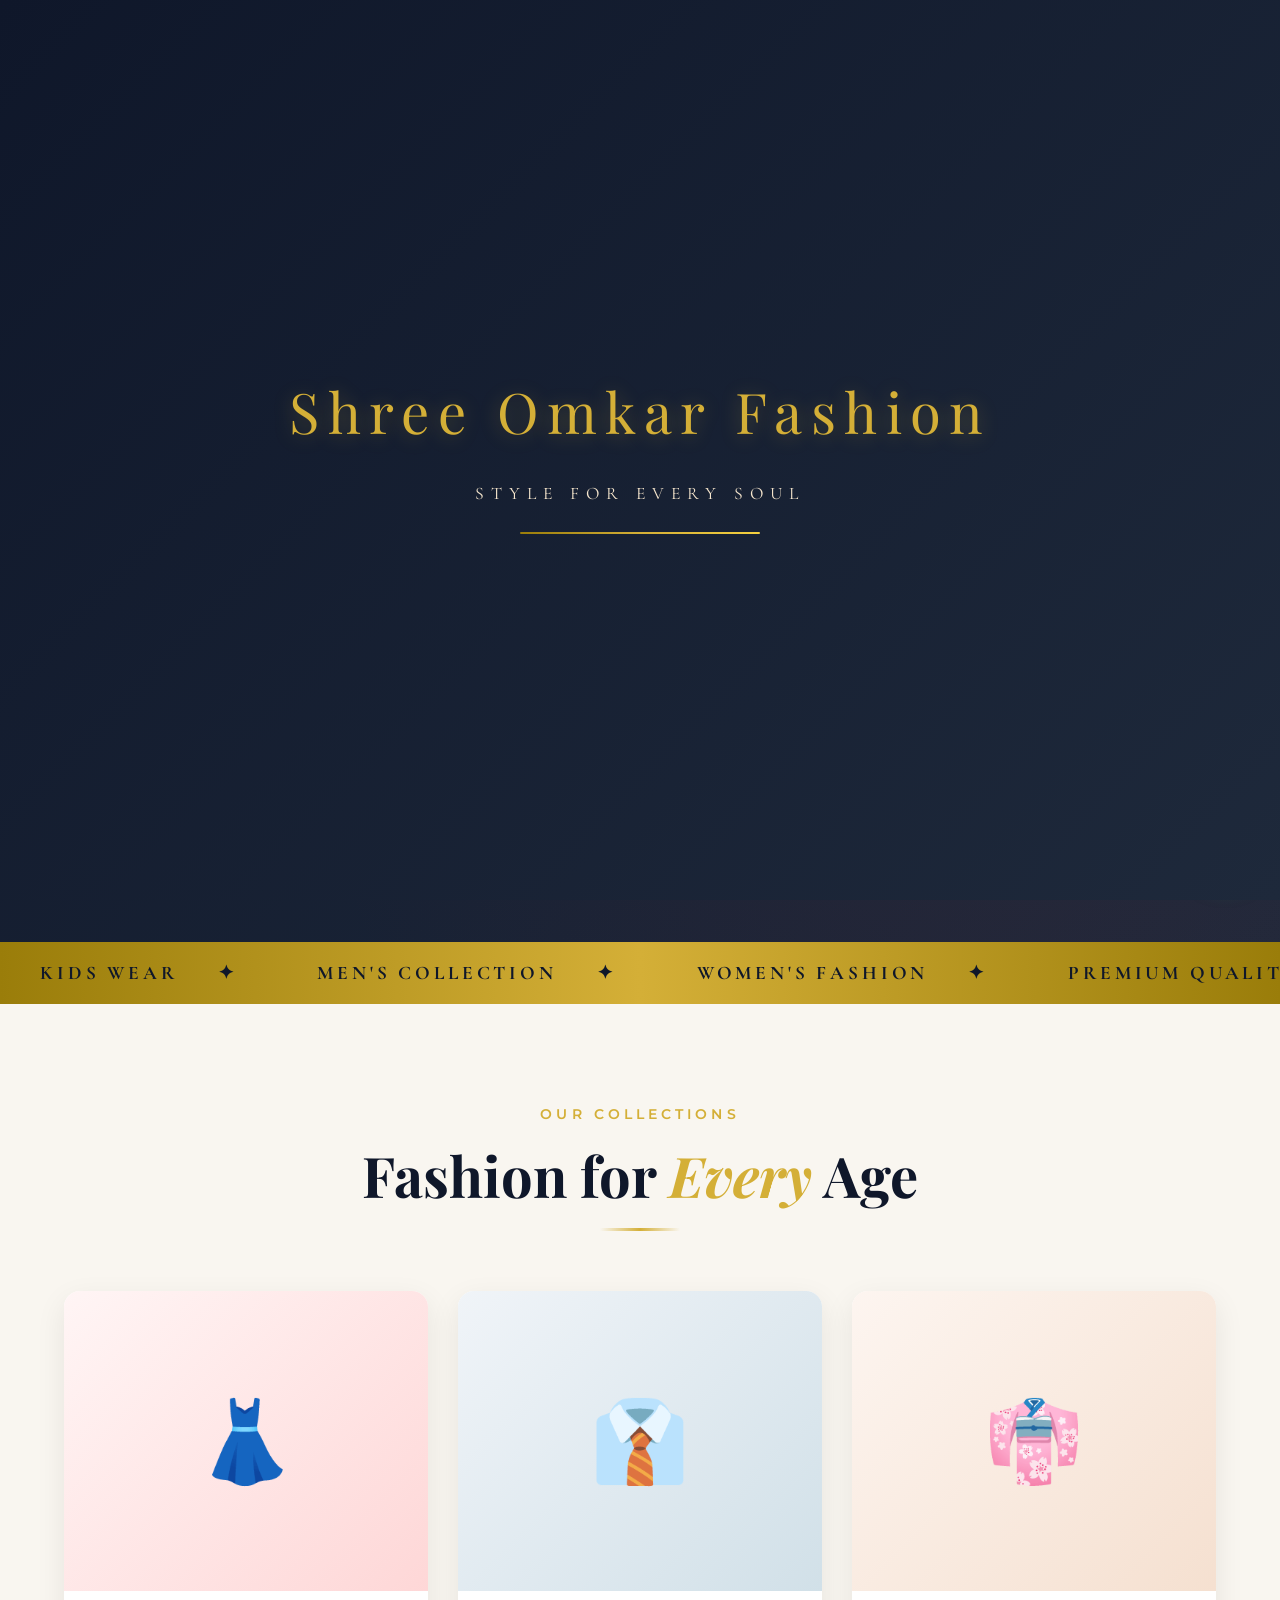
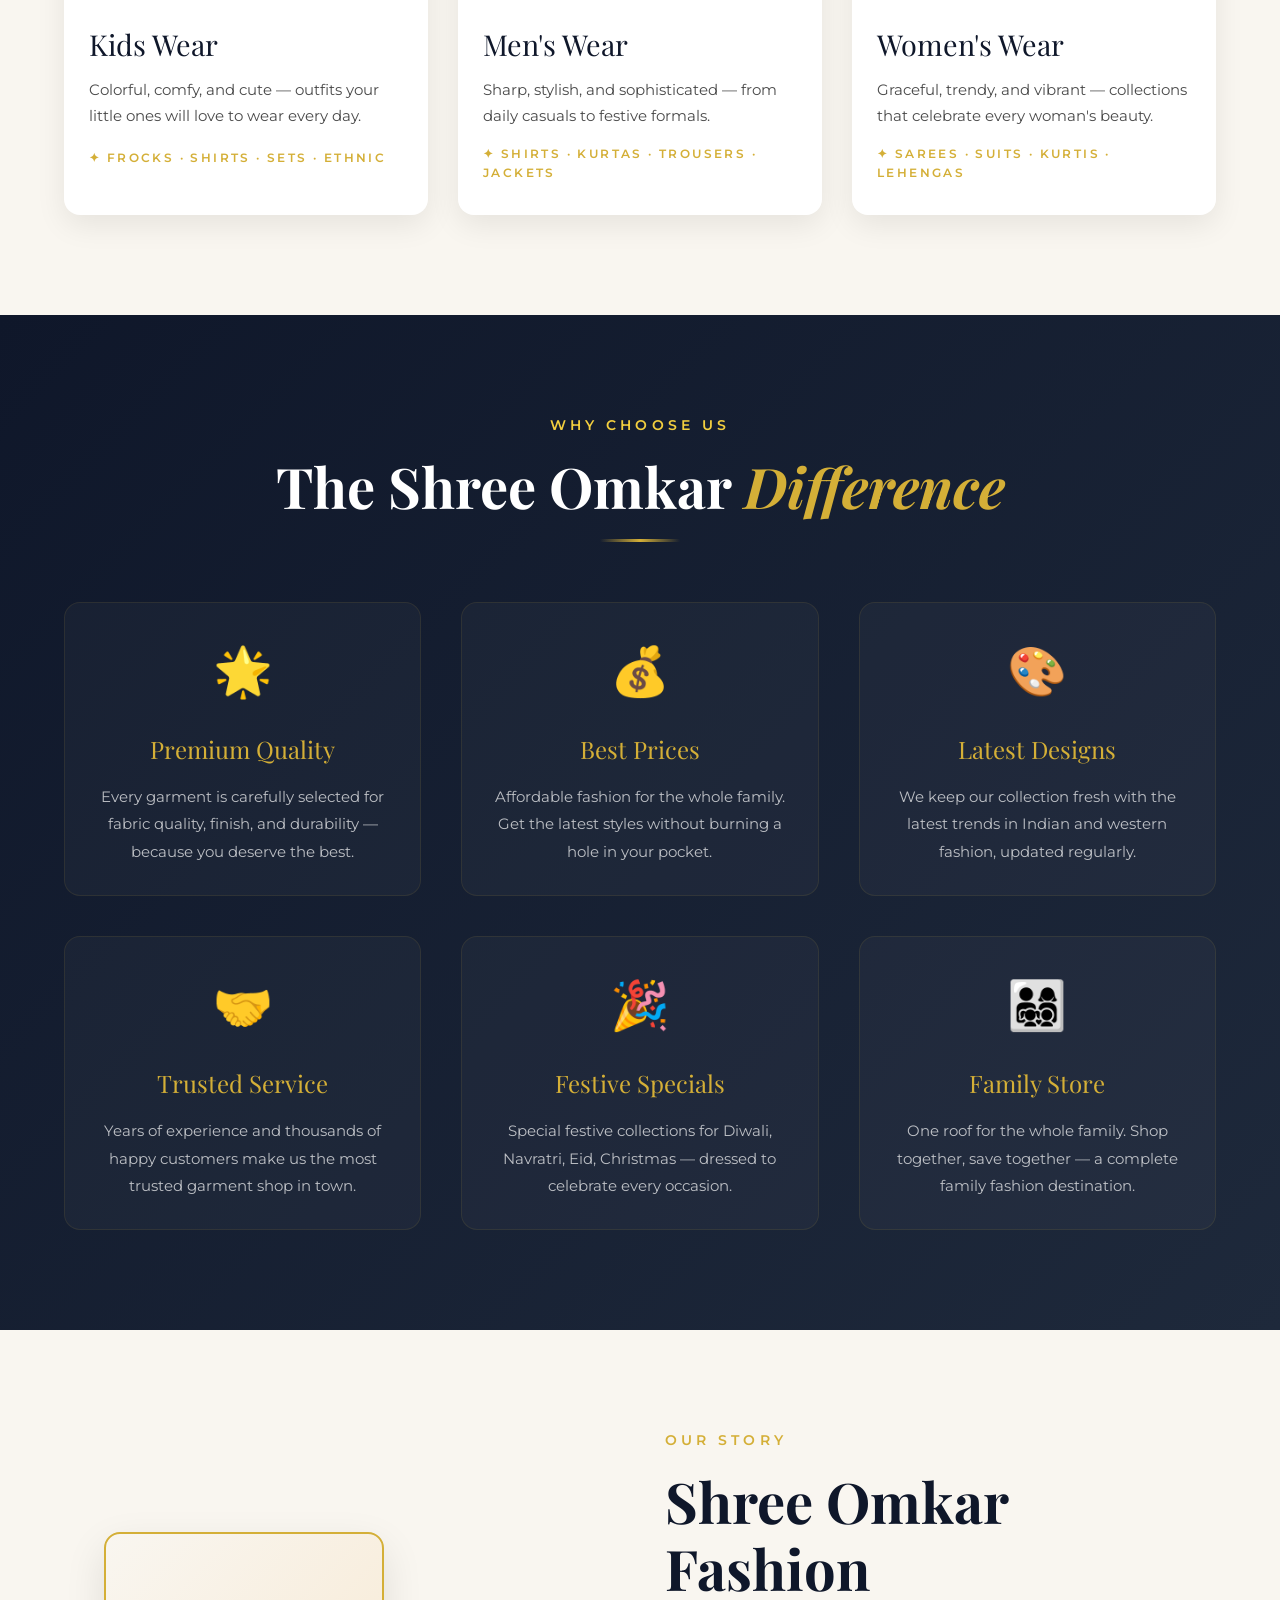
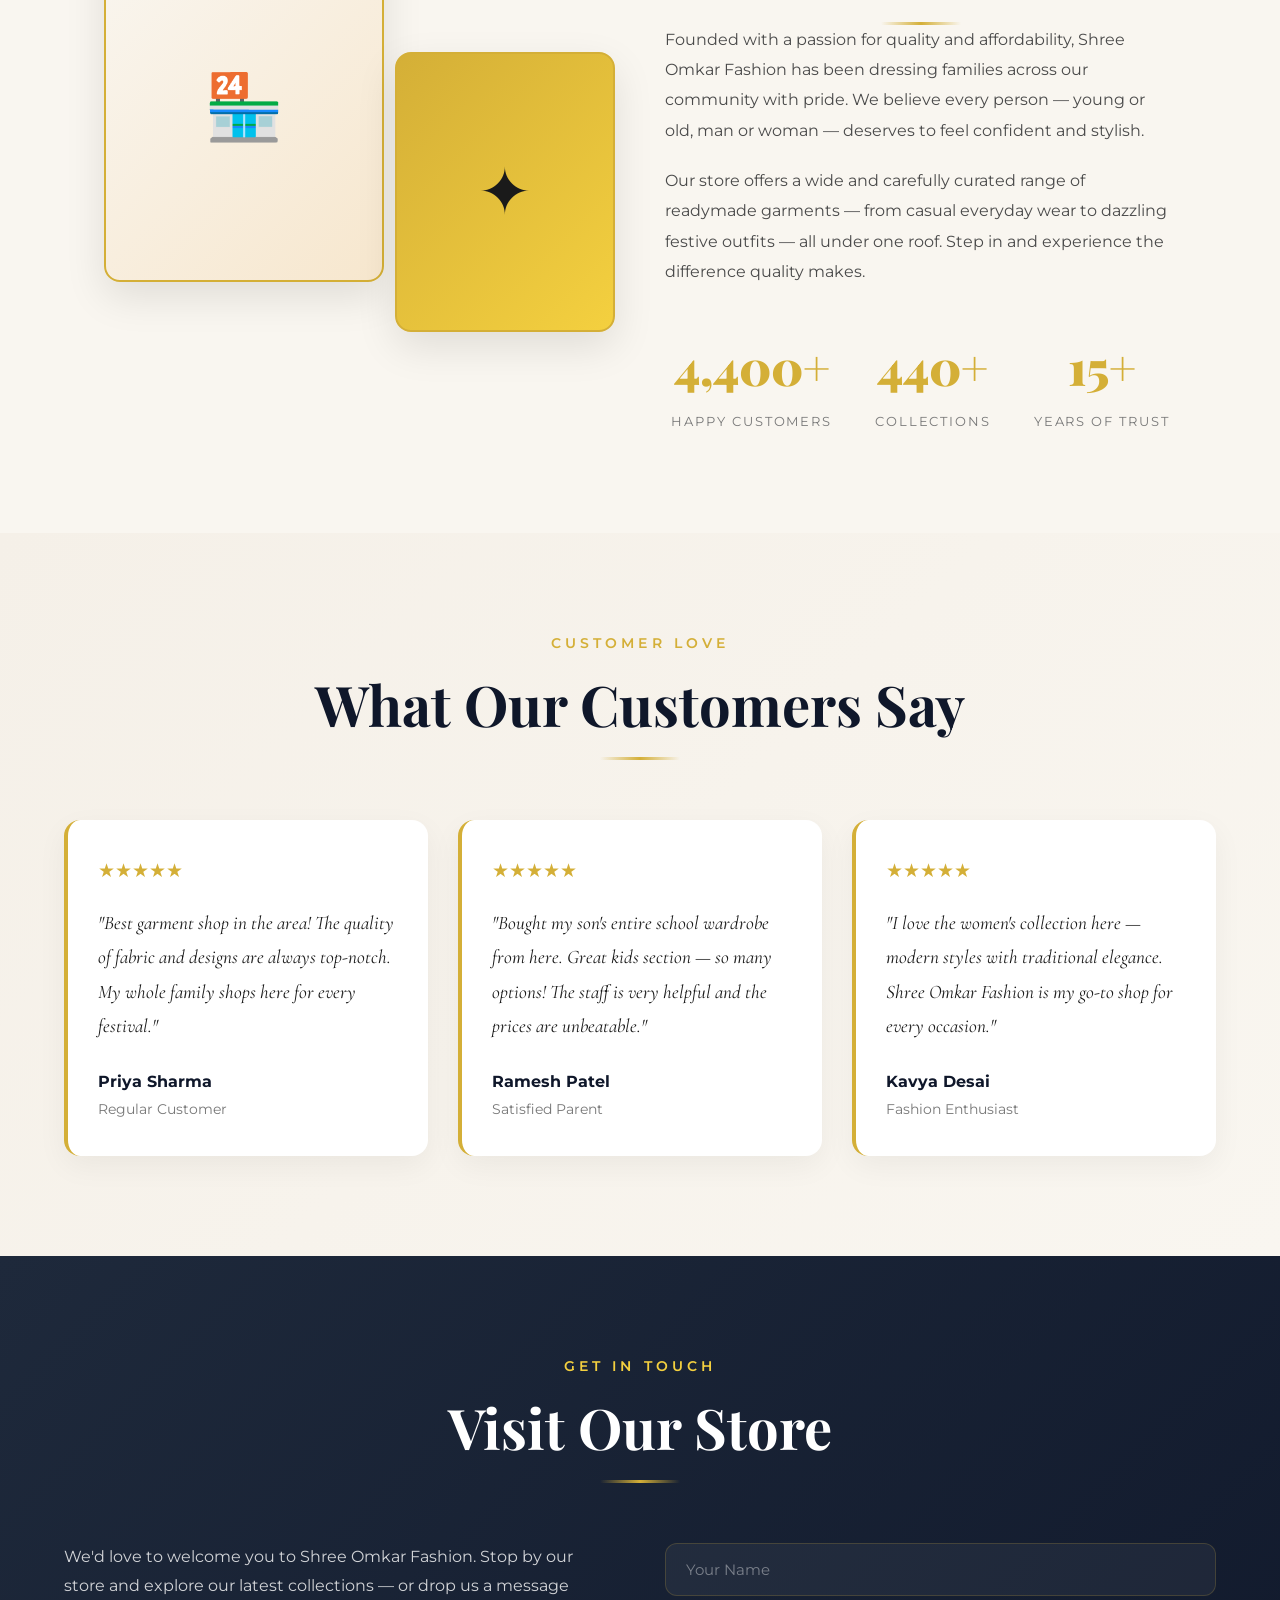
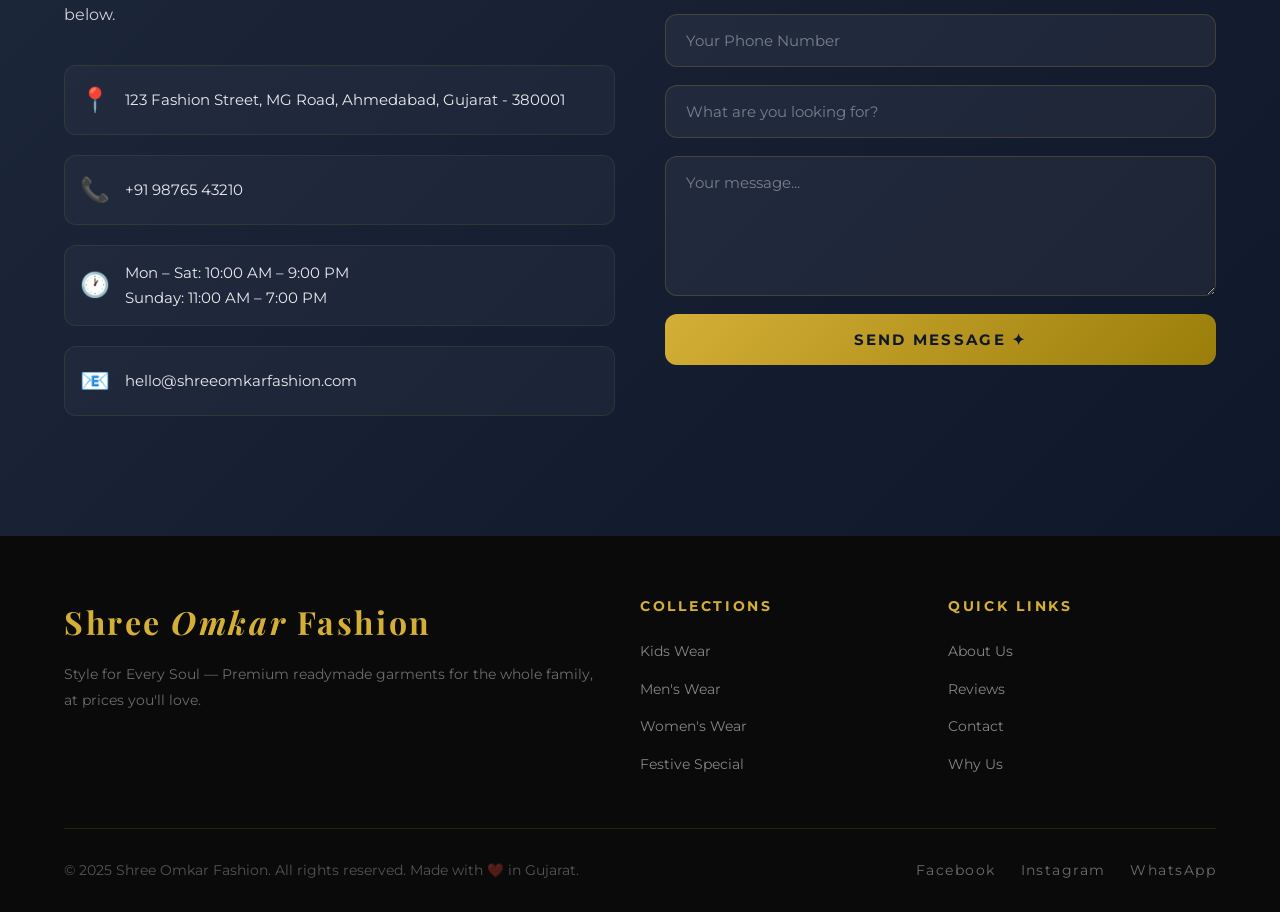
==== index.html @ 7f4b71c7 "update design and mobile friendly" ====
<!DOCTYPE html>
<html lang="en">

<head>
    <meta charset="UTF-8">
    <meta name="viewport" content="width=device-width, initial-scale=1.0, maximum-scale=1.0, user-scalable=yes">
    <title>Shree Omkar Fashion – Style for Every Soul</title>
    <link rel="preconnect" href="https://fonts.googleapis.com">
    <link rel="preconnect" href="https://fonts.gstatic.com" crossorigin>
    <link
        href="https://fonts.googleapis.com/css2?family=Cormorant+Garamond:wght@300;400;500;600;700&family=Montserrat:wght@300;400;500;600;700&family=Playfair+Display:ital,wght@0,400;0,700;0,900;1,400&display=swap"
        rel="stylesheet">
    <style>
        /* ── PREMIUM COLOR PALETTE ── */
        :root {
            /* Primary: Deep Indigo & Rich Gold */
            --primary-dark: #0F172A;
            /* Deep slate - sophisticated base */
            --primary-navy: #1E293B;
            /* Navy blue - secondary dark */
            --gold-primary: #D4AF37;
            /* Luxurious metallic gold */
            --gold-light: #F4D03F;
            /* Bright gold accent */
            --gold-dark: #9A7D0A;
            /* Aged gold */

            /* Neutrals */
            --cream-warm: #F9F6F0;
            /* Warm cream background */
            --cream-soft: #F5F0E8;
            /* Soft cream */
            --gray-elegant: #2C3E50;
            /* Elegant gray-blue */
            --white-pure: #FFFFFF;
            --black-rich: #0A0A0A;

            /* Accent Colors */
            --burgundy: #8B2635;
            /* Rich burgundy - sophistication */
            --champagne: #F7E7CE;
            /* Champagne accent */
            --emerald: #0F4C3A;
            /* Deep emerald for contrast */

            /* Text Colors */
            --text-dark: #1A1A1A;
            --text-gray: #4A4A4A;
            --text-light: #787878;

            /* Animation */
            --ease-premium: cubic-bezier(0.4, 0, 0.2, 1);
            --ease-bounce: cubic-bezier(0.34, 1.56, 0.64, 1);
        }

        *,
        *::before,
        *::after {
            margin: 0;
            padding: 0;
            box-sizing: border-box;
        }

        html {
            scroll-behavior: smooth;
            font-size: 16px;
        }

        @media (max-width: 768px) {
            html {
                font-size: 14px;
            }
        }

        body {
            background: var(--cream-warm);
            color: var(--text-dark);
            font-family: 'Montserrat', sans-serif;
            overflow-x: hidden;
            line-height: 1.6;
        }

        /* ── ACCESSIBILITY ── */
        @media (prefers-reduced-motion: reduce) {

            *,
            *::before,
            *::after {
                animation-duration: 0.01ms !important;
                animation-iteration-count: 1 !important;
                transition-duration: 0.01ms !important;
            }
        }

        :focus-visible {
            outline: 3px solid var(--gold-primary);
            outline-offset: 4px;
            border-radius: 8px;
        }

        /* ── MOBILE-FIRST CONTAINER ── */
        .container {
            width: 100%;
            max-width: 1440px;
            margin: 0 auto;
            padding: 0 clamp(1rem, 5vw, 4rem);
        }

        /* ── PREMIUM CURSOR (Desktop Only) ── */
        @media (min-width: 1024px) {
            .cursor {
                position: fixed;
                width: 8px;
                height: 8px;
                background: var(--gold-primary);
                border-radius: 50%;
                pointer-events: none;
                z-index: 9999;
                transform: translate(-50%, -50%);
                transition: width 0.2s, height 0.2s;
                mix-blend-mode: difference;
            }

            .cursor-ring {
                position: fixed;
                width: 40px;
                height: 40px;
                border: 1.5px solid var(--gold-primary);
                border-radius: 50%;
                pointer-events: none;
                z-index: 9998;
                transform: translate(-50%, -50%);
                transition: all 0.3s var(--ease-premium);
            }
        }

        /* ── LOADER ── */
        #loader {
            position: fixed;
            inset: 0;
            background: linear-gradient(135deg, var(--primary-dark) 0%, var(--primary-navy) 100%);
            z-index: 10000;
            display: flex;
            flex-direction: column;
            align-items: center;
            justify-content: center;
            gap: 24px;
        }

        .loader-logo {
            font-family: 'Playfair Display', serif;
            font-size: clamp(2rem, 8vw, 3.5rem);
            color: var(--gold-primary);
            letter-spacing: 0.15em;
            opacity: 0;
            animation: fadeUp 0.8s 0.3s forwards;
            text-shadow: 0 2px 20px rgba(212, 175, 55, 0.3);
        }

        .loader-sub {
            font-family: 'Cormorant Garamond', serif;
            color: var(--champagne);
            font-size: clamp(0.9rem, 3vw, 1.1rem);
            letter-spacing: 0.4em;
            text-transform: uppercase;
            opacity: 0;
            animation: fadeUp 0.8s 0.7s forwards;
        }

        .loader-bar {
            width: min(240px, 60vw);
            height: 2px;
            background: rgba(255, 255, 255, 0.1);
            border-radius: 2px;
            overflow: hidden;
            opacity: 0;
            animation: fadeUp 0.6s 1s forwards;
        }

        .loader-fill {
            height: 100%;
            background: linear-gradient(90deg, var(--gold-dark), var(--gold-primary), var(--gold-light));
            width: 0;
            animation: fill 2s 1.2s var(--ease-premium) forwards;
        }

        @keyframes fill {
            to {
                width: 100%;
            }
        }

        @keyframes fadeUp {
            from {
                opacity: 0;
                transform: translateY(30px);
            }

            to {
                opacity: 1;
                transform: translateY(0);
            }
        }

        /* ── TOP BANNER ── */
        .top-banner {
            background: linear-gradient(90deg, var(--burgundy) 0%, #A0522D 50%, var(--burgundy) 100%);
            color: var(--white-pure);
            text-align: center;
            padding: 10px;
            font-size: clamp(0.7rem, 3vw, 0.85rem);
            letter-spacing: 0.15em;
            text-transform: uppercase;
            font-weight: 500;
            position: relative;
            z-index: 100;
        }

        /* ── MOBILE-FIRST NAVIGATION ── */
        nav {
            position: fixed;
            top: 0;
            width: 100%;
            z-index: 1000;
            background: rgba(255, 255, 255, 0.95);
            backdrop-filter: blur(20px);
            border-bottom: 1px solid rgba(212, 175, 55, 0.15);
            transform: translateY(-100%);
            transition: transform 0.6s var(--ease-premium);
            padding: 12px 0;
        }

        nav.visible {
            transform: translateY(0);
        }

        .nav-container {
            display: flex;
            align-items: center;
            justify-content: space-between;
            padding: 0 5%;
        }

        .nav-logo {
            font-family: 'Playfair Display', serif;
            font-size: clamp(1.2rem, 4vw, 1.8rem);
            color: var(--primary-dark);
            letter-spacing: 0.08em;
            font-weight: 700;
        }

        .nav-logo span {
            color: var(--gold-primary);
            font-style: italic;
        }

        /* Mobile Menu Button */
        .mobile-menu-btn {
            display: block;
            width: 30px;
            height: 24px;
            position: relative;
            cursor: pointer;
            z-index: 1001;
        }

        .mobile-menu-btn span {
            display: block;
            width: 100%;
            height: 2px;
            background: var(--primary-dark);
            position: absolute;
            transition: all 0.3s var(--ease-premium);
        }

        .mobile-menu-btn span:nth-child(1) {
            top: 0;
        }

        .mobile-menu-btn span:nth-child(2) {
            top: 50%;
            transform: translateY(-50%);
        }

        .mobile-menu-btn span:nth-child(3) {
            bottom: 0;
        }

        .mobile-menu-btn.active span:nth-child(1) {
            transform: rotate(45deg) translate(6px, 6px);
        }

        .mobile-menu-btn.active span:nth-child(2) {
            opacity: 0;
        }

        .mobile-menu-btn.active span:nth-child(3) {
            transform: rotate(-45deg) translate(6px, -6px);
        }

        .nav-links {
            position: fixed;
            top: 0;
            right: -100%;
            width: min(300px, 80%);
            height: 100vh;
            background: var(--white-pure);
            padding: 80px 30px 30px;
            list-style: none;
            transition: right 0.4s var(--ease-premium);
            box-shadow: -5px 0 30px rgba(0, 0, 0, 0.1);
            z-index: 999;
        }

        .nav-links.active {
            right: 0;
        }

        .nav-links li {
            margin-bottom: 30px;
        }

        .nav-links a {
            font-size: 1rem;
            letter-spacing: 0.1em;
            text-transform: uppercase;
            color: var(--text-dark);
            text-decoration: none;
            font-weight: 500;
            transition: color 0.3s;
            display: block;
            padding: 8px 0;
        }

        .nav-links a:hover {
            color: var(--gold-primary);
        }

        .nav-overlay {
            position: fixed;
            inset: 0;
            background: rgba(0, 0, 0, 0.5);
            z-index: 998;
            opacity: 0;
            visibility: hidden;
            transition: all 0.3s;
        }

        .nav-overlay.active {
            opacity: 1;
            visibility: visible;
        }

        .nav-cta {
            display: none;
        }

        @media (min-width: 1024px) {
            .mobile-menu-btn {
                display: none;
            }

            .nav-overlay {
                display: none;
            }

            .nav-links {
                position: static;
                width: auto;
                height: auto;
                background: transparent;
                padding: 0;
                display: flex;
                gap: 40px;
                box-shadow: none;
                transition: none;
            }

            .nav-links li {
                margin-bottom: 0;
            }

            .nav-cta {
                display: block;
                background: var(--gold-primary);
                color: var(--primary-dark);
                padding: 12px 28px;
                border: none;
                font-family: 'Montserrat', sans-serif;
                font-size: 0.85rem;
                letter-spacing: 0.12em;
                text-transform: uppercase;
                font-weight: 600;
                cursor: pointer;
                transition: all 0.3s var(--ease-premium);
                border-radius: 4px;
            }

            .nav-cta:hover {
                background: var(--primary-dark);
                color: var(--gold-primary);
                transform: translateY(-2px);
                box-shadow: 0 10px 30px rgba(212, 175, 55, 0.2);
            }
        }

        /* ── HERO SECTION ── */
        #hero {
            min-height: 100vh;
            display: flex;
            align-items: center;
            background: linear-gradient(135deg, var(--primary-dark) 0%, var(--primary-navy) 100%);
            position: relative;
            overflow: hidden;
            padding: 80px 0;
        }

        .hero-bg {
            position: absolute;
            inset: 0;
            background:
                radial-gradient(circle at 20% 30%, rgba(212, 175, 55, 0.08) 0%, transparent 50%),
                radial-gradient(circle at 80% 70%, rgba(139, 38, 53, 0.1) 0%, transparent 60%);
        }

        .hero-content {
            position: relative;
            z-index: 2;
            text-align: center;
            max-width: 900px;
            margin: 0 auto;
            padding: 0 20px;
        }

        .hero-badge {
            display: inline-block;
            border: 1.5px solid var(--gold-primary);
            color: var(--gold-primary);
            font-size: clamp(0.7rem, 3vw, 0.85rem);
            letter-spacing: 0.3em;
            text-transform: uppercase;
            padding: 10px 25px;
            margin-bottom: 30px;
            backdrop-filter: blur(10px);
            background: rgba(15, 23, 42, 0.3);
            border-radius: 50px;
        }

        .hero-title {
            font-family: 'Playfair Display', serif;
            font-size: clamp(2.5rem, 10vw, 6rem);
            line-height: 1.1;
            color: var(--white-pure);
            font-weight: 900;
            margin-bottom: 20px;
        }

        .hero-title .gold {
            color: var(--gold-primary);
            font-style: italic;
        }

        .hero-title .outline {
            -webkit-text-stroke: 1.5px var(--gold-light);
            color: transparent;
        }

        @media (max-width: 768px) {
            .hero-title .outline {
                -webkit-text-stroke: 1px var(--gold-light);
            }
        }

        .hero-tagline {
            font-family: 'Cormorant Garamond', serif;
            font-size: clamp(1.1rem, 4vw, 1.8rem);
            color: var(--champagne);
            margin-bottom: 20px;
            letter-spacing: 0.05em;
            font-weight: 400;
        }

        .hero-desc {
            color: rgba(255, 255, 255, 0.7);
            font-size: clamp(0.9rem, 3.5vw, 1.1rem);
            max-width: 600px;
            margin: 0 auto 40px;
            line-height: 1.8;
        }

        .hero-btns {
            display: flex;
            gap: 16px;
            justify-content: center;
            flex-wrap: wrap;
        }

        .btn-primary {
            background: linear-gradient(135deg, var(--gold-primary), var(--gold-dark));
            color: var(--primary-dark);
            padding: clamp(12px, 3vw, 16px) clamp(24px, 5vw, 40px);
            font-size: clamp(0.8rem, 3vw, 0.95rem);
            letter-spacing: 0.15em;
            text-transform: uppercase;
            border: none;
            cursor: pointer;
            font-weight: 600;
            transition: all 0.3s var(--ease-premium);
            text-decoration: none;
            display: inline-block;
            border-radius: 6px;
        }

        .btn-primary:hover {
            transform: translateY(-3px);
            box-shadow: 0 15px 40px rgba(212, 175, 55, 0.3);
        }

        .btn-outline {
            background: transparent;
            border: 1.5px solid var(--gold-primary);
            color: var(--gold-primary);
            padding: clamp(12px, 3vw, 16px) clamp(24px, 5vw, 40px);
            font-size: clamp(0.8rem, 3vw, 0.95rem);
            letter-spacing: 0.15em;
            text-transform: uppercase;
            cursor: pointer;
            font-weight: 500;
            transition: all 0.3s var(--ease-premium);
            text-decoration: none;
            display: inline-block;
            border-radius: 6px;
        }

        .btn-outline:hover {
            background: var(--gold-primary);
            color: var(--primary-dark);
        }

        /* ── FLOATING ELEMENTS ── */
        .floating-shape {
            position: absolute;
            border-radius: 50%;
            background: rgba(212, 175, 55, 0.03);
            border: 1px solid rgba(212, 175, 55, 0.1);
            animation: float 12s ease-in-out infinite;
            pointer-events: none;
        }

        .floating-shape:nth-child(1) {
            width: 400px;
            height: 400px;
            top: -100px;
            right: -100px;
        }

        .floating-shape:nth-child(2) {
            width: 250px;
            height: 250px;
            bottom: 10%;
            left: -50px;
            animation-delay: 3s;
        }

        .floating-shape:nth-child(3) {
            width: 150px;
            height: 150px;
            top: 30%;
            left: 15%;
            animation-delay: 6s;
        }

        @keyframes float {

            0%,
            100% {
                transform: translate(0, 0) rotate(0deg);
            }

            33% {
                transform: translate(30px, -30px) rotate(120deg);
            }

            66% {
                transform: translate(-20px, 20px) rotate(240deg);
            }
        }

        /* ── MARQUEE ── */
        .marquee-wrap {
            background: linear-gradient(90deg, var(--gold-dark), var(--gold-primary), var(--gold-dark));
            overflow: hidden;
            padding: 16px 0;
        }

        .marquee-track {
            display: flex;
            gap: 0;
            white-space: nowrap;
            animation: marquee 20s linear infinite;
        }

        .marquee-track:hover {
            animation-play-state: paused;
        }

        .marquee-track span {
            font-family: 'Cormorant Garamond', serif;
            font-size: clamp(1rem, 3vw, 1.2rem);
            letter-spacing: 0.2em;
            color: var(--primary-dark);
            padding: 0 40px;
            font-weight: 700;
            text-transform: uppercase;
        }

        .marquee-track span::after {
            content: '✦';
            margin-left: 40px;
            color: var(--primary-dark);
        }

        @keyframes marquee {
            from {
                transform: translateX(0);
            }

            to {
                transform: translateX(-50%);
            }
        }

        /* ── SECTION STYLES ── */
        section {
            padding: clamp(60px, 10vw, 100px) 5%;
        }

        .section-header {
            text-align: center;
            margin-bottom: 60px;
        }

        .section-tag {
            font-size: clamp(0.7rem, 2.5vw, 0.85rem);
            letter-spacing: 0.3em;
            text-transform: uppercase;
            color: var(--gold-primary);
            margin-bottom: 15px;
            font-weight: 600;
        }

        .section-title {
            font-family: 'Playfair Display', serif;
            font-size: clamp(2rem, 6vw, 3.5rem);
            color: var(--primary-dark);
            line-height: 1.2;
            margin-bottom: 20px;
        }

        .divider {
            width: 80px;
            height: 3px;
            background: linear-gradient(90deg, transparent, var(--gold-primary), transparent);
            margin: 0 auto;
        }

        /* ── CATEGORIES GRID ── */
        .cat-grid {
            display: grid;
            grid-template-columns: 1fr;
            gap: 30px;
            max-width: 1200px;
            margin: 0 auto;
        }

        @media (min-width: 768px) {
            .cat-grid {
                grid-template-columns: repeat(2, 1fr);
            }
        }

        @media (min-width: 1024px) {
            .cat-grid {
                grid-template-columns: repeat(3, 1fr);
            }
        }

        .cat-card {
            position: relative;
            overflow: hidden;
            cursor: pointer;
            background: var(--white-pure);
            border-radius: 16px;
            box-shadow: 0 10px 30px rgba(0, 0, 0, 0.08);
            transition: all 0.4s var(--ease-premium);
        }

        .cat-card:hover {
            transform: translateY(-10px);
            box-shadow: 0 20px 50px rgba(212, 175, 55, 0.15);
        }

        .cat-img-wrap {
            height: 300px;
            overflow: hidden;
            position: relative;
        }

        .cat-emoji {
            width: 100%;
            height: 100%;
            display: flex;
            align-items: center;
            justify-content: center;
            font-size: 5rem;
            transition: transform 0.6s var(--ease-premium);
        }

        .cat-card:hover .cat-emoji {
            transform: scale(1.1);
        }

        .cat-bg-kids {
            background: linear-gradient(135deg, #FFF5F5 0%, #FED7D7 100%);
        }

        .cat-bg-men {
            background: linear-gradient(135deg, #F0F4F8 0%, #D1E0E8 100%);
        }

        .cat-bg-women {
            background: linear-gradient(135deg, #FDF5F0 0%, #F5E0D0 100%);
        }

        .cat-overlay {
            position: absolute;
            inset: 0;
            background: rgba(15, 23, 42, 0.85);
            display: flex;
            align-items: center;
            justify-content: center;
            opacity: 0;
            transition: opacity 0.4s;
            backdrop-filter: blur(4px);
        }

        .cat-card:hover .cat-overlay {
            opacity: 1;
        }

        .cat-btn {
            border: 1.5px solid var(--gold-primary);
            color: var(--gold-primary);
            padding: 12px 30px;
            font-size: 0.85rem;
            letter-spacing: 0.2em;
            text-transform: uppercase;
            background: transparent;
            cursor: pointer;
            transition: all 0.3s;
            border-radius: 50px;
        }

        .cat-btn:hover {
            background: var(--gold-primary);
            color: var(--primary-dark);
        }

        .cat-info {
            padding: 30px 25px;
        }

        .cat-name {
            font-family: 'Playfair Display', serif;
            font-size: 1.8rem;
            color: var(--primary-dark);
            margin-bottom: 10px;
        }

        .cat-desc {
            font-size: 0.95rem;
            color: var(--text-gray);
            margin-bottom: 15px;
            line-height: 1.7;
        }

        .cat-count {
            display: inline-block;
            font-size: 0.75rem;
            letter-spacing: 0.2em;
            color: var(--gold-primary);
            text-transform: uppercase;
            font-weight: 600;
        }

        /* ── FEATURES GRID ── */
        #features {
            background: linear-gradient(135deg, var(--primary-dark) 0%, var(--primary-navy) 100%);
        }

        #features .section-title {
            color: var(--white-pure);
        }

        #features .section-tag {
            color: var(--gold-light);
        }

        .features-grid {
            display: grid;
            grid-template-columns: 1fr;
            gap: 40px;
            max-width: 1200px;
            margin: 0 auto;
        }

        @media (min-width: 768px) {
            .features-grid {
                grid-template-columns: repeat(2, 1fr);
            }
        }

        @media (min-width: 1024px) {
            .features-grid {
                grid-template-columns: repeat(3, 1fr);
            }
        }

        .feature-item {
            text-align: center;
            padding: 30px 20px;
            background: rgba(255, 255, 255, 0.03);
            border-radius: 16px;
            border: 1px solid rgba(212, 175, 55, 0.1);
            transition: all 0.3s;
        }

        .feature-item:hover {
            transform: translateY(-5px);
            border-color: var(--gold-primary);
            background: rgba(255, 255, 255, 0.05);
        }

        .feature-icon {
            font-size: 3rem;
            margin-bottom: 20px;
            display: block;
        }

        .feature-title {
            font-family: 'Playfair Display', serif;
            font-size: 1.5rem;
            color: var(--gold-primary);
            margin-bottom: 15px;
        }

        .feature-text {
            font-size: 0.95rem;
            color: rgba(255, 255, 255, 0.7);
            line-height: 1.8;
        }

        /* ── ABOUT SECTION ── */
        #about {
            display: flex;
            flex-direction: column;
            gap: 50px;
            max-width: 1200px;
            margin: 0 auto;
        }

        @media (min-width: 1024px) {
            #about {
                flex-direction: row;
                align-items: center;
            }
        }

        .about-visual {
            flex: 1;
            position: relative;
            min-height: 400px;
        }

        .about-card {
            position: absolute;
            background: var(--white-pure);
            border: 2px solid var(--gold-primary);
            display: flex;
            align-items: center;
            justify-content: center;
            font-size: 4rem;
            box-shadow: 0 15px 40px rgba(0, 0, 0, 0.1);
            transition: transform 0.4s var(--ease-premium);
            border-radius: 16px;
        }

        .about-card-1 {
            width: 280px;
            height: 350px;
            top: 0;
            left: 0;
            background: linear-gradient(135deg, var(--cream-warm), var(--champagne));
        }

        .about-card-2 {
            width: 220px;
            height: 280px;
            bottom: 0;
            right: 0;
            background: linear-gradient(135deg, var(--gold-primary), var(--gold-light));
        }

        @media (max-width: 768px) {
            .about-card-1 {
                width: 200px;
                height: 250px;
            }

            .about-card-2 {
                width: 160px;
                height: 200px;
            }
        }

        .about-content {
            flex: 1;
        }

        .about-stats {
            display: flex;
            gap: 30px;
            margin-top: 40px;
            flex-wrap: wrap;
            justify-content: space-around;
        }

        .stat {
            text-align: center;
        }

        .stat-num {
            font-family: 'Playfair Display', serif;
            font-size: clamp(2rem, 5vw, 3rem);
            color: var(--gold-primary);
            font-weight: 900;
        }

        .stat-label {
            font-size: 0.8rem;
            letter-spacing: 0.15em;
            text-transform: uppercase;
            color: var(--text-light);
            margin-top: 8px;
        }

        /* ── TESTIMONIALS ── */
        #testimonials {
            background: linear-gradient(135deg, var(--cream-soft), var(--cream-warm));
        }

        .testimonials-grid {
            display: grid;
            grid-template-columns: 1fr;
            gap: 30px;
            max-width: 1200px;
            margin: 0 auto;
        }

        @media (min-width: 768px) {
            .testimonials-grid {
                grid-template-columns: repeat(2, 1fr);
            }
        }

        @media (min-width: 1024px) {
            .testimonials-grid {
                grid-template-columns: repeat(3, 1fr);
            }
        }

        .t-card {
            background: var(--white-pure);
            padding: 35px 30px;
            border-radius: 16px;
            box-shadow: 0 10px 30px rgba(0, 0, 0, 0.05);
            transition: all 0.3s;
            border-left: 4px solid var(--gold-primary);
        }

        .t-card:hover {
            transform: translateY(-5px);
            box-shadow: 0 20px 50px rgba(212, 175, 55, 0.15);
        }

        .t-stars {
            color: var(--gold-primary);
            font-size: 1.2rem;
            margin-bottom: 20px;
        }

        .t-quote {
            font-family: 'Cormorant Garamond', serif;
            font-size: 1.2rem;
            line-height: 1.8;
            color: var(--text-dark);
            margin-bottom: 25px;
            font-style: italic;
        }

        .t-name {
            font-weight: 700;
            font-size: 1rem;
            color: var(--primary-dark);
        }

        .t-role {
            font-size: 0.85rem;
            color: var(--text-light);
            margin-top: 5px;
        }

        /* ── CONTACT SECTION ── */
        #contact {
            background: linear-gradient(135deg, var(--primary-navy) 0%, var(--primary-dark) 100%);
        }

        #contact .section-title {
            color: var(--white-pure);
        }

        #contact .section-tag {
            color: var(--gold-light);
        }

        .contact-grid {
            display: grid;
            grid-template-columns: 1fr;
            gap: 50px;
            max-width: 1200px;
            margin: 0 auto;
        }

        @media (min-width: 768px) {
            .contact-grid {
                grid-template-columns: 1fr 1fr;
            }
        }

        .contact-info p {
            color: rgba(255, 255, 255, 0.8);
            line-height: 1.8;
            font-size: 1rem;
            margin-bottom: 35px;
        }

        .info-row {
            display: flex;
            align-items: center;
            gap: 15px;
            margin-bottom: 20px;
            padding: 15px;
            background: rgba(255, 255, 255, 0.03);
            border-radius: 12px;
            border: 1px solid rgba(212, 175, 55, 0.1);
        }

        .info-icon {
            font-size: 1.5rem;
        }

        .info-text {
            color: rgba(255, 255, 255, 0.9);
            font-size: 0.95rem;
        }

        .contact-form {
            display: flex;
            flex-direction: column;
            gap: 18px;
        }

        .contact-form input,
        .contact-form textarea {
            background: rgba(255, 255, 255, 0.05);
            border: 1.5px solid rgba(212, 175, 55, 0.2);
            color: var(--white-pure);
            padding: 16px 20px;
            font-family: 'Montserrat', sans-serif;
            font-size: 0.95rem;
            border-radius: 12px;
            outline: none;
            transition: all 0.3s;
        }

        .contact-form input:focus,
        .contact-form textarea:focus {
            border-color: var(--gold-primary);
            background: rgba(255, 255, 255, 0.08);
        }

        .contact-form input::placeholder,
        .contact-form textarea::placeholder {
            color: rgba(255, 255, 255, 0.4);
        }

        .contact-form textarea {
            height: 140px;
            resize: vertical;
        }

        .form-btn {
            background: linear-gradient(135deg, var(--gold-primary), var(--gold-dark));
            color: var(--primary-dark);
            border: none;
            padding: 16px;
            font-family: 'Montserrat', sans-serif;
            font-size: 0.95rem;
            letter-spacing: 0.15em;
            text-transform: uppercase;
            font-weight: 700;
            cursor: pointer;
            border-radius: 12px;
            transition: all 0.3s var(--ease-premium);
        }

        .form-btn:hover {
            transform: translateY(-3px);
            box-shadow: 0 15px 40px rgba(212, 175, 55, 0.3);
        }

        /* ── FOOTER ── */
        footer {
            background: var(--black-rich);
            padding: 60px 5% 30px;
        }

        .footer-top {
            display: grid;
            grid-template-columns: 1fr;
            gap: 40px;
            max-width: 1200px;
            margin: 0 auto 40px;
        }

        @media (min-width: 768px) {
            .footer-top {
                grid-template-columns: 2fr 1fr 1fr;
            }
        }

        .footer-brand .nav-logo {
            font-size: 2rem;
            color: var(--gold-primary);
            margin-bottom: 15px;
        }

        .footer-brand p {
            color: rgba(255, 255, 255, 0.4);
            font-size: 0.9rem;
            line-height: 1.8;
        }

        .footer-links h4 {
            color: var(--gold-primary);
            font-size: 0.85rem;
            letter-spacing: 0.2em;
            text-transform: uppercase;
            margin-bottom: 20px;
        }

        .footer-links ul {
            list-style: none;
        }

        .footer-links li {
            margin-bottom: 12px;
        }

        .footer-links a {
            color: rgba(255, 255, 255, 0.5);
            text-decoration: none;
            font-size: 0.9rem;
            transition: color 0.3s;
        }

        .footer-links a:hover {
            color: var(--gold-primary);
        }

        .footer-bottom {
            border-top: 1px solid rgba(212, 175, 55, 0.15);
            padding-top: 30px;
            display: flex;
            flex-direction: column;
            align-items: center;
            gap: 20px;
            max-width: 1200px;
            margin: 0 auto;
        }

        @media (min-width: 768px) {
            .footer-bottom {
                flex-direction: row;
                justify-content: space-between;
            }
        }

        .footer-bottom p {
            font-size: 0.85rem;
            color: rgba(255, 255, 255, 0.3);
        }

        .social-links {
            display: flex;
            gap: 25px;
        }

        .social-links a {
            color: rgba(255, 255, 255, 0.4);
            text-decoration: none;
            font-size: 0.9rem;
            letter-spacing: 0.1em;
            transition: color 0.3s;
        }

        .social-links a:hover {
            color: var(--gold-primary);
        }

        /* ── WHATSAPP FLOAT ── */
        .whatsapp-float {
            position: fixed;
            bottom: 25px;
            right: 25px;
            z-index: 500;
            background: #25D366;
            color: white;
            width: 60px;
            height: 60px;
            border-radius: 50%;
            display: flex;
            align-items: center;
            justify-content: center;
            font-size: 1.8rem;
            box-shadow: 0 8px 25px rgba(37, 211, 102, 0.4);
            animation: pulse 2s infinite;
            text-decoration: none;
            transition: transform 0.3s;
        }

        .whatsapp-float:hover {
            transform: scale(1.1);
        }

        @keyframes pulse {

            0%,
            100% {
                box-shadow: 0 8px 25px rgba(37, 211, 102, 0.4);
            }

            50% {
                box-shadow: 0 8px 40px rgba(37, 211, 102, 0.7);
            }
        }

        /* ── SCROLL REVEAL ── */
        .reveal {
            opacity: 0;
            transform: translateY(30px);
            transition: opacity 0.8s var(--ease-premium), transform 0.8s var(--ease-premium);
        }

        .reveal.visible {
            opacity: 1;
            transform: translateY(0);
        }

        /* ── BACK TO TOP BUTTON ── */
        .back-to-top {
            position: fixed;
            bottom: 100px;
            right: 25px;
            z-index: 400;
            background: var(--gold-primary);
            color: var(--primary-dark);
            width: 50px;
            height: 50px;
            border-radius: 50%;
            display: flex;
            align-items: center;
            justify-content: center;
            font-size: 1.5rem;
            cursor: pointer;
            opacity: 0;
            visibility: hidden;
            transition: all 0.3s;
            box-shadow: 0 5px 20px rgba(212, 175, 55, 0.3);
        }

        .back-to-top.visible {
            opacity: 1;
            visibility: visible;
        }

        .back-to-top:hover {
            transform: translateY(-5px);
            background: var(--gold-light);
        }
    </style>
</head>

<body>

    <!-- LOADER -->
    <div id="loader">
        <div class="loader-logo">Shree Omkar Fashion</div>
        <div class="loader-sub">Style for Every Soul</div>
        <div class="loader-bar">
            <div class="loader-fill"></div>
        </div>
    </div>

    <!-- CUSTOM CURSOR -->
    <div class="cursor" id="cursor"></div>
    <div class="cursor-ring" id="cursorRing"></div>

    <!-- TOP BANNER -->
    <div class="top-banner">✦ Grand Collection 2025 — Kids · Men · Women ✦ Visit Us Today ✦</div>

    <!-- MOBILE NAVIGATION OVERLAY -->
    <div class="nav-overlay" id="navOverlay"></div>

    <!-- NAVIGATION -->
    <nav id="navbar">
        <div class="nav-container">
            <div class="nav-logo">Shree <span>Omkar</span> Fashion</div>

            <!-- Mobile Menu Button -->
            <div class="mobile-menu-btn" id="mobileMenuBtn">
                <span></span>
                <span></span>
                <span></span>
            </div>

            <ul class="nav-links" id="navLinks">
                <li><a href="#categories">Collections</a></li>
                <li><a href="#features">Why Us</a></li>
                <li><a href="#about">About</a></li>
                <li><a href="#testimonials">Reviews</a></li>
                <li><a href="#contact">Contact</a></li>
            </ul>

            <button class="nav-cta"
                onclick="document.getElementById('contact').scrollIntoView({behavior:'smooth'})">Visit Store</button>
        </div>
    </nav>

    <!-- HERO SECTION -->
    <section id="hero">
        <div class="hero-bg"></div>
        <div class="floating-shape"></div>
        <div class="floating-shape"></div>
        <div class="floating-shape"></div>

        <div class="hero-content">
            <div class="hero-badge">✦ Premium Readymade Garments ✦</div>
            <h1 class="hero-title">
                Where Every<br>
                <span class="gold">Thread</span> Tells<br>
                <span class="outline">Your Story</span>
            </h1>
            <p class="hero-tagline">"Style for Every Soul, Fashion for Every Family"</p>
            <p class="hero-desc">Discover our handpicked collection of premium readymade garments — crafted with love
                for kids, men & women. Quality you can feel, style you'll love.</p>
            <div class="hero-btns">
                <a href="#categories" class="btn-primary">Explore Collections</a>
                <a href="#contact" class="btn-outline">Find Our Store</a>
            </div>
        </div>
    </section>

    <!-- MARQUEE -->
    <div class="marquee-wrap">
        <div class="marquee-track">
            <span>Kids Wear</span><span>Men's Collection</span><span>Women's Fashion</span>
            <span>Premium Quality</span><span>Latest Designs</span><span>Festive Special</span>
            <span>Shree Omkar Fashion</span><span>Party Wear</span><span>Casual Wear</span>
            <span>Kids Wear</span><span>Men's Collection</span><span>Women's Fashion</span>
            <span>Premium Quality</span><span>Latest Designs</span><span>Festive Special</span>
        </div>
    </div>

    <!-- CATEGORIES -->
    <section id="categories">
        <div class="section-header">
            <div class="section-tag reveal">Our Collections</div>
            <h2 class="section-title reveal">Fashion for <em style="color: var(--gold-primary);">Every</em> Age</h2>
            <div class="divider reveal"></div>
        </div>

        <div class="cat-grid">
            <div class="cat-card reveal">
                <div class="cat-img-wrap">
                    <div class="cat-emoji cat-bg-kids">👗</div>
                </div>
                <div class="cat-overlay">
                    <button class="cat-btn">Explore</button>
                </div>
                <div class="cat-info">
                    <div class="cat-name">Kids Wear</div>
                    <div class="cat-desc">Colorful, comfy, and cute — outfits your little ones will love to wear every
                        day.</div>
                    <div class="cat-count">✦ Frocks · Shirts · Sets · Ethnic</div>
                </div>
            </div>

            <div class="cat-card reveal">
                <div class="cat-img-wrap">
                    <div class="cat-emoji cat-bg-men">👔</div>
                </div>
                <div class="cat-overlay">
                    <button class="cat-btn">Explore</button>
                </div>
                <div class="cat-info">
                    <div class="cat-name">Men's Wear</div>
                    <div class="cat-desc">Sharp, stylish, and sophisticated — from daily casuals to festive formals.
                    </div>
                    <div class="cat-count">✦ Shirts · Kurtas · Trousers · Jackets</div>
                </div>
            </div>

            <div class="cat-card reveal">
                <div class="cat-img-wrap">
                    <div class="cat-emoji cat-bg-women">👘</div>
                </div>
                <div class="cat-overlay">
                    <button class="cat-btn">Explore</button>
                </div>
                <div class="cat-info">
                    <div class="cat-name">Women's Wear</div>
                    <div class="cat-desc">Graceful, trendy, and vibrant — collections that celebrate every woman's
                        beauty.</div>
                    <div class="cat-count">✦ Sarees · Suits · Kurtis · Lehengas</div>
                </div>
            </div>
        </div>
    </section>

    <!-- FEATURES -->
    <section id="features">
        <div class="section-header">
            <div class="section-tag reveal">Why Choose Us</div>
            <h2 class="section-title reveal">The Shree Omkar <em style="color: var(--gold-primary);">Difference</em>
            </h2>
            <div class="divider reveal"></div>
        </div>

        <div class="features-grid">
            <div class="feature-item reveal">
                <span class="feature-icon">🌟</span>
                <div class="feature-title">Premium Quality</div>
                <p class="feature-text">Every garment is carefully selected for fabric quality, finish, and durability —
                    because you deserve the best.</p>
            </div>
            <div class="feature-item reveal">
                <span class="feature-icon">💰</span>
                <div class="feature-title">Best Prices</div>
                <p class="feature-text">Affordable fashion for the whole family. Get the latest styles without burning a
                    hole in your pocket.</p>
            </div>
            <div class="feature-item reveal">
                <span class="feature-icon">🎨</span>
                <div class="feature-title">Latest Designs</div>
                <p class="feature-text">We keep our collection fresh with the latest trends in Indian and western
                    fashion, updated regularly.</p>
            </div>
            <div class="feature-item reveal">
                <span class="feature-icon">🤝</span>
                <div class="feature-title">Trusted Service</div>
                <p class="feature-text">Years of experience and thousands of happy customers make us the most trusted
                    garment shop in town.</p>
            </div>
            <div class="feature-item reveal">
                <span class="feature-icon">🎉</span>
                <div class="feature-title">Festive Specials</div>
                <p class="feature-text">Special festive collections for Diwali, Navratri, Eid, Christmas — dressed to
                    celebrate every occasion.</p>
            </div>
            <div class="feature-item reveal">
                <span class="feature-icon">👨‍👩‍👧‍👦</span>
                <div class="feature-title">Family Store</div>
                <p class="feature-text">One roof for the whole family. Shop together, save together — a complete family
                    fashion destination.</p>
            </div>
        </div>
    </section>

    <!-- ABOUT -->
    <section id="about">
        <div class="about-visual reveal">
            <div class="about-card about-card-1">🏪</div>
            <div class="about-card about-card-2">✦</div>
        </div>

        <div class="about-content">
            <div class="section-tag reveal">Our Story</div>
            <h2 class="section-title reveal">Shree Omkar Fashion</h2>
            <div class="divider reveal"></div>
            <p class="reveal" style="color: var(--text-gray); line-height: 1.9; margin-bottom: 20px;">Founded with a
                passion for quality and affordability, Shree Omkar Fashion has been dressing families across our
                community with pride. We believe every person — young or old, man or woman — deserves to feel confident
                and stylish.</p>
            <p class="reveal" style="color: var(--text-gray); line-height: 1.9;">Our store offers a wide and carefully
                curated range of readymade garments — from casual everyday wear to dazzling festive outfits — all under
                one roof. Step in and experience the difference quality makes.</p>

            <div class="about-stats reveal">
                <div class="stat">
                    <div class="stat-num" id="count1">0</div>
                    <div class="stat-label">Happy Customers</div>
                </div>
                <div class="stat">
                    <div class="stat-num" id="count2">0</div>
                    <div class="stat-label">Collections</div>
                </div>
                <div class="stat">
                    <div class="stat-num" id="count3">0</div>
                    <div class="stat-label">Years of Trust</div>
                </div>
            </div>
        </div>
    </section>

    <!-- TESTIMONIALS -->
    <section id="testimonials">
        <div class="section-header">
            <div class="section-tag reveal">Customer Love</div>
            <h2 class="section-title reveal">What Our Customers Say</h2>
            <div class="divider reveal"></div>
        </div>

        <div class="testimonials-grid">
            <div class="t-card reveal">
                <div class="t-stars">★★★★★</div>
                <p class="t-quote">"Best garment shop in the area! The quality of fabric and designs are always
                    top-notch. My whole family shops here for every festival."</p>
                <div class="t-name">Priya Sharma</div>
                <div class="t-role">Regular Customer</div>
            </div>
            <div class="t-card reveal">
                <div class="t-stars">★★★★★</div>
                <p class="t-quote">"Bought my son's entire school wardrobe from here. Great kids section — so many
                    options! The staff is very helpful and the prices are unbeatable."</p>
                <div class="t-name">Ramesh Patel</div>
                <div class="t-role">Satisfied Parent</div>
            </div>
            <div class="t-card reveal">
                <div class="t-stars">★★★★★</div>
                <p class="t-quote">"I love the women's collection here — modern styles with traditional elegance. Shree
                    Omkar Fashion is my go-to shop for every occasion."</p>
                <div class="t-name">Kavya Desai</div>
                <div class="t-role">Fashion Enthusiast</div>
            </div>
        </div>
    </section>

    <!-- CONTACT -->
    <section id="contact">
        <div class="section-header">
            <div class="section-tag reveal">Get In Touch</div>
            <h2 class="section-title reveal">Visit Our Store</h2>
            <div class="divider reveal"></div>
        </div>

        <div class="contact-grid">
            <div class="contact-info reveal">
                <p>We'd love to welcome you to Shree Omkar Fashion. Stop by our store and explore our latest collections
                    — or drop us a message below.</p>
                <div class="info-row">
                    <span class="info-icon">📍</span>
                    <span class="info-text">123 Fashion Street, MG Road, Ahmedabad, Gujarat - 380001</span>
                </div>
                <div class="info-row">
                    <span class="info-icon">📞</span>
                    <span class="info-text">+91 98765 43210</span>
                </div>
                <div class="info-row">
                    <span class="info-icon">🕐</span>
                    <span class="info-text">Mon – Sat: 10:00 AM – 9:00 PM<br>Sunday: 11:00 AM – 7:00 PM</span>
                </div>
                <div class="info-row">
                    <span class="info-icon">📧</span>
                    <span class="info-text">hello@shreeomkarfashion.com</span>
                </div>
            </div>

            <div class="reveal">
                <form class="contact-form" onsubmit="handleForm(event)">
                    <input type="text" placeholder="Your Name" required>
                    <input type="tel" placeholder="Your Phone Number" required>
                    <input type="text" placeholder="What are you looking for?">
                    <textarea placeholder="Your message..."></textarea>
                    <button type="submit" class="form-btn">Send Message ✦</button>
                </form>
            </div>
        </div>
    </section>

    <!-- FOOTER -->
    <footer>
        <div class="footer-top">
            <div class="footer-brand">
                <div class="nav-logo">Shree <span>Omkar</span> Fashion</div>
                <p>Style for Every Soul — Premium readymade garments for the whole family, at prices you'll love.</p>
            </div>

            <div class="footer-links">
                <h4>Collections</h4>
                <ul>
                    <li><a href="#categories">Kids Wear</a></li>
                    <li><a href="#categories">Men's Wear</a></li>
                    <li><a href="#categories">Women's Wear</a></li>
                    <li><a href="#categories">Festive Special</a></li>
                </ul>
            </div>

            <div class="footer-links">
                <h4>Quick Links</h4>
                <ul>
                    <li><a href="#about">About Us</a></li>
                    <li><a href="#testimonials">Reviews</a></li>
                    <li><a href="#contact">Contact</a></li>
                    <li><a href="#features">Why Us</a></li>
                </ul>
            </div>
        </div>

        <div class="footer-bottom">
            <p>© 2025 Shree Omkar Fashion. All rights reserved. Made with ❤️ in Gujarat.</p>
            <div class="social-links">
                <a href="#">Facebook</a>
                <a href="#">Instagram</a>
                <a href="#">WhatsApp</a>
            </div>
        </div>
    </footer>

    <!-- WHATSAPP FLOAT -->
    <a class="whatsapp-float" href="https://wa.me/919876543210" target="_blank" title="Chat on WhatsApp"
        aria-label="Chat on WhatsApp">💬</a>

    <!-- BACK TO TOP -->
    <div class="back-to-top" id="backToTop" onclick="window.scrollTo({top:0, behavior:'smooth'})">↑</div>

    <script>
        document.addEventListener('DOMContentLoaded', function () {
            // ── LOADER ──
            window.addEventListener('load', () => {
                setTimeout(() => {
                    const loader = document.getElementById('loader');
                    loader.style.transition = 'opacity 0.8s';
                    loader.style.opacity = '0';
                    setTimeout(() => {
                        loader.style.display = 'none';
                        document.getElementById('navbar').classList.add('visible');
                    }, 800);
                }, 2800);
            });

            // ── MOBILE MENU ──
            const menuBtn = document.getElementById('mobileMenuBtn');
            const navLinks = document.getElementById('navLinks');
            const navOverlay = document.getElementById('navOverlay');

            function toggleMenu() {
                menuBtn.classList.toggle('active');
                navLinks.classList.toggle('active');
                navOverlay.classList.toggle('active');
                document.body.style.overflow = navLinks.classList.contains('active') ? 'hidden' : '';
            }

            menuBtn.addEventListener('click', toggleMenu);
            navOverlay.addEventListener('click', toggleMenu);

            // Close menu when clicking a link
            document.querySelectorAll('.nav-links a').forEach(link => {
                link.addEventListener('click', () => {
                    if (navLinks.classList.contains('active')) {
                        toggleMenu();
                    }
                });
            });

            // ── CUSTOM CURSOR (Desktop Only) ──
            if (window.innerWidth >= 1024) {
                const cursor = document.getElementById('cursor');
                const ring = document.getElementById('cursorRing');

                document.addEventListener('mousemove', e => {
                    requestAnimationFrame(() => {
                        if (cursor && ring) {
                            cursor.style.left = e.clientX + 'px';
                            cursor.style.top = e.clientY + 'px';
                            setTimeout(() => {
                                ring.style.left = e.clientX + 'px';
                                ring.style.top = e.clientY + 'px';
                            }, 60);
                        }
                    });
                }, { passive: true });

                document.querySelectorAll('a, button, .cat-card').forEach(el => {
                    el.addEventListener('mouseenter', () => {
                        if (cursor) cursor.style.transform = 'translate(-50%, -50%) scale(1.5)';
                        if (ring) ring.style.transform = 'translate(-50%, -50%) scale(1.3)';
                    });
                    el.addEventListener('mouseleave', () => {
                        if (cursor) cursor.style.transform = 'translate(-50%, -50%) scale(1)';
                        if (ring) ring.style.transform = 'translate(-50%, -50%) scale(1)';
                    });
                });
            }

            // ── BACK TO TOP ──
            const backToTop = document.getElementById('backToTop');
            window.addEventListener('scroll', () => {
                requestAnimationFrame(() => {
                    const nav = document.getElementById('navbar');
                    nav.classList.toggle('scrolled', window.scrollY > 50);

                    if (backToTop) {
                        backToTop.classList.toggle('visible', window.scrollY > 300);
                    }
                });
            });

            // ── SCROLL REVEAL ──
            const observer = new IntersectionObserver((entries) => {
                entries.forEach((entry, index) => {
                    if (entry.isIntersecting) {
                        setTimeout(() => entry.target.classList.add('visible'), index * 50);
                    }
                });
            }, { threshold: 0.15 });

            document.querySelectorAll('.reveal').forEach(el => observer.observe(el));

            // ── COUNT UP ANIMATION ──
            const countTargets = [
                { el: document.getElementById('count1'), target: 5000, suffix: '+', current: 0 },
                { el: document.getElementById('count2'), target: 500, suffix: '+', current: 0 },
                { el: document.getElementById('count3'), target: 15, suffix: '+', current: 0 }
            ];

            let counted = false;
            const aboutSection = document.getElementById('about');

            const countObserver = new IntersectionObserver(entries => {
                if (entries[0].isIntersecting && !counted) {
                    counted = true;

                    const animateCount = () => {
                        let allComplete = true;
                        countTargets.forEach(item => {
                            if (item.current < item.target) {
                                allComplete = false;
                                const step = Math.ceil(item.target / 50);
                                item.current = Math.min(item.current + step, item.target);
                                if (item.el) item.el.textContent = item.current.toLocaleString() + item.suffix;
                            }
                        });

                        if (!allComplete) {
                            requestAnimationFrame(animateCount);
                        }
                    };

                    requestAnimationFrame(animateCount);
                }
            }, { threshold: 0.3 });

            if (aboutSection) countObserver.observe(aboutSection);

            // ── FORM HANDLER ──
            window.handleForm = function (e) {
                e.preventDefault();
                const btn = e.target.querySelector('.form-btn');
                const originalText = btn.textContent;
                btn.textContent = '✓ Message Sent!';
                btn.style.background = '#10B981';
                btn.disabled = true;

                setTimeout(() => {
                    btn.textContent = originalText;
                    btn.style.background = '';
                    btn.disabled = false;
                    e.target.reset();
                }, 3000);
            };

            // ── SMOOTH SCROLL FOR ANCHOR LINKS ──
            document.querySelectorAll('a[href^="#"]').forEach(anchor => {
                anchor.addEventListener('click', function (e) {
                    const href = this.getAttribute('href');
                    if (href !== '#' && href !== '') {
                        e.preventDefault();
                        const target = document.querySelector(href);
                        if (target) {
                            target.scrollIntoView({ behavior: 'smooth', block: 'start' });
                        }
                    }
                });
            });
        });
    </script>

</body>

</html>
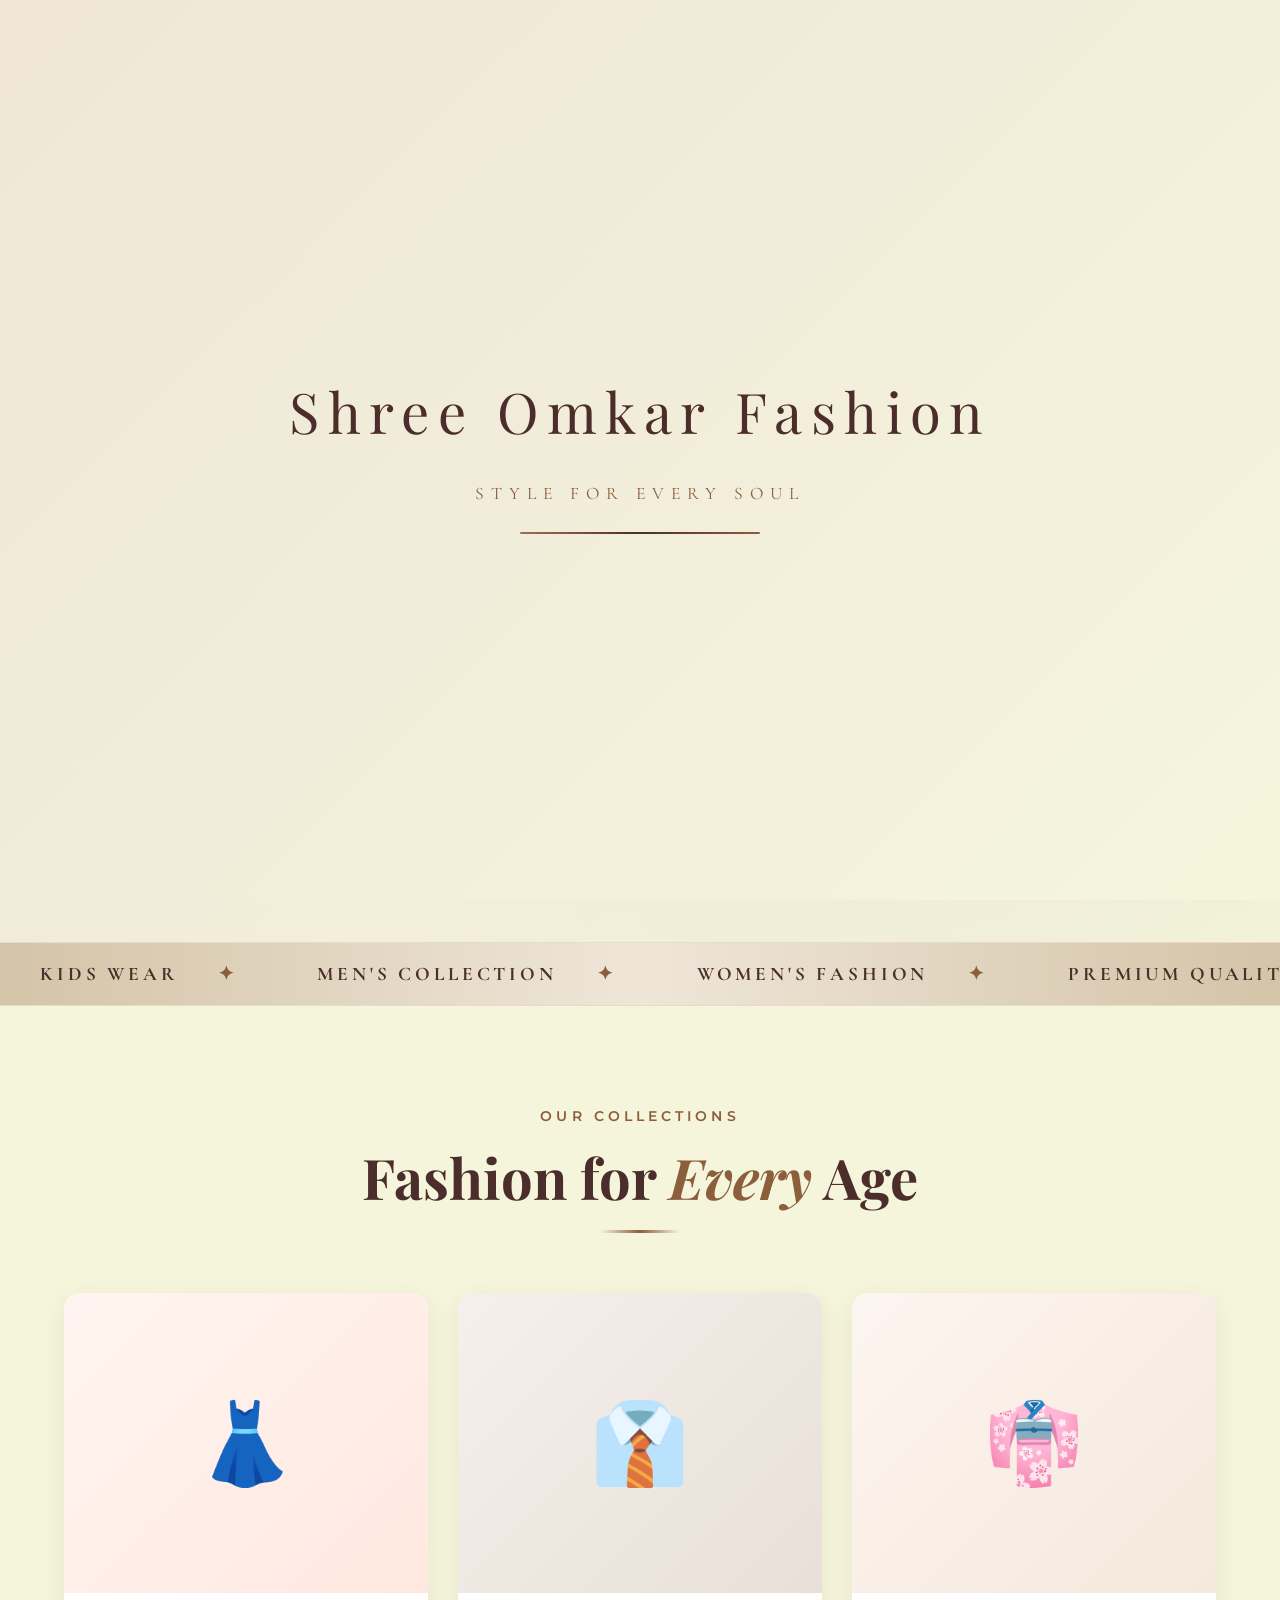
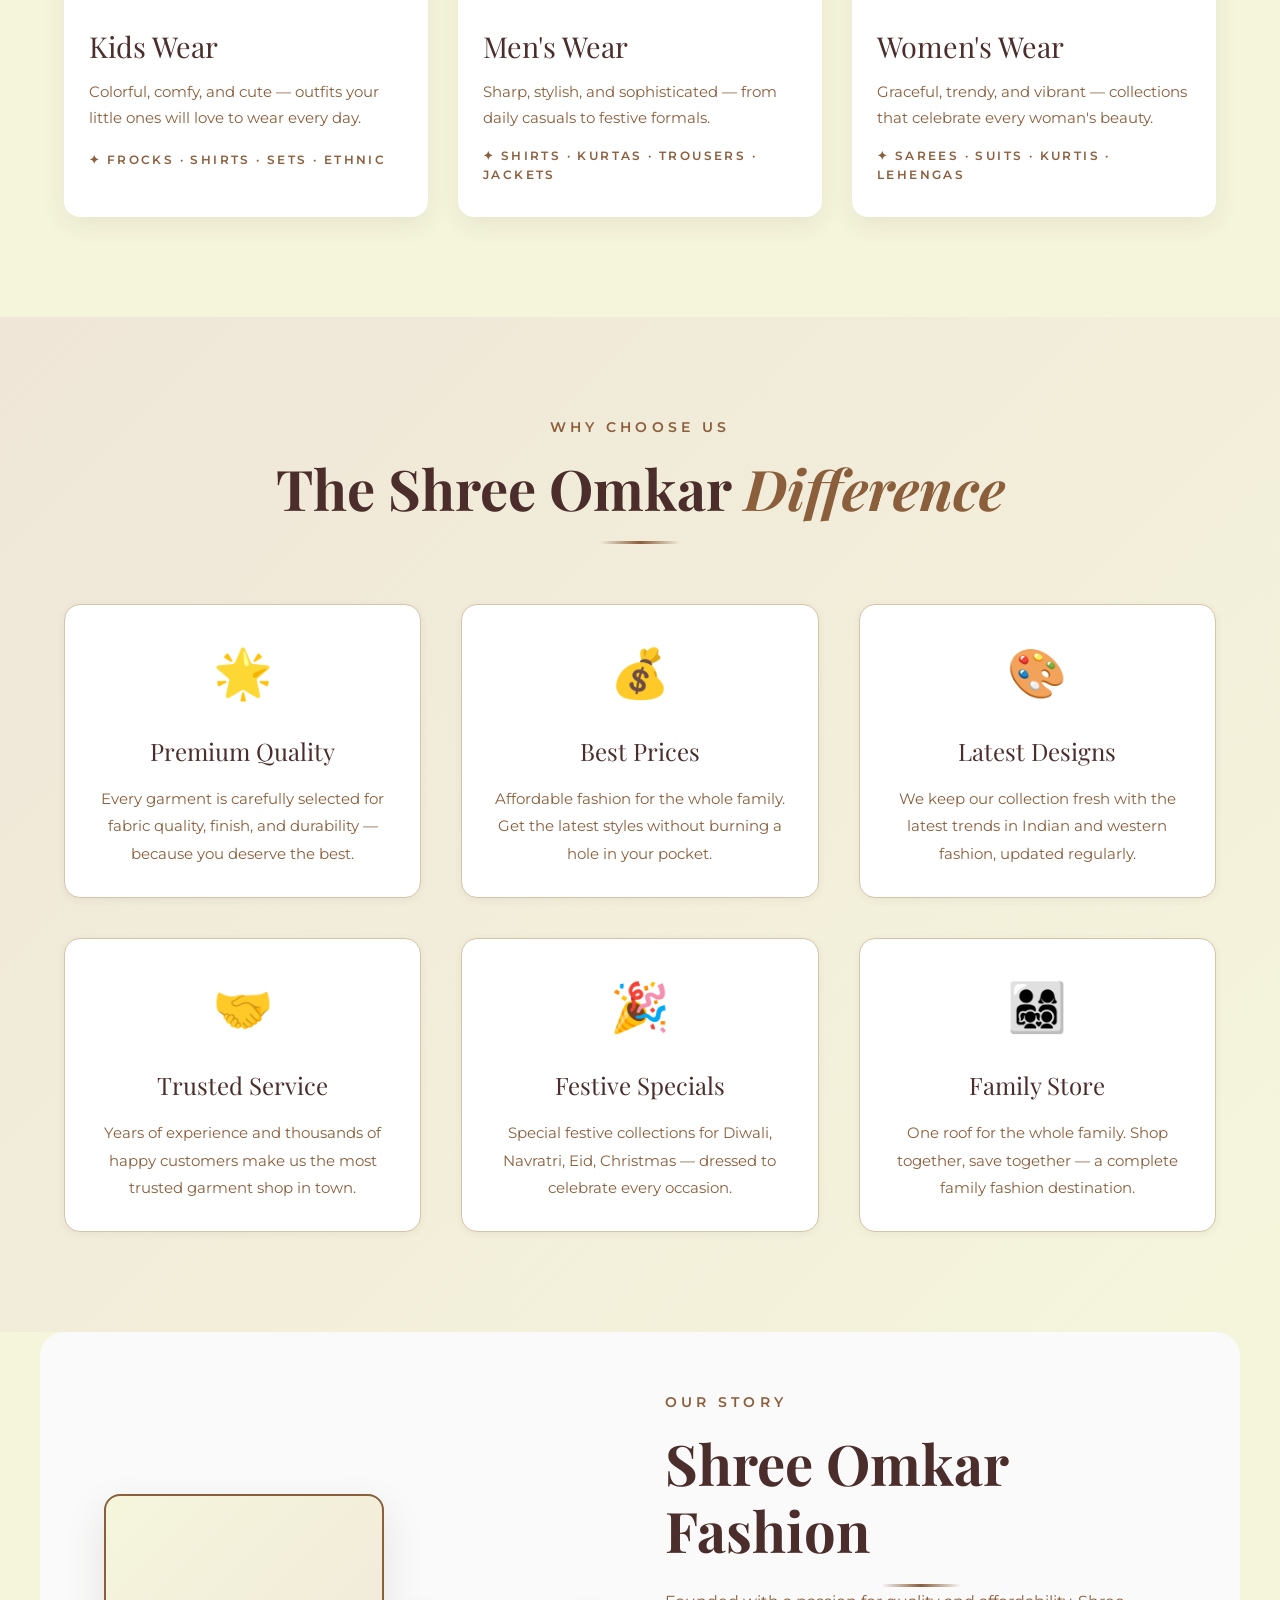
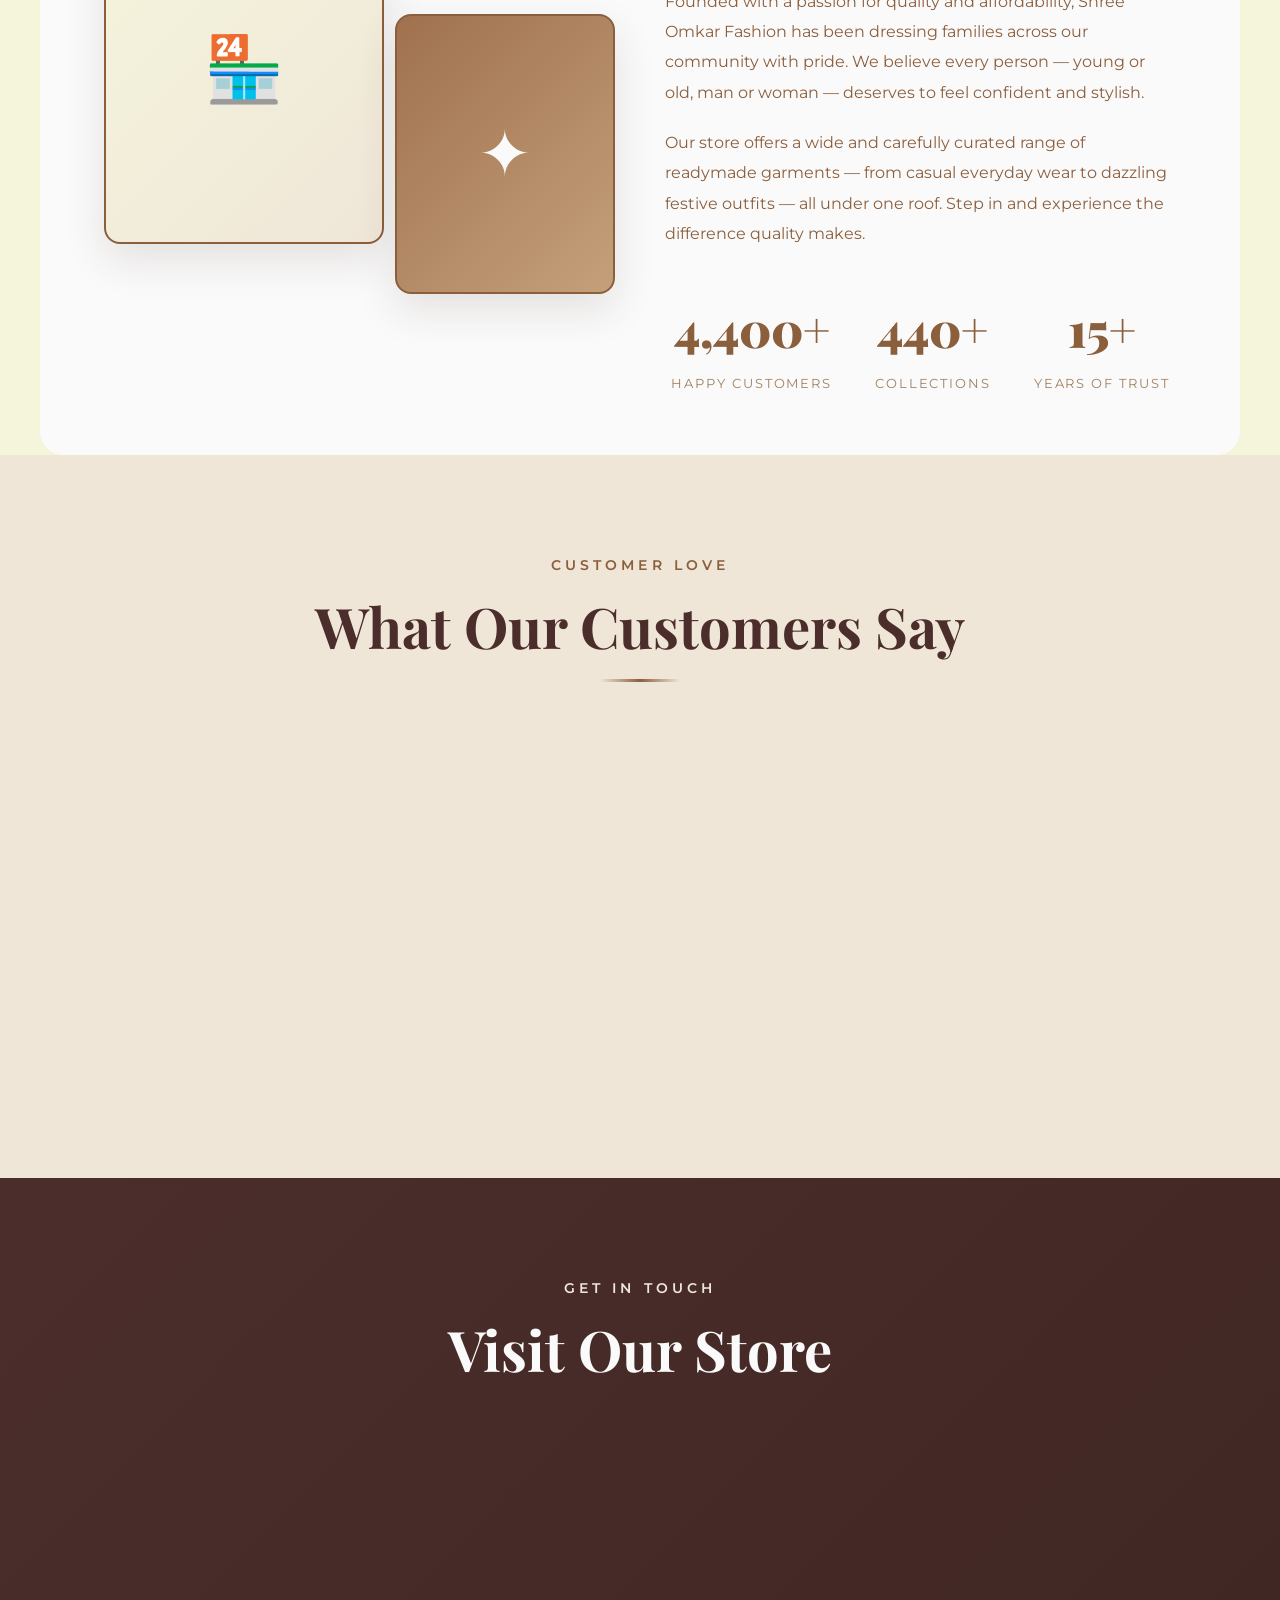
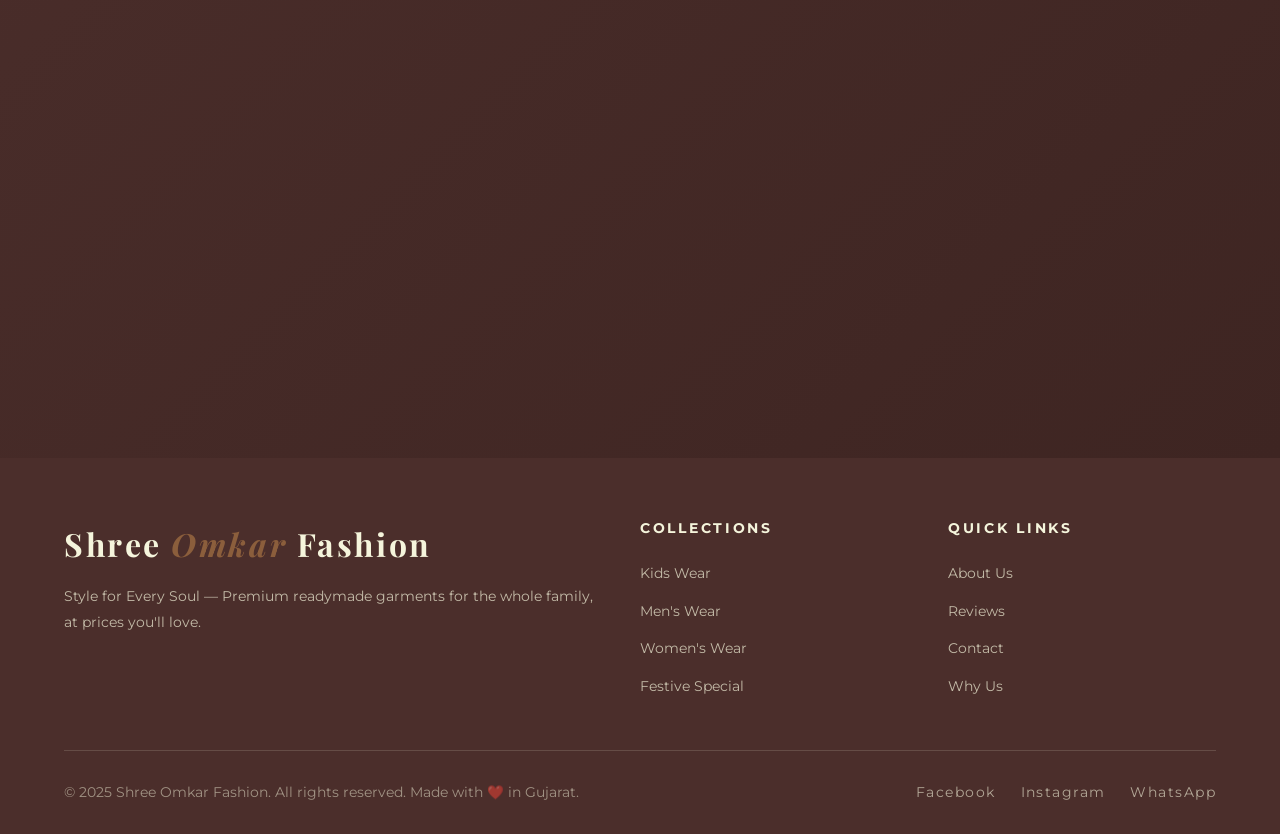
==== commit 42626e97: "change color: Beige + White + Brown" ====
--- a/index.html
+++ b/index.html
@@ -11,42 +11,63 @@
         href="https://fonts.googleapis.com/css2?family=Cormorant+Garamond:wght@300;400;500;600;700&family=Montserrat:wght@300;400;500;600;700&family=Playfair+Display:ital,wght@0,400;0,700;0,900;1,400&display=swap"
         rel="stylesheet">
     <style>
-        /* ── PREMIUM COLOR PALETTE ── */
+        /* ── PREMIUM BEIGE & BROWN COLOR PALETTE ── */
         :root {
-            /* Primary: Deep Indigo & Rich Gold */
-            --primary-dark: #0F172A;
-            /* Deep slate - sophisticated base */
-            --primary-navy: #1E293B;
-            /* Navy blue - secondary dark */
-            --gold-primary: #D4AF37;
-            /* Luxurious metallic gold */
-            --gold-light: #F4D03F;
-            /* Bright gold accent */
-            --gold-dark: #9A7D0A;
-            /* Aged gold */
-
-            /* Neutrals */
-            --cream-warm: #F9F6F0;
-            /* Warm cream background */
-            --cream-soft: #F5F0E8;
-            /* Soft cream */
-            --gray-elegant: #2C3E50;
-            /* Elegant gray-blue */
+            /* Primary Backgrounds */
+            --beige-primary: #F5F5DC;
+            /* Main beige background */
+            --beige-soft: #EFE6D8;
+            /* Softer beige alternative */
+            --beige-warm: #E8DCC8;
+            /* Warm beige for accents */
+            --beige-dark: #D4C4A8;
+            /* Darker beige for depth */
+
+            /* White Base */
             --white-pure: #FFFFFF;
-            --black-rich: #0A0A0A;
+            --white-soft: #FAFAFA;
+            /* Off-white - better for eyes */
+            --white-warm: #F8F6F2;
+            /* Warm white */
+
+            /* Brown Text & Accents */
+            --brown-dark: #4B2E2B;
+            /* Dark brown - primary text */
+            --brown-medium: #8B5E3C;
+            /* Medium brown - accents */
+            --brown-light: #A0714F;
+            /* Light brown - hover states */
+            --brown-soft: #C4A07A;
+            /* Soft brown - borders */
+            --brown-warm: #6B3A2A;
+            /* Warm brown - highlights */
+
+            /* Additional Neutrals */
+            --gray-light: #F0EDE8;
+            --gray-medium: #D4CFC8;
+            --gray-dark: #5A554D;
 
             /* Accent Colors */
-            --burgundy: #8B2635;
-            /* Rich burgundy - sophistication */
-            --champagne: #F7E7CE;
-            /* Champagne accent */
-            --emerald: #0F4C3A;
-            /* Deep emerald for contrast */
+            --accent-gold: #C4A035;
+            /* Subtle gold accent */
+            --accent-cream: #FFF8E7;
+            /* Cream accent */
 
             /* Text Colors */
-            --text-dark: #1A1A1A;
-            --text-gray: #4A4A4A;
-            --text-light: #787878;
+            --text-primary: #4B2E2B;
+            /* Dark brown for main text */
+            --text-secondary: #8B5E3C;
+            /* Medium brown for secondary */
+            --text-muted: #A08060;
+            /* Muted brown for subtle text */
+            --text-light: #C4A07A;
+            /* Light brown for meta info */
+
+            /* Shadows & Effects */
+            --shadow-sm: 0 2px 8px rgba(75, 46, 43, 0.06);
+            --shadow-md: 0 8px 24px rgba(75, 46, 43, 0.08);
+            --shadow-lg: 0 16px 40px rgba(75, 46, 43, 0.12);
+            --shadow-xl: 0 24px 60px rgba(75, 46, 43, 0.15);
 
             /* Animation */
             --ease-premium: cubic-bezier(0.4, 0, 0.2, 1);
@@ -73,8 +94,8 @@
         }
 
         body {
-            background: var(--cream-warm);
-            color: var(--text-dark);
+            background: var(--beige-primary);
+            color: var(--text-primary);
             font-family: 'Montserrat', sans-serif;
             overflow-x: hidden;
             line-height: 1.6;
@@ -93,17 +114,9 @@
         }
 
         :focus-visible {
-            outline: 3px solid var(--gold-primary);
+            outline: 3px solid var(--brown-medium);
             outline-offset: 4px;
             border-radius: 8px;
-        }
-
-        /* ── MOBILE-FIRST CONTAINER ── */
-        .container {
-            width: 100%;
-            max-width: 1440px;
-            margin: 0 auto;
-            padding: 0 clamp(1rem, 5vw, 4rem);
         }
 
         /* ── PREMIUM CURSOR (Desktop Only) ── */
@@ -112,20 +125,20 @@
                 position: fixed;
                 width: 8px;
                 height: 8px;
-                background: var(--gold-primary);
+                background: var(--brown-medium);
                 border-radius: 50%;
                 pointer-events: none;
                 z-index: 9999;
                 transform: translate(-50%, -50%);
                 transition: width 0.2s, height 0.2s;
-                mix-blend-mode: difference;
+                mix-blend-mode: multiply;
             }
 
             .cursor-ring {
                 position: fixed;
                 width: 40px;
                 height: 40px;
-                border: 1.5px solid var(--gold-primary);
+                border: 1.5px solid var(--brown-dark);
                 border-radius: 50%;
                 pointer-events: none;
                 z-index: 9998;
@@ -138,7 +151,7 @@
         #loader {
             position: fixed;
             inset: 0;
-            background: linear-gradient(135deg, var(--primary-dark) 0%, var(--primary-navy) 100%);
+            background: linear-gradient(135deg, var(--beige-soft) 0%, var(--beige-primary) 100%);
             z-index: 10000;
             display: flex;
             flex-direction: column;
@@ -150,16 +163,15 @@
         .loader-logo {
             font-family: 'Playfair Display', serif;
             font-size: clamp(2rem, 8vw, 3.5rem);
-            color: var(--gold-primary);
+            color: var(--brown-dark);
             letter-spacing: 0.15em;
             opacity: 0;
             animation: fadeUp 0.8s 0.3s forwards;
-            text-shadow: 0 2px 20px rgba(212, 175, 55, 0.3);
         }
 
         .loader-sub {
             font-family: 'Cormorant Garamond', serif;
-            color: var(--champagne);
+            color: var(--brown-medium);
             font-size: clamp(0.9rem, 3vw, 1.1rem);
             letter-spacing: 0.4em;
             text-transform: uppercase;
@@ -170,7 +182,7 @@
         .loader-bar {
             width: min(240px, 60vw);
             height: 2px;
-            background: rgba(255, 255, 255, 0.1);
+            background: var(--beige-dark);
             border-radius: 2px;
             overflow: hidden;
             opacity: 0;
@@ -179,7 +191,7 @@
 
         .loader-fill {
             height: 100%;
-            background: linear-gradient(90deg, var(--gold-dark), var(--gold-primary), var(--gold-light));
+            background: linear-gradient(90deg, var(--brown-light), var(--brown-dark), var(--brown-medium));
             width: 0;
             animation: fill 2s 1.2s var(--ease-premium) forwards;
         }
@@ -204,8 +216,8 @@
 
         /* ── TOP BANNER ── */
         .top-banner {
-            background: linear-gradient(90deg, var(--burgundy) 0%, #A0522D 50%, var(--burgundy) 100%);
-            color: var(--white-pure);
+            background: linear-gradient(90deg, var(--brown-dark) 0%, var(--brown-medium) 50%, var(--brown-dark) 100%);
+            color: var(--white-soft);
             text-align: center;
             padding: 10px;
             font-size: clamp(0.7rem, 3vw, 0.85rem);
@@ -224,7 +236,7 @@
             z-index: 1000;
             background: rgba(255, 255, 255, 0.95);
             backdrop-filter: blur(20px);
-            border-bottom: 1px solid rgba(212, 175, 55, 0.15);
+            border-bottom: 1px solid var(--beige-dark);
             transform: translateY(-100%);
             transition: transform 0.6s var(--ease-premium);
             padding: 12px 0;
@@ -244,13 +256,13 @@
         .nav-logo {
             font-family: 'Playfair Display', serif;
             font-size: clamp(1.2rem, 4vw, 1.8rem);
-            color: var(--primary-dark);
+            color: var(--brown-dark);
             letter-spacing: 0.08em;
             font-weight: 700;
         }
 
         .nav-logo span {
-            color: var(--gold-primary);
+            color: var(--brown-medium);
             font-style: italic;
         }
 
@@ -268,7 +280,7 @@
             display: block;
             width: 100%;
             height: 2px;
-            background: var(--primary-dark);
+            background: var(--brown-dark);
             position: absolute;
             transition: all 0.3s var(--ease-premium);
         }
@@ -308,7 +320,7 @@
             padding: 80px 30px 30px;
             list-style: none;
             transition: right 0.4s var(--ease-premium);
-            box-shadow: -5px 0 30px rgba(0, 0, 0, 0.1);
+            box-shadow: -5px 0 30px rgba(75, 46, 43, 0.1);
             z-index: 999;
         }
 
@@ -324,7 +336,7 @@
             font-size: 1rem;
             letter-spacing: 0.1em;
             text-transform: uppercase;
-            color: var(--text-dark);
+            color: var(--text-primary);
             text-decoration: none;
             font-weight: 500;
             transition: color 0.3s;
@@ -333,13 +345,13 @@
         }
 
         .nav-links a:hover {
-            color: var(--gold-primary);
+            color: var(--brown-medium);
         }
 
         .nav-overlay {
             position: fixed;
             inset: 0;
-            background: rgba(0, 0, 0, 0.5);
+            background: rgba(75, 46, 43, 0.3);
             z-index: 998;
             opacity: 0;
             visibility: hidden;
@@ -382,8 +394,8 @@
 
             .nav-cta {
                 display: block;
-                background: var(--gold-primary);
-                color: var(--primary-dark);
+                background: var(--brown-medium);
+                color: var(--white-soft);
                 padding: 12px 28px;
                 border: none;
                 font-family: 'Montserrat', sans-serif;
@@ -397,10 +409,9 @@
             }
 
             .nav-cta:hover {
-                background: var(--primary-dark);
-                color: var(--gold-primary);
+                background: var(--brown-dark);
                 transform: translateY(-2px);
-                box-shadow: 0 10px 30px rgba(212, 175, 55, 0.2);
+                box-shadow: 0 10px 30px rgba(75, 46, 43, 0.15);
             }
         }
 
@@ -409,7 +420,7 @@
             min-height: 100vh;
             display: flex;
             align-items: center;
-            background: linear-gradient(135deg, var(--primary-dark) 0%, var(--primary-navy) 100%);
+            background: linear-gradient(135deg, var(--beige-soft) 0%, var(--beige-primary) 100%);
             position: relative;
             overflow: hidden;
             padding: 80px 0;
@@ -419,8 +430,8 @@
             position: absolute;
             inset: 0;
             background:
-                radial-gradient(circle at 20% 30%, rgba(212, 175, 55, 0.08) 0%, transparent 50%),
-                radial-gradient(circle at 80% 70%, rgba(139, 38, 53, 0.1) 0%, transparent 60%);
+                radial-gradient(circle at 20% 30%, rgba(139, 94, 60, 0.05) 0%, transparent 50%),
+                radial-gradient(circle at 80% 70%, rgba(75, 46, 43, 0.03) 0%, transparent 60%);
         }
 
         .hero-content {
@@ -434,15 +445,15 @@
 
         .hero-badge {
             display: inline-block;
-            border: 1.5px solid var(--gold-primary);
-            color: var(--gold-primary);
+            border: 1.5px solid var(--brown-medium);
+            color: var(--brown-dark);
             font-size: clamp(0.7rem, 3vw, 0.85rem);
             letter-spacing: 0.3em;
             text-transform: uppercase;
             padding: 10px 25px;
             margin-bottom: 30px;
             backdrop-filter: blur(10px);
-            background: rgba(15, 23, 42, 0.3);
+            background: rgba(245, 245, 220, 0.5);
             border-radius: 50px;
         }
 
@@ -450,38 +461,38 @@
             font-family: 'Playfair Display', serif;
             font-size: clamp(2.5rem, 10vw, 6rem);
             line-height: 1.1;
-            color: var(--white-pure);
+            color: var(--brown-dark);
             font-weight: 900;
             margin-bottom: 20px;
         }
 
-        .hero-title .gold {
-            color: var(--gold-primary);
+        .hero-title .brown-accent {
+            color: var(--brown-medium);
             font-style: italic;
         }
 
         .hero-title .outline {
-            -webkit-text-stroke: 1.5px var(--gold-light);
+            -webkit-text-stroke: 1.5px var(--brown-dark);
             color: transparent;
         }
 
         @media (max-width: 768px) {
             .hero-title .outline {
-                -webkit-text-stroke: 1px var(--gold-light);
+                -webkit-text-stroke: 1px var(--brown-dark);
             }
         }
 
         .hero-tagline {
             font-family: 'Cormorant Garamond', serif;
             font-size: clamp(1.1rem, 4vw, 1.8rem);
-            color: var(--champagne);
+            color: var(--brown-medium);
             margin-bottom: 20px;
             letter-spacing: 0.05em;
             font-weight: 400;
         }
 
         .hero-desc {
-            color: rgba(255, 255, 255, 0.7);
+            color: var(--text-secondary);
             font-size: clamp(0.9rem, 3.5vw, 1.1rem);
             max-width: 600px;
             margin: 0 auto 40px;
@@ -496,8 +507,8 @@
         }
 
         .btn-primary {
-            background: linear-gradient(135deg, var(--gold-primary), var(--gold-dark));
-            color: var(--primary-dark);
+            background: var(--brown-medium);
+            color: var(--white-soft);
             padding: clamp(12px, 3vw, 16px) clamp(24px, 5vw, 40px);
             font-size: clamp(0.8rem, 3vw, 0.95rem);
             letter-spacing: 0.15em;
@@ -512,14 +523,15 @@
         }
 
         .btn-primary:hover {
+            background: var(--brown-dark);
             transform: translateY(-3px);
-            box-shadow: 0 15px 40px rgba(212, 175, 55, 0.3);
+            box-shadow: 0 15px 40px rgba(75, 46, 43, 0.2);
         }
 
         .btn-outline {
             background: transparent;
-            border: 1.5px solid var(--gold-primary);
-            color: var(--gold-primary);
+            border: 1.5px solid var(--brown-medium);
+            color: var(--brown-dark);
             padding: clamp(12px, 3vw, 16px) clamp(24px, 5vw, 40px);
             font-size: clamp(0.8rem, 3vw, 0.95rem);
             letter-spacing: 0.15em;
@@ -533,16 +545,16 @@
         }
 
         .btn-outline:hover {
-            background: var(--gold-primary);
-            color: var(--primary-dark);
+            background: var(--brown-medium);
+            color: var(--white-soft);
         }
 
         /* ── FLOATING ELEMENTS ── */
         .floating-shape {
             position: absolute;
             border-radius: 50%;
-            background: rgba(212, 175, 55, 0.03);
-            border: 1px solid rgba(212, 175, 55, 0.1);
+            background: rgba(139, 94, 60, 0.03);
+            border: 1px solid rgba(139, 94, 60, 0.08);
             animation: float 12s ease-in-out infinite;
             pointer-events: none;
         }
@@ -588,9 +600,11 @@
 
         /* ── MARQUEE ── */
         .marquee-wrap {
-            background: linear-gradient(90deg, var(--gold-dark), var(--gold-primary), var(--gold-dark));
+            background: linear-gradient(90deg, var(--beige-dark), var(--beige-soft), var(--beige-dark));
             overflow: hidden;
             padding: 16px 0;
+            border-top: 1px solid var(--beige-warm);
+            border-bottom: 1px solid var(--beige-warm);
         }
 
         .marquee-track {
@@ -608,7 +622,7 @@
             font-family: 'Cormorant Garamond', serif;
             font-size: clamp(1rem, 3vw, 1.2rem);
             letter-spacing: 0.2em;
-            color: var(--primary-dark);
+            color: var(--brown-dark);
             padding: 0 40px;
             font-weight: 700;
             text-transform: uppercase;
@@ -617,7 +631,7 @@
         .marquee-track span::after {
             content: '✦';
             margin-left: 40px;
-            color: var(--primary-dark);
+            color: var(--brown-medium);
         }
 
         @keyframes marquee {
@@ -644,7 +658,7 @@
             font-size: clamp(0.7rem, 2.5vw, 0.85rem);
             letter-spacing: 0.3em;
             text-transform: uppercase;
-            color: var(--gold-primary);
+            color: var(--brown-medium);
             margin-bottom: 15px;
             font-weight: 600;
         }
@@ -652,7 +666,7 @@
         .section-title {
             font-family: 'Playfair Display', serif;
             font-size: clamp(2rem, 6vw, 3.5rem);
-            color: var(--primary-dark);
+            color: var(--brown-dark);
             line-height: 1.2;
             margin-bottom: 20px;
         }
@@ -660,7 +674,7 @@
         .divider {
             width: 80px;
             height: 3px;
-            background: linear-gradient(90deg, transparent, var(--gold-primary), transparent);
+            background: linear-gradient(90deg, transparent, var(--brown-medium), transparent);
             margin: 0 auto;
         }
 
@@ -691,13 +705,13 @@
             cursor: pointer;
             background: var(--white-pure);
             border-radius: 16px;
-            box-shadow: 0 10px 30px rgba(0, 0, 0, 0.08);
+            box-shadow: var(--shadow-md);
             transition: all 0.4s var(--ease-premium);
         }
 
         .cat-card:hover {
             transform: translateY(-10px);
-            box-shadow: 0 20px 50px rgba(212, 175, 55, 0.15);
+            box-shadow: var(--shadow-xl);
         }
 
         .cat-img-wrap {
@@ -721,21 +735,21 @@
         }
 
         .cat-bg-kids {
-            background: linear-gradient(135deg, #FFF5F5 0%, #FED7D7 100%);
+            background: linear-gradient(135deg, #FFF5F0 0%, #FFE8E0 100%);
         }
 
         .cat-bg-men {
-            background: linear-gradient(135deg, #F0F4F8 0%, #D1E0E8 100%);
+            background: linear-gradient(135deg, #F5F0EB 0%, #E8E0D8 100%);
         }
 
         .cat-bg-women {
-            background: linear-gradient(135deg, #FDF5F0 0%, #F5E0D0 100%);
+            background: linear-gradient(135deg, #FDF5F0 0%, #F5E8DC 100%);
         }
 
         .cat-overlay {
             position: absolute;
             inset: 0;
-            background: rgba(15, 23, 42, 0.85);
+            background: rgba(75, 46, 43, 0.85);
             display: flex;
             align-items: center;
             justify-content: center;
@@ -749,8 +763,8 @@
         }
 
         .cat-btn {
-            border: 1.5px solid var(--gold-primary);
-            color: var(--gold-primary);
+            border: 1.5px solid var(--white-soft);
+            color: var(--white-soft);
             padding: 12px 30px;
             font-size: 0.85rem;
             letter-spacing: 0.2em;
@@ -762,8 +776,8 @@
         }
 
         .cat-btn:hover {
-            background: var(--gold-primary);
-            color: var(--primary-dark);
+            background: var(--white-soft);
+            color: var(--brown-dark);
         }
 
         .cat-info {
@@ -773,13 +787,13 @@
         .cat-name {
             font-family: 'Playfair Display', serif;
             font-size: 1.8rem;
-            color: var(--primary-dark);
+            color: var(--brown-dark);
             margin-bottom: 10px;
         }
 
         .cat-desc {
             font-size: 0.95rem;
-            color: var(--text-gray);
+            color: var(--text-secondary);
             margin-bottom: 15px;
             line-height: 1.7;
         }
@@ -788,22 +802,22 @@
             display: inline-block;
             font-size: 0.75rem;
             letter-spacing: 0.2em;
-            color: var(--gold-primary);
+            color: var(--brown-medium);
             text-transform: uppercase;
             font-weight: 600;
         }
 
         /* ── FEATURES GRID ── */
         #features {
-            background: linear-gradient(135deg, var(--primary-dark) 0%, var(--primary-navy) 100%);
+            background: linear-gradient(135deg, var(--beige-soft) 0%, var(--beige-primary) 100%);
         }
 
         #features .section-title {
-            color: var(--white-pure);
+            color: var(--brown-dark);
         }
 
         #features .section-tag {
-            color: var(--gold-light);
+            color: var(--brown-medium);
         }
 
         .features-grid {
@@ -829,16 +843,17 @@
         .feature-item {
             text-align: center;
             padding: 30px 20px;
-            background: rgba(255, 255, 255, 0.03);
+            background: var(--white-pure);
             border-radius: 16px;
-            border: 1px solid rgba(212, 175, 55, 0.1);
+            border: 1px solid var(--beige-dark);
             transition: all 0.3s;
+            box-shadow: var(--shadow-sm);
         }
 
         .feature-item:hover {
             transform: translateY(-5px);
-            border-color: var(--gold-primary);
-            background: rgba(255, 255, 255, 0.05);
+            border-color: var(--brown-medium);
+            box-shadow: var(--shadow-lg);
         }
 
         .feature-icon {
@@ -850,13 +865,13 @@
         .feature-title {
             font-family: 'Playfair Display', serif;
             font-size: 1.5rem;
-            color: var(--gold-primary);
+            color: var(--brown-dark);
             margin-bottom: 15px;
         }
 
         .feature-text {
             font-size: 0.95rem;
-            color: rgba(255, 255, 255, 0.7);
+            color: var(--text-secondary);
             line-height: 1.8;
         }
 
@@ -867,6 +882,9 @@
             gap: 50px;
             max-width: 1200px;
             margin: 0 auto;
+            background: var(--white-soft);
+            border-radius: 24px;
+            padding: 60px 5%;
         }
 
         @media (min-width: 1024px) {
@@ -885,12 +903,12 @@
         .about-card {
             position: absolute;
             background: var(--white-pure);
-            border: 2px solid var(--gold-primary);
+            border: 2px solid var(--brown-medium);
             display: flex;
             align-items: center;
             justify-content: center;
             font-size: 4rem;
-            box-shadow: 0 15px 40px rgba(0, 0, 0, 0.1);
+            box-shadow: var(--shadow-lg);
             transition: transform 0.4s var(--ease-premium);
             border-radius: 16px;
         }
@@ -900,7 +918,7 @@
             height: 350px;
             top: 0;
             left: 0;
-            background: linear-gradient(135deg, var(--cream-warm), var(--champagne));
+            background: linear-gradient(135deg, var(--beige-primary), var(--beige-soft));
         }
 
         .about-card-2 {
@@ -908,7 +926,8 @@
             height: 280px;
             bottom: 0;
             right: 0;
-            background: linear-gradient(135deg, var(--gold-primary), var(--gold-light));
+            background: linear-gradient(135deg, var(--brown-light), var(--brown-soft));
+            color: var(--white-soft);
         }
 
         @media (max-width: 768px) {
@@ -942,7 +961,7 @@
         .stat-num {
             font-family: 'Playfair Display', serif;
             font-size: clamp(2rem, 5vw, 3rem);
-            color: var(--gold-primary);
+            color: var(--brown-medium);
             font-weight: 900;
         }
 
@@ -950,13 +969,13 @@
             font-size: 0.8rem;
             letter-spacing: 0.15em;
             text-transform: uppercase;
-            color: var(--text-light);
+            color: var(--text-muted);
             margin-top: 8px;
         }
 
         /* ── TESTIMONIALS ── */
         #testimonials {
-            background: linear-gradient(135deg, var(--cream-soft), var(--cream-warm));
+            background: var(--beige-soft);
         }
 
         .testimonials-grid {
@@ -983,18 +1002,18 @@
             background: var(--white-pure);
             padding: 35px 30px;
             border-radius: 16px;
-            box-shadow: 0 10px 30px rgba(0, 0, 0, 0.05);
+            box-shadow: var(--shadow-md);
             transition: all 0.3s;
-            border-left: 4px solid var(--gold-primary);
+            border-left: 4px solid var(--brown-medium);
         }
 
         .t-card:hover {
             transform: translateY(-5px);
-            box-shadow: 0 20px 50px rgba(212, 175, 55, 0.15);
+            box-shadow: var(--shadow-xl);
         }
 
         .t-stars {
-            color: var(--gold-primary);
+            color: var(--accent-gold);
             font-size: 1.2rem;
             margin-bottom: 20px;
         }
@@ -1003,7 +1022,7 @@
             font-family: 'Cormorant Garamond', serif;
             font-size: 1.2rem;
             line-height: 1.8;
-            color: var(--text-dark);
+            color: var(--text-primary);
             margin-bottom: 25px;
             font-style: italic;
         }
@@ -1011,26 +1030,26 @@
         .t-name {
             font-weight: 700;
             font-size: 1rem;
-            color: var(--primary-dark);
+            color: var(--brown-dark);
         }
 
         .t-role {
             font-size: 0.85rem;
-            color: var(--text-light);
+            color: var(--text-muted);
             margin-top: 5px;
         }
 
         /* ── CONTACT SECTION ── */
         #contact {
-            background: linear-gradient(135deg, var(--primary-navy) 0%, var(--primary-dark) 100%);
+            background: linear-gradient(135deg, var(--brown-dark) 0%, #3E2522 100%);
         }
 
         #contact .section-title {
-            color: var(--white-pure);
+            color: var(--white-soft);
         }
 
         #contact .section-tag {
-            color: var(--gold-light);
+            color: var(--beige-soft);
         }
 
         .contact-grid {
@@ -1048,7 +1067,7 @@
         }
 
         .contact-info p {
-            color: rgba(255, 255, 255, 0.8);
+            color: rgba(255, 255, 255, 0.85);
             line-height: 1.8;
             font-size: 1rem;
             margin-bottom: 35px;
@@ -1060,9 +1079,9 @@
             gap: 15px;
             margin-bottom: 20px;
             padding: 15px;
-            background: rgba(255, 255, 255, 0.03);
+            background: rgba(255, 255, 255, 0.05);
             border-radius: 12px;
-            border: 1px solid rgba(212, 175, 55, 0.1);
+            border: 1px solid rgba(245, 245, 220, 0.15);
         }
 
         .info-icon {
@@ -1082,9 +1101,9 @@
 
         .contact-form input,
         .contact-form textarea {
-            background: rgba(255, 255, 255, 0.05);
-            border: 1.5px solid rgba(212, 175, 55, 0.2);
-            color: var(--white-pure);
+            background: rgba(255, 255, 255, 0.08);
+            border: 1.5px solid rgba(245, 245, 220, 0.2);
+            color: var(--white-soft);
             padding: 16px 20px;
             font-family: 'Montserrat', sans-serif;
             font-size: 0.95rem;
@@ -1095,13 +1114,13 @@
 
         .contact-form input:focus,
         .contact-form textarea:focus {
-            border-color: var(--gold-primary);
-            background: rgba(255, 255, 255, 0.08);
+            border-color: var(--beige-soft);
+            background: rgba(255, 255, 255, 0.12);
         }
 
         .contact-form input::placeholder,
         .contact-form textarea::placeholder {
-            color: rgba(255, 255, 255, 0.4);
+            color: rgba(255, 255, 255, 0.5);
         }
 
         .contact-form textarea {
@@ -1110,8 +1129,8 @@
         }
 
         .form-btn {
-            background: linear-gradient(135deg, var(--gold-primary), var(--gold-dark));
-            color: var(--primary-dark);
+            background: var(--beige-primary);
+            color: var(--brown-dark);
             border: none;
             padding: 16px;
             font-family: 'Montserrat', sans-serif;
@@ -1125,13 +1144,14 @@
         }
 
         .form-btn:hover {
+            background: var(--white-soft);
             transform: translateY(-3px);
-            box-shadow: 0 15px 40px rgba(212, 175, 55, 0.3);
+            box-shadow: 0 15px 40px rgba(245, 245, 220, 0.2);
         }
 
         /* ── FOOTER ── */
         footer {
-            background: var(--black-rich);
+            background: var(--brown-dark);
             padding: 60px 5% 30px;
         }
 
@@ -1151,18 +1171,18 @@
 
         .footer-brand .nav-logo {
             font-size: 2rem;
-            color: var(--gold-primary);
+            color: var(--beige-primary);
             margin-bottom: 15px;
         }
 
         .footer-brand p {
-            color: rgba(255, 255, 255, 0.4);
+            color: rgba(245, 245, 220, 0.7);
             font-size: 0.9rem;
             line-height: 1.8;
         }
 
         .footer-links h4 {
-            color: var(--gold-primary);
+            color: var(--beige-primary);
             font-size: 0.85rem;
             letter-spacing: 0.2em;
             text-transform: uppercase;
@@ -1178,18 +1198,18 @@
         }
 
         .footer-links a {
-            color: rgba(255, 255, 255, 0.5);
+            color: rgba(245, 245, 220, 0.7);
             text-decoration: none;
             font-size: 0.9rem;
             transition: color 0.3s;
         }
 
         .footer-links a:hover {
-            color: var(--gold-primary);
+            color: var(--white-soft);
         }
 
         .footer-bottom {
-            border-top: 1px solid rgba(212, 175, 55, 0.15);
+            border-top: 1px solid rgba(245, 245, 220, 0.15);
             padding-top: 30px;
             display: flex;
             flex-direction: column;
@@ -1208,7 +1228,7 @@
 
         .footer-bottom p {
             font-size: 0.85rem;
-            color: rgba(255, 255, 255, 0.3);
+            color: rgba(245, 245, 220, 0.5);
         }
 
         .social-links {
@@ -1217,7 +1237,7 @@
         }
 
         .social-links a {
-            color: rgba(255, 255, 255, 0.4);
+            color: rgba(245, 245, 220, 0.6);
             text-decoration: none;
             font-size: 0.9rem;
             letter-spacing: 0.1em;
@@ -1225,7 +1245,7 @@
         }
 
         .social-links a:hover {
-            color: var(--gold-primary);
+            color: var(--white-soft);
         }
 
         /* ── WHATSAPP FLOAT ── */
@@ -1283,8 +1303,8 @@
             bottom: 100px;
             right: 25px;
             z-index: 400;
-            background: var(--gold-primary);
-            color: var(--primary-dark);
+            background: var(--brown-medium);
+            color: var(--white-soft);
             width: 50px;
             height: 50px;
             border-radius: 50%;
@@ -1296,7 +1316,7 @@
             opacity: 0;
             visibility: hidden;
             transition: all 0.3s;
-            box-shadow: 0 5px 20px rgba(212, 175, 55, 0.3);
+            box-shadow: var(--shadow-md);
         }
 
         .back-to-top.visible {
@@ -1306,7 +1326,7 @@
 
         .back-to-top:hover {
             transform: translateY(-5px);
-            background: var(--gold-light);
+            background: var(--brown-dark);
         }
     </style>
 </head>
@@ -1368,7 +1388,7 @@
             <div class="hero-badge">✦ Premium Readymade Garments ✦</div>
             <h1 class="hero-title">
                 Where Every<br>
-                <span class="gold">Thread</span> Tells<br>
+                <span class="brown-accent">Thread</span> Tells<br>
                 <span class="outline">Your Story</span>
             </h1>
             <p class="hero-tagline">"Style for Every Soul, Fashion for Every Family"</p>
@@ -1396,7 +1416,7 @@
     <section id="categories">
         <div class="section-header">
             <div class="section-tag reveal">Our Collections</div>
-            <h2 class="section-title reveal">Fashion for <em style="color: var(--gold-primary);">Every</em> Age</h2>
+            <h2 class="section-title reveal">Fashion for <em style="color: var(--brown-medium);">Every</em> Age</h2>
             <div class="divider reveal"></div>
         </div>
 
@@ -1452,7 +1472,7 @@
     <section id="features">
         <div class="section-header">
             <div class="section-tag reveal">Why Choose Us</div>
-            <h2 class="section-title reveal">The Shree Omkar <em style="color: var(--gold-primary);">Difference</em>
+            <h2 class="section-title reveal">The Shree Omkar <em style="color: var(--brown-medium);">Difference</em>
             </h2>
             <div class="divider reveal"></div>
         </div>
@@ -1508,13 +1528,13 @@
             <div class="section-tag reveal">Our Story</div>
             <h2 class="section-title reveal">Shree Omkar Fashion</h2>
             <div class="divider reveal"></div>
-            <p class="reveal" style="color: var(--text-gray); line-height: 1.9; margin-bottom: 20px;">Founded with a
-                passion for quality and affordability, Shree Omkar Fashion has been dressing families across our
+            <p class="reveal" style="color: var(--text-secondary); line-height: 1.9; margin-bottom: 20px;">Founded with
+                a passion for quality and affordability, Shree Omkar Fashion has been dressing families across our
                 community with pride. We believe every person — young or old, man or woman — deserves to feel confident
                 and stylish.</p>
-            <p class="reveal" style="color: var(--text-gray); line-height: 1.9;">Our store offers a wide and carefully
-                curated range of readymade garments — from casual everyday wear to dazzling festive outfits — all under
-                one roof. Step in and experience the difference quality makes.</p>
+            <p class="reveal" style="color: var(--text-secondary); line-height: 1.9;">Our store offers a wide and
+                carefully curated range of readymade garments — from casual everyday wear to dazzling festive outfits —
+                all under one roof. Step in and experience the difference quality makes.</p>
 
             <div class="about-stats reveal">
                 <div class="stat">
@@ -1789,12 +1809,14 @@
                 const btn = e.target.querySelector('.form-btn');
                 const originalText = btn.textContent;
                 btn.textContent = '✓ Message Sent!';
-                btn.style.background = '#10B981';
+                btn.style.background = '#8B5E3C';
+                btn.style.color = '#FFFFFF';
                 btn.disabled = true;
 
                 setTimeout(() => {
                     btn.textContent = originalText;
                     btn.style.background = '';
+                    btn.style.color = '';
                     btn.disabled = false;
                     e.target.reset();
                 }, 3000);
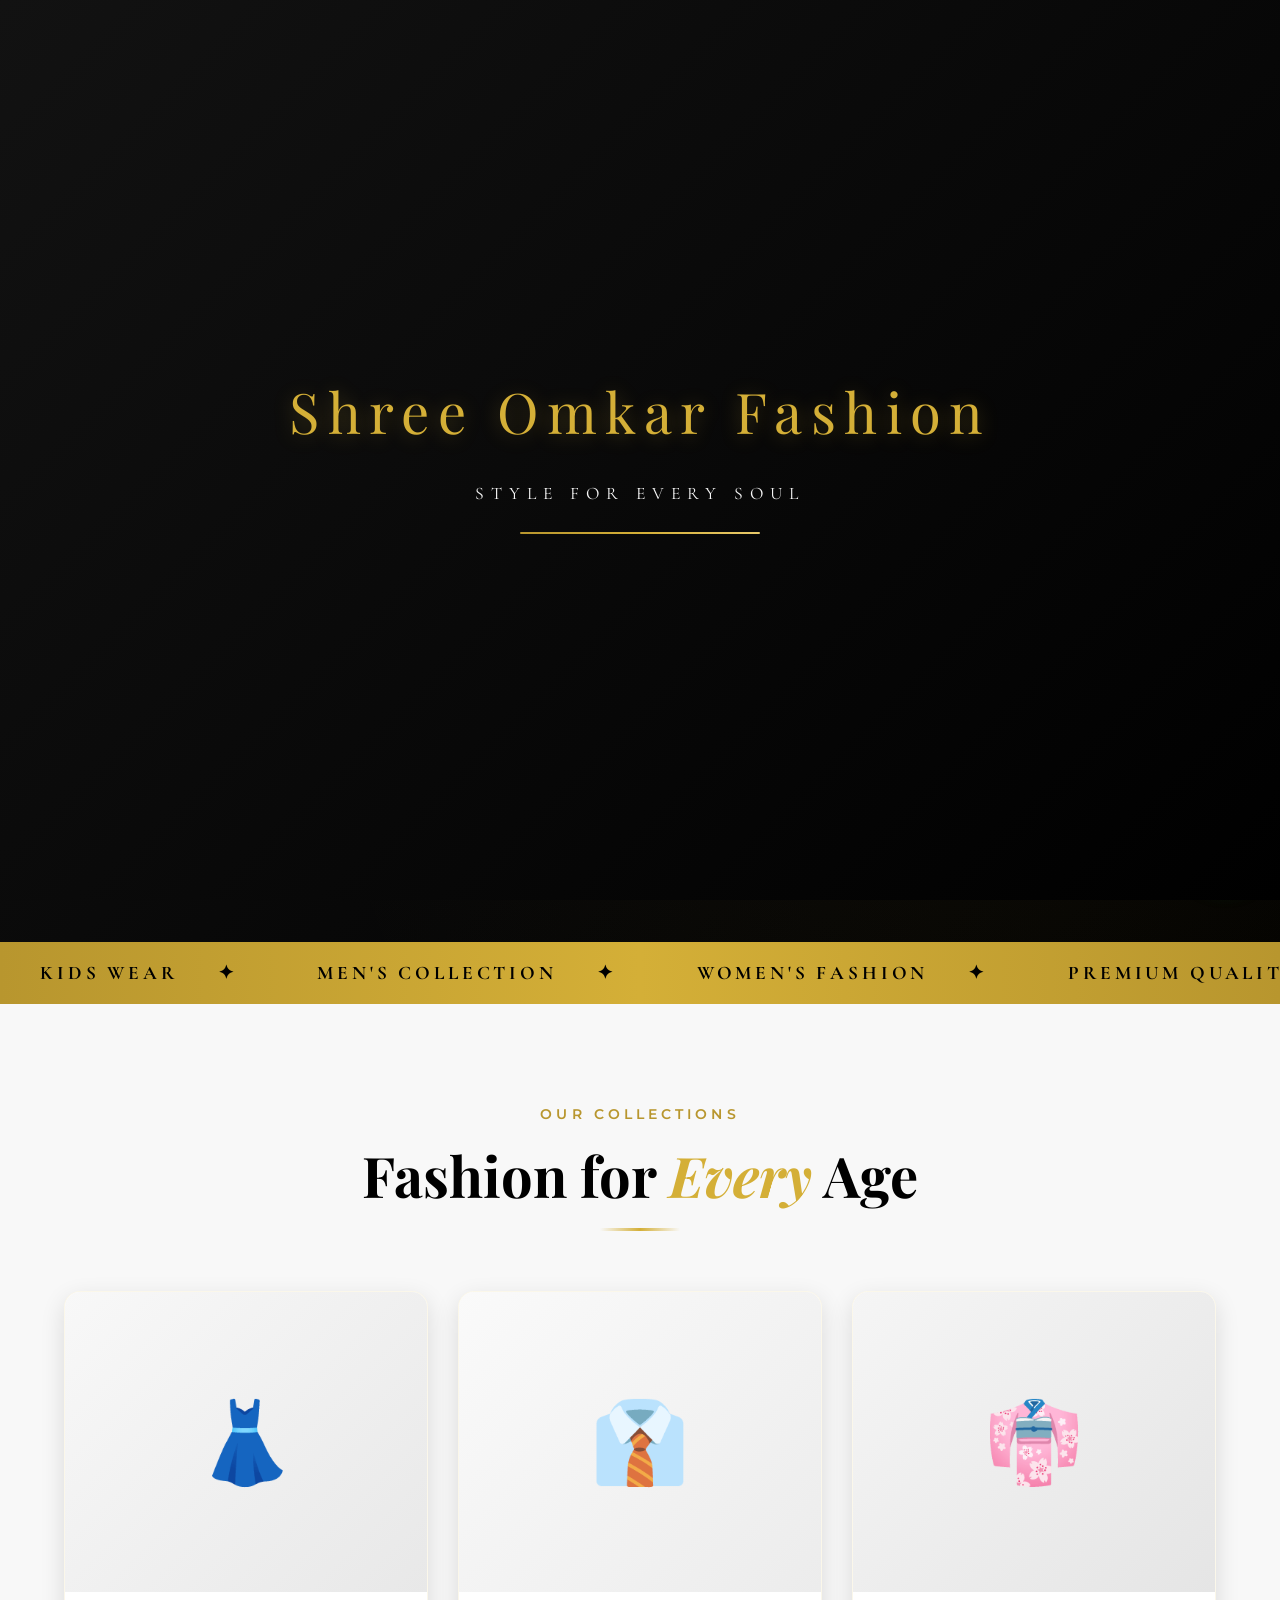
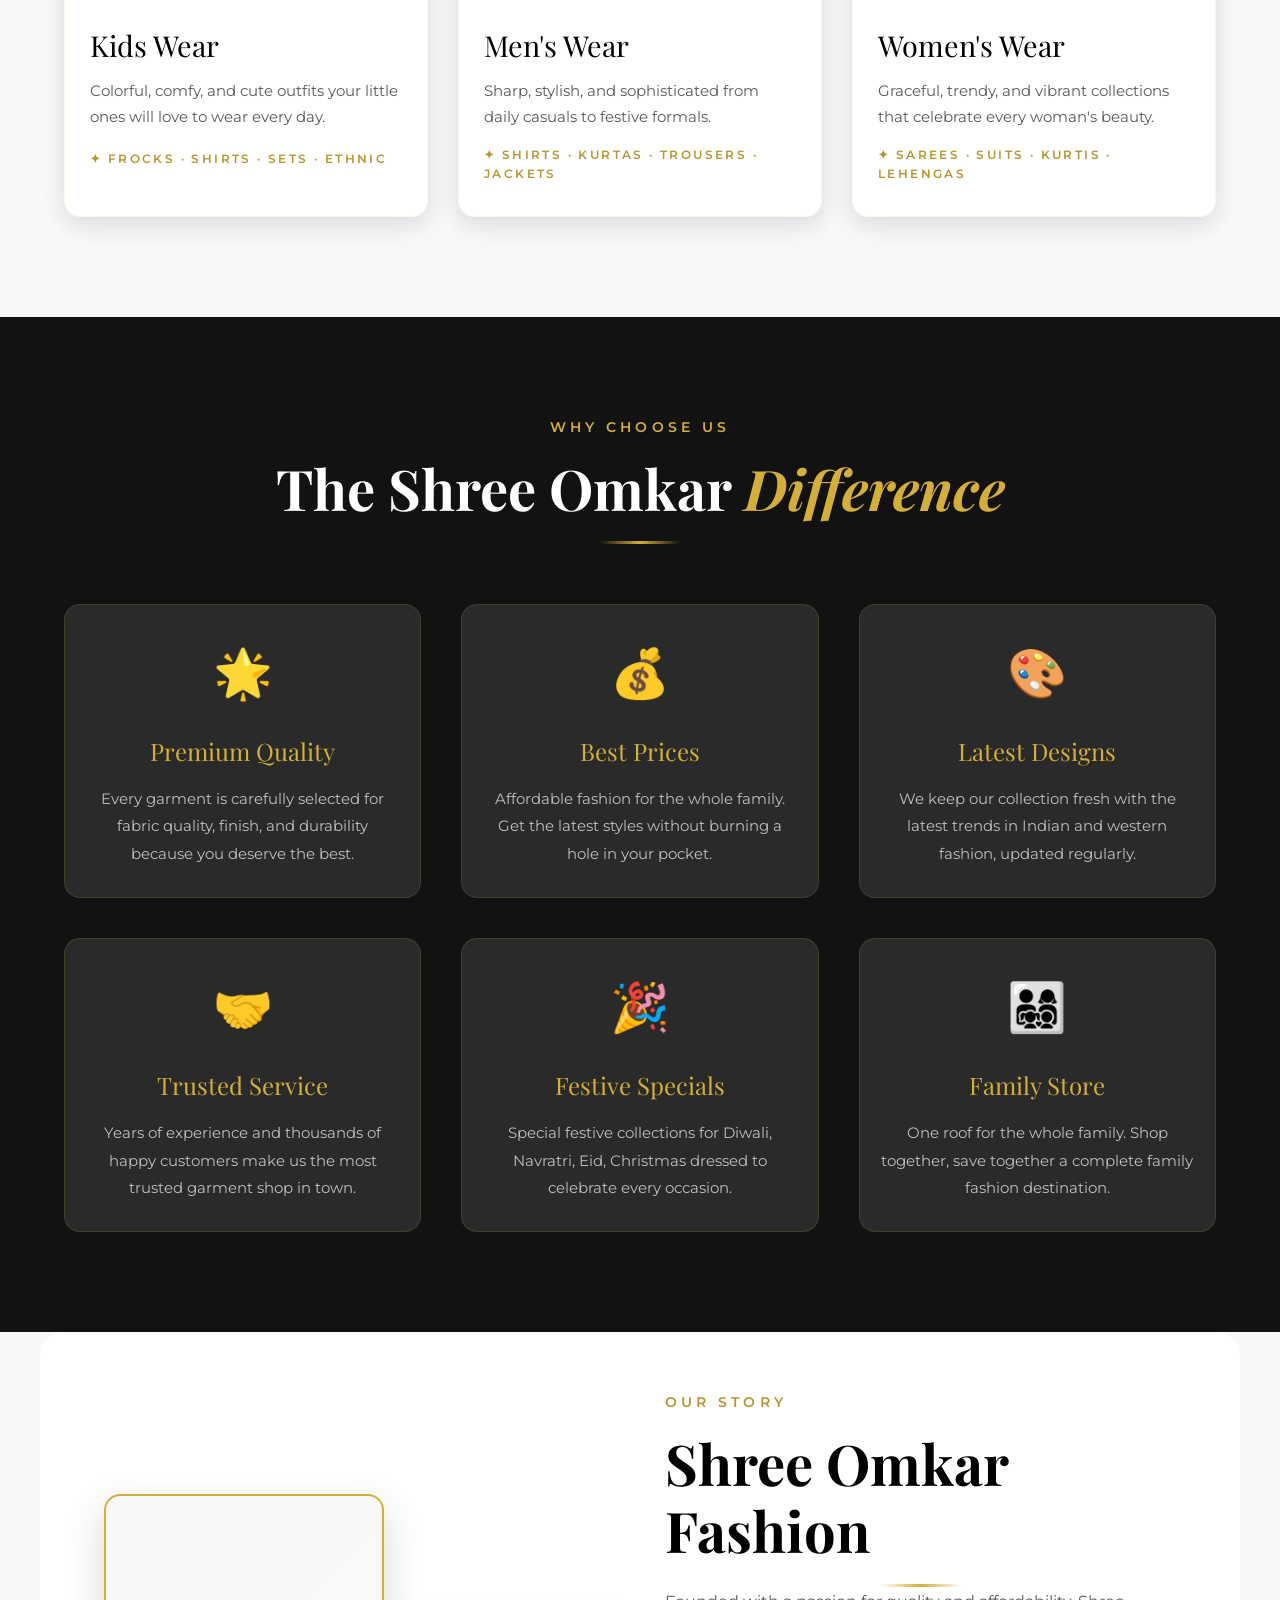
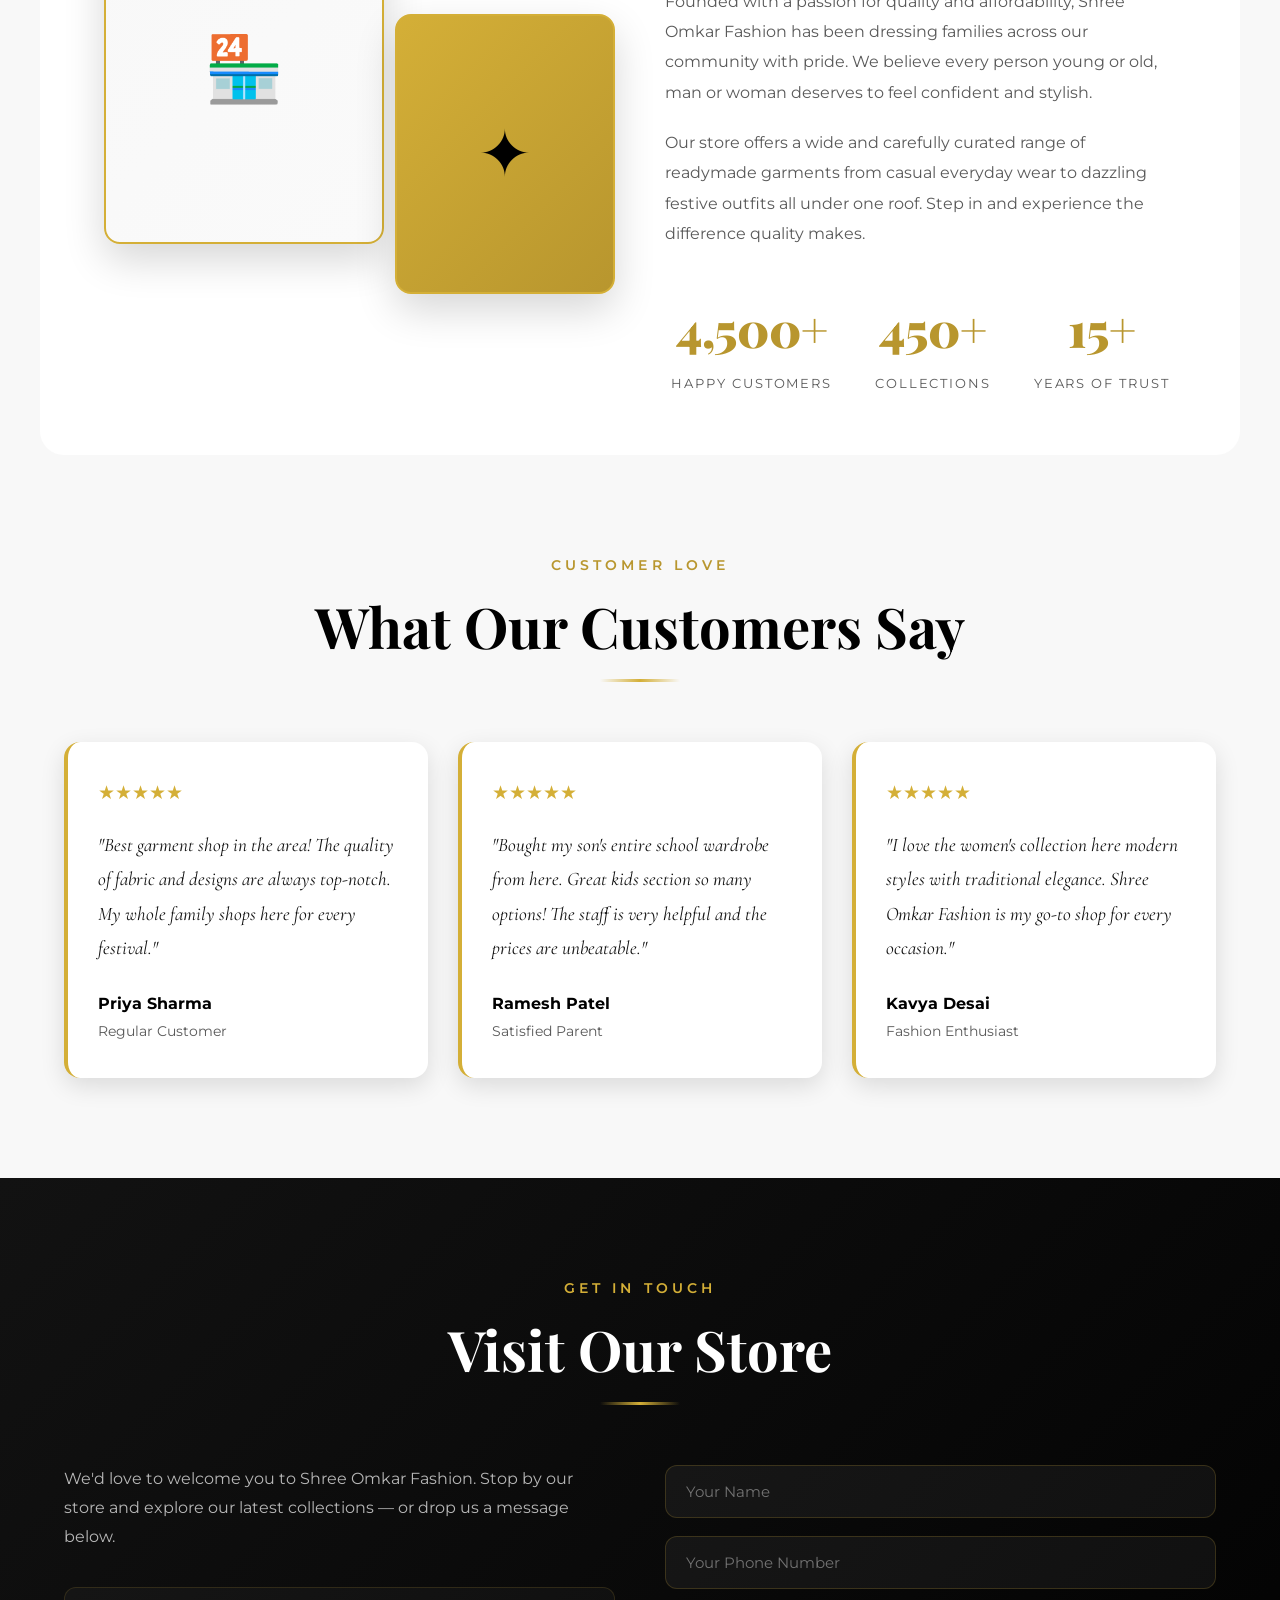
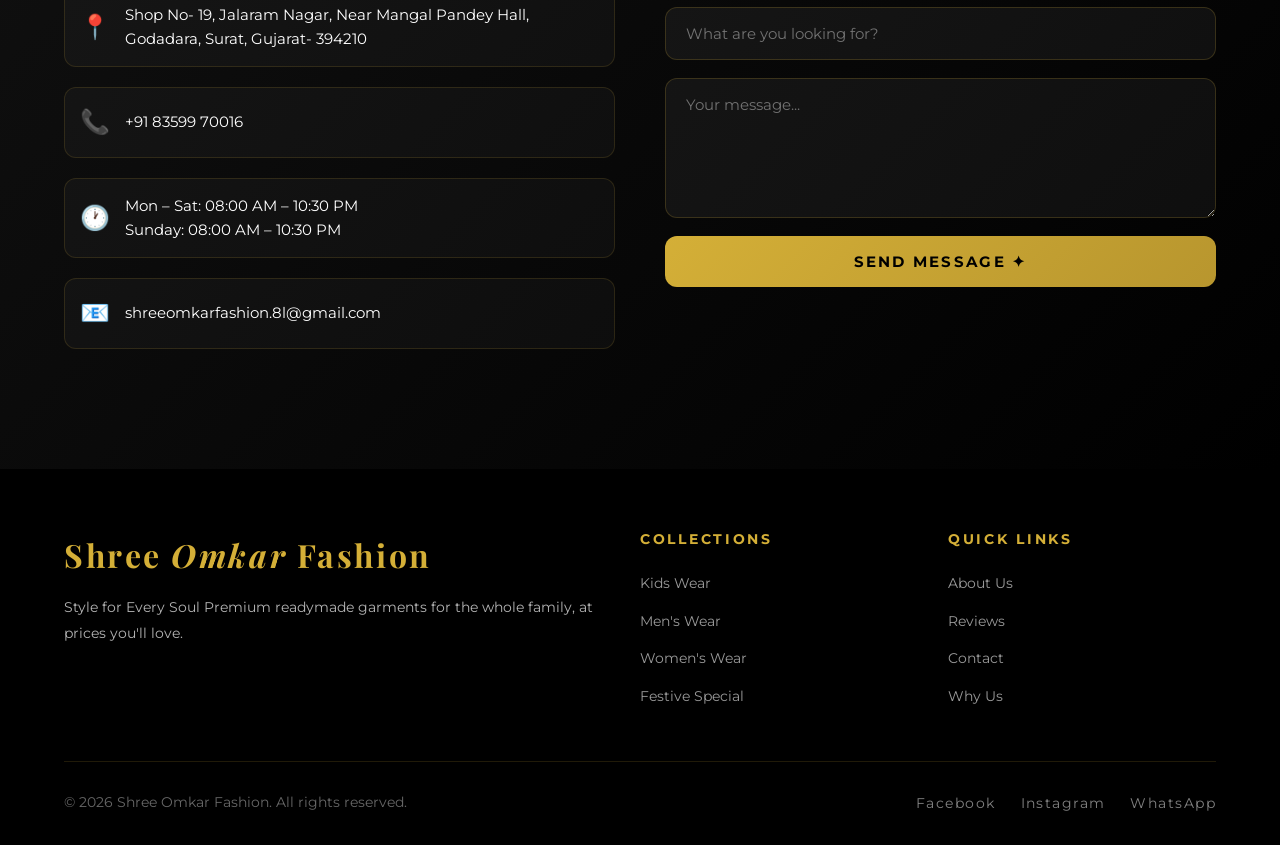
==== commit 42a8bd96: "chnage color: to Black + White + Gold" ====
--- a/index.html
+++ b/index.html
@@ -11,63 +11,54 @@
         href="https://fonts.googleapis.com/css2?family=Cormorant+Garamond:wght@300;400;500;600;700&family=Montserrat:wght@300;400;500;600;700&family=Playfair+Display:ital,wght@0,400;0,700;0,900;1,400&display=swap"
         rel="stylesheet">
     <style>
-        /* ── PREMIUM BEIGE & BROWN COLOR PALETTE ── */
+        /* ── PREMIUM BLACK, WHITE & GOLD COLOR PALETTE ── */
         :root {
-            /* Primary Backgrounds */
-            --beige-primary: #F5F5DC;
-            /* Main beige background */
-            --beige-soft: #EFE6D8;
-            /* Softer beige alternative */
-            --beige-warm: #E8DCC8;
-            /* Warm beige for accents */
-            --beige-dark: #D4C4A8;
-            /* Darker beige for depth */
+            /* Black Primary */
+            --black-primary: #000000;
+            --black-soft: #121212;
+            /* Better for UI backgrounds */
+            --black-rich: #0A0A0A;
+            /* Rich black */
+            --black-warm: #1A1818;
+            /* Warm black */
+            --black-light: #2A2A2A;
+            /* Light black for cards */
 
             /* White Base */
             --white-pure: #FFFFFF;
-            --white-soft: #FAFAFA;
-            /* Off-white - better for eyes */
-            --white-warm: #F8F6F2;
+            --white-soft: #F8F8F8;
+            /* Cleaner off-white */
+            --white-warm: #F5F5F5;
             /* Warm white */
-
-            /* Brown Text & Accents */
-            --brown-dark: #4B2E2B;
-            /* Dark brown - primary text */
-            --brown-medium: #8B5E3C;
-            /* Medium brown - accents */
-            --brown-light: #A0714F;
-            /* Light brown - hover states */
-            --brown-soft: #C4A07A;
-            /* Soft brown - borders */
-            --brown-warm: #6B3A2A;
-            /* Warm brown - highlights */
-
-            /* Additional Neutrals */
-            --gray-light: #F0EDE8;
-            --gray-medium: #D4CFC8;
-            --gray-dark: #5A554D;
-
-            /* Accent Colors */
-            --accent-gold: #C4A035;
-            /* Subtle gold accent */
-            --accent-cream: #FFF8E7;
-            /* Cream accent */
+            --white-cream: #FAFAFA;
+            /* Cream white */
+
+            /* Gold Accent - The Important One */
+            --gold-classic: #D4AF37;
+            /* Classic luxurious gold */
+            --gold-soft: #C9A14A;
+            /* Soft elegant gold */
+            --gold-dark: #B8962E;
+            /* Rich dark gold */
+            --gold-light: #E8C96A;
+            /* Light gold for highlights */
+            --gold-muted: #A8882C;
+            /* Muted gold for subtle accents */
 
             /* Text Colors */
-            --text-primary: #4B2E2B;
-            /* Dark brown for main text */
-            --text-secondary: #8B5E3C;
-            /* Medium brown for secondary */
-            --text-muted: #A08060;
-            /* Muted brown for subtle text */
-            --text-light: #C4A07A;
-            /* Light brown for meta info */
+            --text-light: #FFFFFF;
+            --text-light-muted: rgba(255, 255, 255, 0.7);
+            --text-dark: #121212;
+            --text-dark-muted: rgba(18, 18, 18, 0.7);
+            --text-gold: #D4AF37;
 
             /* Shadows & Effects */
-            --shadow-sm: 0 2px 8px rgba(75, 46, 43, 0.06);
-            --shadow-md: 0 8px 24px rgba(75, 46, 43, 0.08);
-            --shadow-lg: 0 16px 40px rgba(75, 46, 43, 0.12);
-            --shadow-xl: 0 24px 60px rgba(75, 46, 43, 0.15);
+            --shadow-sm: 0 2px 8px rgba(0, 0, 0, 0.08);
+            --shadow-md: 0 8px 24px rgba(0, 0, 0, 0.12);
+            --shadow-lg: 0 16px 40px rgba(0, 0, 0, 0.16);
+            --shadow-xl: 0 24px 60px rgba(0, 0, 0, 0.2);
+            --shadow-gold: 0 8px 30px rgba(212, 175, 55, 0.2);
+            --shadow-gold-lg: 0 16px 50px rgba(212, 175, 55, 0.25);
 
             /* Animation */
             --ease-premium: cubic-bezier(0.4, 0, 0.2, 1);
@@ -94,8 +85,8 @@
         }
 
         body {
-            background: var(--beige-primary);
-            color: var(--text-primary);
+            background: var(--white-soft);
+            color: var(--text-dark);
             font-family: 'Montserrat', sans-serif;
             overflow-x: hidden;
             line-height: 1.6;
@@ -114,7 +105,7 @@
         }
 
         :focus-visible {
-            outline: 3px solid var(--brown-medium);
+            outline: 3px solid var(--gold-classic);
             outline-offset: 4px;
             border-radius: 8px;
         }
@@ -125,20 +116,20 @@
                 position: fixed;
                 width: 8px;
                 height: 8px;
-                background: var(--brown-medium);
+                background: var(--gold-classic);
                 border-radius: 50%;
                 pointer-events: none;
                 z-index: 9999;
                 transform: translate(-50%, -50%);
                 transition: width 0.2s, height 0.2s;
-                mix-blend-mode: multiply;
+                mix-blend-mode: difference;
             }
 
             .cursor-ring {
                 position: fixed;
                 width: 40px;
                 height: 40px;
-                border: 1.5px solid var(--brown-dark);
+                border: 1.5px solid var(--gold-classic);
                 border-radius: 50%;
                 pointer-events: none;
                 z-index: 9998;
@@ -151,7 +142,7 @@
         #loader {
             position: fixed;
             inset: 0;
-            background: linear-gradient(135deg, var(--beige-soft) 0%, var(--beige-primary) 100%);
+            background: linear-gradient(135deg, var(--black-soft) 0%, var(--black-primary) 100%);
             z-index: 10000;
             display: flex;
             flex-direction: column;
@@ -163,15 +154,16 @@
         .loader-logo {
             font-family: 'Playfair Display', serif;
             font-size: clamp(2rem, 8vw, 3.5rem);
-            color: var(--brown-dark);
+            color: var(--gold-classic);
             letter-spacing: 0.15em;
             opacity: 0;
             animation: fadeUp 0.8s 0.3s forwards;
+            text-shadow: 0 2px 20px rgba(212, 175, 55, 0.3);
         }
 
         .loader-sub {
             font-family: 'Cormorant Garamond', serif;
-            color: var(--brown-medium);
+            color: var(--white-soft);
             font-size: clamp(0.9rem, 3vw, 1.1rem);
             letter-spacing: 0.4em;
             text-transform: uppercase;
@@ -182,7 +174,7 @@
         .loader-bar {
             width: min(240px, 60vw);
             height: 2px;
-            background: var(--beige-dark);
+            background: rgba(255, 255, 255, 0.1);
             border-radius: 2px;
             overflow: hidden;
             opacity: 0;
@@ -191,7 +183,7 @@
 
         .loader-fill {
             height: 100%;
-            background: linear-gradient(90deg, var(--brown-light), var(--brown-dark), var(--brown-medium));
+            background: linear-gradient(90deg, var(--gold-dark), var(--gold-classic), var(--gold-light));
             width: 0;
             animation: fill 2s 1.2s var(--ease-premium) forwards;
         }
@@ -216,14 +208,14 @@
 
         /* ── TOP BANNER ── */
         .top-banner {
-            background: linear-gradient(90deg, var(--brown-dark) 0%, var(--brown-medium) 50%, var(--brown-dark) 100%);
-            color: var(--white-soft);
+            background: linear-gradient(90deg, var(--gold-dark) 0%, var(--gold-classic) 50%, var(--gold-dark) 100%);
+            color: var(--black-primary);
             text-align: center;
             padding: 10px;
             font-size: clamp(0.7rem, 3vw, 0.85rem);
             letter-spacing: 0.15em;
             text-transform: uppercase;
-            font-weight: 500;
+            font-weight: 600;
             position: relative;
             z-index: 100;
         }
@@ -234,9 +226,9 @@
             top: 0;
             width: 100%;
             z-index: 1000;
-            background: rgba(255, 255, 255, 0.95);
+            background: rgba(255, 255, 255, 0.98);
             backdrop-filter: blur(20px);
-            border-bottom: 1px solid var(--beige-dark);
+            border-bottom: 1px solid rgba(212, 175, 55, 0.2);
             transform: translateY(-100%);
             transition: transform 0.6s var(--ease-premium);
             padding: 12px 0;
@@ -256,13 +248,13 @@
         .nav-logo {
             font-family: 'Playfair Display', serif;
             font-size: clamp(1.2rem, 4vw, 1.8rem);
-            color: var(--brown-dark);
+            color: var(--black-primary);
             letter-spacing: 0.08em;
             font-weight: 700;
         }
 
         .nav-logo span {
-            color: var(--brown-medium);
+            color: var(--gold-classic);
             font-style: italic;
         }
 
@@ -280,7 +272,7 @@
             display: block;
             width: 100%;
             height: 2px;
-            background: var(--brown-dark);
+            background: var(--black-primary);
             position: absolute;
             transition: all 0.3s var(--ease-premium);
         }
@@ -320,7 +312,7 @@
             padding: 80px 30px 30px;
             list-style: none;
             transition: right 0.4s var(--ease-premium);
-            box-shadow: -5px 0 30px rgba(75, 46, 43, 0.1);
+            box-shadow: -5px 0 30px rgba(0, 0, 0, 0.1);
             z-index: 999;
         }
 
@@ -336,7 +328,7 @@
             font-size: 1rem;
             letter-spacing: 0.1em;
             text-transform: uppercase;
-            color: var(--text-primary);
+            color: var(--text-dark);
             text-decoration: none;
             font-weight: 500;
             transition: color 0.3s;
@@ -345,13 +337,13 @@
         }
 
         .nav-links a:hover {
-            color: var(--brown-medium);
+            color: var(--gold-classic);
         }
 
         .nav-overlay {
             position: fixed;
             inset: 0;
-            background: rgba(75, 46, 43, 0.3);
+            background: rgba(0, 0, 0, 0.5);
             z-index: 998;
             opacity: 0;
             visibility: hidden;
@@ -394,8 +386,8 @@
 
             .nav-cta {
                 display: block;
-                background: var(--brown-medium);
-                color: var(--white-soft);
+                background: var(--gold-classic);
+                color: var(--black-primary);
                 padding: 12px 28px;
                 border: none;
                 font-family: 'Montserrat', sans-serif;
@@ -409,9 +401,9 @@
             }
 
             .nav-cta:hover {
-                background: var(--brown-dark);
+                background: var(--gold-dark);
                 transform: translateY(-2px);
-                box-shadow: 0 10px 30px rgba(75, 46, 43, 0.15);
+                box-shadow: var(--shadow-gold);
             }
         }
 
@@ -420,7 +412,7 @@
             min-height: 100vh;
             display: flex;
             align-items: center;
-            background: linear-gradient(135deg, var(--beige-soft) 0%, var(--beige-primary) 100%);
+            background: linear-gradient(135deg, var(--black-soft) 0%, var(--black-primary) 100%);
             position: relative;
             overflow: hidden;
             padding: 80px 0;
@@ -430,8 +422,8 @@
             position: absolute;
             inset: 0;
             background:
-                radial-gradient(circle at 20% 30%, rgba(139, 94, 60, 0.05) 0%, transparent 50%),
-                radial-gradient(circle at 80% 70%, rgba(75, 46, 43, 0.03) 0%, transparent 60%);
+                radial-gradient(circle at 20% 30%, rgba(212, 175, 55, 0.08) 0%, transparent 50%),
+                radial-gradient(circle at 80% 70%, rgba(212, 175, 55, 0.05) 0%, transparent 60%);
         }
 
         .hero-content {
@@ -445,15 +437,15 @@
 
         .hero-badge {
             display: inline-block;
-            border: 1.5px solid var(--brown-medium);
-            color: var(--brown-dark);
+            border: 1.5px solid var(--gold-classic);
+            color: var(--gold-classic);
             font-size: clamp(0.7rem, 3vw, 0.85rem);
             letter-spacing: 0.3em;
             text-transform: uppercase;
             padding: 10px 25px;
             margin-bottom: 30px;
             backdrop-filter: blur(10px);
-            background: rgba(245, 245, 220, 0.5);
+            background: rgba(18, 18, 18, 0.3);
             border-radius: 50px;
         }
 
@@ -461,38 +453,38 @@
             font-family: 'Playfair Display', serif;
             font-size: clamp(2.5rem, 10vw, 6rem);
             line-height: 1.1;
-            color: var(--brown-dark);
+            color: var(--white-pure);
             font-weight: 900;
             margin-bottom: 20px;
         }
 
-        .hero-title .brown-accent {
-            color: var(--brown-medium);
+        .hero-title .gold-accent {
+            color: var(--gold-classic);
             font-style: italic;
         }
 
         .hero-title .outline {
-            -webkit-text-stroke: 1.5px var(--brown-dark);
+            -webkit-text-stroke: 1.5px var(--gold-classic);
             color: transparent;
         }
 
         @media (max-width: 768px) {
             .hero-title .outline {
-                -webkit-text-stroke: 1px var(--brown-dark);
+                -webkit-text-stroke: 1px var(--gold-classic);
             }
         }
 
         .hero-tagline {
             font-family: 'Cormorant Garamond', serif;
             font-size: clamp(1.1rem, 4vw, 1.8rem);
-            color: var(--brown-medium);
+            color: var(--gold-soft);
             margin-bottom: 20px;
             letter-spacing: 0.05em;
             font-weight: 400;
         }
 
         .hero-desc {
-            color: var(--text-secondary);
+            color: var(--text-light-muted);
             font-size: clamp(0.9rem, 3.5vw, 1.1rem);
             max-width: 600px;
             margin: 0 auto 40px;
@@ -507,15 +499,15 @@
         }
 
         .btn-primary {
-            background: var(--brown-medium);
-            color: var(--white-soft);
+            background: linear-gradient(135deg, var(--gold-classic), var(--gold-dark));
+            color: var(--black-primary);
             padding: clamp(12px, 3vw, 16px) clamp(24px, 5vw, 40px);
             font-size: clamp(0.8rem, 3vw, 0.95rem);
             letter-spacing: 0.15em;
             text-transform: uppercase;
             border: none;
             cursor: pointer;
-            font-weight: 600;
+            font-weight: 700;
             transition: all 0.3s var(--ease-premium);
             text-decoration: none;
             display: inline-block;
@@ -523,15 +515,14 @@
         }
 
         .btn-primary:hover {
-            background: var(--brown-dark);
             transform: translateY(-3px);
-            box-shadow: 0 15px 40px rgba(75, 46, 43, 0.2);
+            box-shadow: var(--shadow-gold-lg);
         }
 
         .btn-outline {
             background: transparent;
-            border: 1.5px solid var(--brown-medium);
-            color: var(--brown-dark);
+            border: 1.5px solid var(--gold-classic);
+            color: var(--gold-classic);
             padding: clamp(12px, 3vw, 16px) clamp(24px, 5vw, 40px);
             font-size: clamp(0.8rem, 3vw, 0.95rem);
             letter-spacing: 0.15em;
@@ -545,16 +536,16 @@
         }
 
         .btn-outline:hover {
-            background: var(--brown-medium);
-            color: var(--white-soft);
+            background: var(--gold-classic);
+            color: var(--black-primary);
         }
 
         /* ── FLOATING ELEMENTS ── */
         .floating-shape {
             position: absolute;
             border-radius: 50%;
-            background: rgba(139, 94, 60, 0.03);
-            border: 1px solid rgba(139, 94, 60, 0.08);
+            background: rgba(212, 175, 55, 0.03);
+            border: 1px solid rgba(212, 175, 55, 0.1);
             animation: float 12s ease-in-out infinite;
             pointer-events: none;
         }
@@ -600,11 +591,9 @@
 
         /* ── MARQUEE ── */
         .marquee-wrap {
-            background: linear-gradient(90deg, var(--beige-dark), var(--beige-soft), var(--beige-dark));
+            background: linear-gradient(90deg, var(--gold-dark), var(--gold-classic), var(--gold-dark));
             overflow: hidden;
             padding: 16px 0;
-            border-top: 1px solid var(--beige-warm);
-            border-bottom: 1px solid var(--beige-warm);
         }
 
         .marquee-track {
@@ -622,7 +611,7 @@
             font-family: 'Cormorant Garamond', serif;
             font-size: clamp(1rem, 3vw, 1.2rem);
             letter-spacing: 0.2em;
-            color: var(--brown-dark);
+            color: var(--black-primary);
             padding: 0 40px;
             font-weight: 700;
             text-transform: uppercase;
@@ -631,7 +620,7 @@
         .marquee-track span::after {
             content: '✦';
             margin-left: 40px;
-            color: var(--brown-medium);
+            color: var(--black-primary);
         }
 
         @keyframes marquee {
@@ -658,7 +647,7 @@
             font-size: clamp(0.7rem, 2.5vw, 0.85rem);
             letter-spacing: 0.3em;
             text-transform: uppercase;
-            color: var(--brown-medium);
+            color: var(--gold-dark);
             margin-bottom: 15px;
             font-weight: 600;
         }
@@ -666,7 +655,7 @@
         .section-title {
             font-family: 'Playfair Display', serif;
             font-size: clamp(2rem, 6vw, 3.5rem);
-            color: var(--brown-dark);
+            color: var(--black-primary);
             line-height: 1.2;
             margin-bottom: 20px;
         }
@@ -674,7 +663,7 @@
         .divider {
             width: 80px;
             height: 3px;
-            background: linear-gradient(90deg, transparent, var(--brown-medium), transparent);
+            background: linear-gradient(90deg, transparent, var(--gold-classic), transparent);
             margin: 0 auto;
         }
 
@@ -707,11 +696,13 @@
             border-radius: 16px;
             box-shadow: var(--shadow-md);
             transition: all 0.4s var(--ease-premium);
+            border: 1px solid rgba(212, 175, 55, 0.1);
         }
 
         .cat-card:hover {
             transform: translateY(-10px);
             box-shadow: var(--shadow-xl);
+            border-color: var(--gold-classic);
         }
 
         .cat-img-wrap {
@@ -735,21 +726,21 @@
         }
 
         .cat-bg-kids {
-            background: linear-gradient(135deg, #FFF5F0 0%, #FFE8E0 100%);
+            background: linear-gradient(135deg, #F8F8F8 0%, #E8E8E8 100%);
         }
 
         .cat-bg-men {
-            background: linear-gradient(135deg, #F5F0EB 0%, #E8E0D8 100%);
+            background: linear-gradient(135deg, #FAFAFA 0%, #ECECEC 100%);
         }
 
         .cat-bg-women {
-            background: linear-gradient(135deg, #FDF5F0 0%, #F5E8DC 100%);
+            background: linear-gradient(135deg, #F5F5F5 0%, #E5E5E5 100%);
         }
 
         .cat-overlay {
             position: absolute;
             inset: 0;
-            background: rgba(75, 46, 43, 0.85);
+            background: rgba(0, 0, 0, 0.85);
             display: flex;
             align-items: center;
             justify-content: center;
@@ -763,8 +754,8 @@
         }
 
         .cat-btn {
-            border: 1.5px solid var(--white-soft);
-            color: var(--white-soft);
+            border: 1.5px solid var(--gold-classic);
+            color: var(--gold-classic);
             padding: 12px 30px;
             font-size: 0.85rem;
             letter-spacing: 0.2em;
@@ -773,11 +764,12 @@
             cursor: pointer;
             transition: all 0.3s;
             border-radius: 50px;
+            font-weight: 600;
         }
 
         .cat-btn:hover {
-            background: var(--white-soft);
-            color: var(--brown-dark);
+            background: var(--gold-classic);
+            color: var(--black-primary);
         }
 
         .cat-info {
@@ -787,13 +779,13 @@
         .cat-name {
             font-family: 'Playfair Display', serif;
             font-size: 1.8rem;
-            color: var(--brown-dark);
+            color: var(--black-primary);
             margin-bottom: 10px;
         }
 
         .cat-desc {
             font-size: 0.95rem;
-            color: var(--text-secondary);
+            color: var(--text-dark-muted);
             margin-bottom: 15px;
             line-height: 1.7;
         }
@@ -802,22 +794,22 @@
             display: inline-block;
             font-size: 0.75rem;
             letter-spacing: 0.2em;
-            color: var(--brown-medium);
+            color: var(--gold-dark);
             text-transform: uppercase;
             font-weight: 600;
         }
 
         /* ── FEATURES GRID ── */
         #features {
-            background: linear-gradient(135deg, var(--beige-soft) 0%, var(--beige-primary) 100%);
+            background: var(--black-soft);
         }
 
         #features .section-title {
-            color: var(--brown-dark);
+            color: var(--white-pure);
         }
 
         #features .section-tag {
-            color: var(--brown-medium);
+            color: var(--gold-classic);
         }
 
         .features-grid {
@@ -843,17 +835,16 @@
         .feature-item {
             text-align: center;
             padding: 30px 20px;
-            background: var(--white-pure);
+            background: var(--black-light);
             border-radius: 16px;
-            border: 1px solid var(--beige-dark);
+            border: 1px solid rgba(212, 175, 55, 0.15);
             transition: all 0.3s;
-            box-shadow: var(--shadow-sm);
         }
 
         .feature-item:hover {
             transform: translateY(-5px);
-            border-color: var(--brown-medium);
-            box-shadow: var(--shadow-lg);
+            border-color: var(--gold-classic);
+            box-shadow: var(--shadow-gold);
         }
 
         .feature-icon {
@@ -865,13 +856,13 @@
         .feature-title {
             font-family: 'Playfair Display', serif;
             font-size: 1.5rem;
-            color: var(--brown-dark);
+            color: var(--gold-classic);
             margin-bottom: 15px;
         }
 
         .feature-text {
             font-size: 0.95rem;
-            color: var(--text-secondary);
+            color: var(--text-light-muted);
             line-height: 1.8;
         }
 
@@ -882,7 +873,7 @@
             gap: 50px;
             max-width: 1200px;
             margin: 0 auto;
-            background: var(--white-soft);
+            background: var(--white-pure);
             border-radius: 24px;
             padding: 60px 5%;
         }
@@ -903,7 +894,7 @@
         .about-card {
             position: absolute;
             background: var(--white-pure);
-            border: 2px solid var(--brown-medium);
+            border: 2px solid var(--gold-classic);
             display: flex;
             align-items: center;
             justify-content: center;
@@ -918,7 +909,7 @@
             height: 350px;
             top: 0;
             left: 0;
-            background: linear-gradient(135deg, var(--beige-primary), var(--beige-soft));
+            background: linear-gradient(135deg, var(--white-soft), var(--white-cream));
         }
 
         .about-card-2 {
@@ -926,8 +917,8 @@
             height: 280px;
             bottom: 0;
             right: 0;
-            background: linear-gradient(135deg, var(--brown-light), var(--brown-soft));
-            color: var(--white-soft);
+            background: linear-gradient(135deg, var(--gold-classic), var(--gold-dark));
+            color: var(--black-primary);
         }
 
         @media (max-width: 768px) {
@@ -961,7 +952,7 @@
         .stat-num {
             font-family: 'Playfair Display', serif;
             font-size: clamp(2rem, 5vw, 3rem);
-            color: var(--brown-medium);
+            color: var(--gold-dark);
             font-weight: 900;
         }
 
@@ -969,13 +960,13 @@
             font-size: 0.8rem;
             letter-spacing: 0.15em;
             text-transform: uppercase;
-            color: var(--text-muted);
+            color: var(--text-dark-muted);
             margin-top: 8px;
         }
 
         /* ── TESTIMONIALS ── */
         #testimonials {
-            background: var(--beige-soft);
+            background: var(--white-soft);
         }
 
         .testimonials-grid {
@@ -1004,7 +995,7 @@
             border-radius: 16px;
             box-shadow: var(--shadow-md);
             transition: all 0.3s;
-            border-left: 4px solid var(--brown-medium);
+            border-left: 4px solid var(--gold-classic);
         }
 
         .t-card:hover {
@@ -1013,7 +1004,7 @@
         }
 
         .t-stars {
-            color: var(--accent-gold);
+            color: var(--gold-classic);
             font-size: 1.2rem;
             margin-bottom: 20px;
         }
@@ -1022,7 +1013,7 @@
             font-family: 'Cormorant Garamond', serif;
             font-size: 1.2rem;
             line-height: 1.8;
-            color: var(--text-primary);
+            color: var(--text-dark);
             margin-bottom: 25px;
             font-style: italic;
         }
@@ -1030,26 +1021,26 @@
         .t-name {
             font-weight: 700;
             font-size: 1rem;
-            color: var(--brown-dark);
+            color: var(--black-primary);
         }
 
         .t-role {
             font-size: 0.85rem;
-            color: var(--text-muted);
+            color: var(--text-dark-muted);
             margin-top: 5px;
         }
 
         /* ── CONTACT SECTION ── */
         #contact {
-            background: linear-gradient(135deg, var(--brown-dark) 0%, #3E2522 100%);
+            background: linear-gradient(135deg, var(--black-soft) 0%, var(--black-primary) 100%);
         }
 
         #contact .section-title {
-            color: var(--white-soft);
+            color: var(--white-pure);
         }
 
         #contact .section-tag {
-            color: var(--beige-soft);
+            color: var(--gold-classic);
         }
 
         .contact-grid {
@@ -1067,7 +1058,7 @@
         }
 
         .contact-info p {
-            color: rgba(255, 255, 255, 0.85);
+            color: var(--text-light-muted);
             line-height: 1.8;
             font-size: 1rem;
             margin-bottom: 35px;
@@ -1079,9 +1070,9 @@
             gap: 15px;
             margin-bottom: 20px;
             padding: 15px;
-            background: rgba(255, 255, 255, 0.05);
+            background: rgba(255, 255, 255, 0.03);
             border-radius: 12px;
-            border: 1px solid rgba(245, 245, 220, 0.15);
+            border: 1px solid rgba(212, 175, 55, 0.15);
         }
 
         .info-icon {
@@ -1089,7 +1080,7 @@
         }
 
         .info-text {
-            color: rgba(255, 255, 255, 0.9);
+            color: var(--text-light);
             font-size: 0.95rem;
         }
 
@@ -1101,9 +1092,9 @@
 
         .contact-form input,
         .contact-form textarea {
-            background: rgba(255, 255, 255, 0.08);
-            border: 1.5px solid rgba(245, 245, 220, 0.2);
-            color: var(--white-soft);
+            background: rgba(255, 255, 255, 0.05);
+            border: 1.5px solid rgba(212, 175, 55, 0.2);
+            color: var(--white-pure);
             padding: 16px 20px;
             font-family: 'Montserrat', sans-serif;
             font-size: 0.95rem;
@@ -1114,13 +1105,13 @@
 
         .contact-form input:focus,
         .contact-form textarea:focus {
-            border-color: var(--beige-soft);
-            background: rgba(255, 255, 255, 0.12);
+            border-color: var(--gold-classic);
+            background: rgba(255, 255, 255, 0.08);
         }
 
         .contact-form input::placeholder,
         .contact-form textarea::placeholder {
-            color: rgba(255, 255, 255, 0.5);
+            color: rgba(255, 255, 255, 0.4);
         }
 
         .contact-form textarea {
@@ -1129,8 +1120,8 @@
         }
 
         .form-btn {
-            background: var(--beige-primary);
-            color: var(--brown-dark);
+            background: linear-gradient(135deg, var(--gold-classic), var(--gold-dark));
+            color: var(--black-primary);
             border: none;
             padding: 16px;
             font-family: 'Montserrat', sans-serif;
@@ -1144,14 +1135,13 @@
         }
 
         .form-btn:hover {
-            background: var(--white-soft);
             transform: translateY(-3px);
-            box-shadow: 0 15px 40px rgba(245, 245, 220, 0.2);
+            box-shadow: var(--shadow-gold-lg);
         }
 
         /* ── FOOTER ── */
         footer {
-            background: var(--brown-dark);
+            background: var(--black-primary);
             padding: 60px 5% 30px;
         }
 
@@ -1171,18 +1161,18 @@
 
         .footer-brand .nav-logo {
             font-size: 2rem;
-            color: var(--beige-primary);
+            color: var(--gold-classic);
             margin-bottom: 15px;
         }
 
         .footer-brand p {
-            color: rgba(245, 245, 220, 0.7);
+            color: var(--text-light-muted);
             font-size: 0.9rem;
             line-height: 1.8;
         }
 
         .footer-links h4 {
-            color: var(--beige-primary);
+            color: var(--gold-classic);
             font-size: 0.85rem;
             letter-spacing: 0.2em;
             text-transform: uppercase;
@@ -1198,18 +1188,18 @@
         }
 
         .footer-links a {
-            color: rgba(245, 245, 220, 0.7);
+            color: rgba(255, 255, 255, 0.6);
             text-decoration: none;
             font-size: 0.9rem;
             transition: color 0.3s;
         }
 
         .footer-links a:hover {
-            color: var(--white-soft);
+            color: var(--gold-classic);
         }
 
         .footer-bottom {
-            border-top: 1px solid rgba(245, 245, 220, 0.15);
+            border-top: 1px solid rgba(212, 175, 55, 0.15);
             padding-top: 30px;
             display: flex;
             flex-direction: column;
@@ -1228,7 +1218,7 @@
 
         .footer-bottom p {
             font-size: 0.85rem;
-            color: rgba(245, 245, 220, 0.5);
+            color: rgba(255, 255, 255, 0.4);
         }
 
         .social-links {
@@ -1237,7 +1227,7 @@
         }
 
         .social-links a {
-            color: rgba(245, 245, 220, 0.6);
+            color: rgba(255, 255, 255, 0.5);
             text-decoration: none;
             font-size: 0.9rem;
             letter-spacing: 0.1em;
@@ -1245,7 +1235,7 @@
         }
 
         .social-links a:hover {
-            color: var(--white-soft);
+            color: var(--gold-classic);
         }
 
         /* ── WHATSAPP FLOAT ── */
@@ -1303,8 +1293,8 @@
             bottom: 100px;
             right: 25px;
             z-index: 400;
-            background: var(--brown-medium);
-            color: var(--white-soft);
+            background: var(--gold-classic);
+            color: var(--black-primary);
             width: 50px;
             height: 50px;
             border-radius: 50%;
@@ -1316,7 +1306,7 @@
             opacity: 0;
             visibility: hidden;
             transition: all 0.3s;
-            box-shadow: var(--shadow-md);
+            box-shadow: var(--shadow-gold);
         }
 
         .back-to-top.visible {
@@ -1326,7 +1316,7 @@
 
         .back-to-top:hover {
             transform: translateY(-5px);
-            background: var(--brown-dark);
+            background: var(--gold-dark);
         }
     </style>
 </head>
@@ -1388,11 +1378,11 @@
             <div class="hero-badge">✦ Premium Readymade Garments ✦</div>
             <h1 class="hero-title">
                 Where Every<br>
-                <span class="brown-accent">Thread</span> Tells<br>
+                <span class="gold-accent">Thread</span> Tells<br>
                 <span class="outline">Your Story</span>
             </h1>
             <p class="hero-tagline">"Style for Every Soul, Fashion for Every Family"</p>
-            <p class="hero-desc">Discover our handpicked collection of premium readymade garments — crafted with love
+            <p class="hero-desc">Discover our handpicked collection of premium readymade garments crafted with love
                 for kids, men & women. Quality you can feel, style you'll love.</p>
             <div class="hero-btns">
                 <a href="#categories" class="btn-primary">Explore Collections</a>
@@ -1416,7 +1406,7 @@
     <section id="categories">
         <div class="section-header">
             <div class="section-tag reveal">Our Collections</div>
-            <h2 class="section-title reveal">Fashion for <em style="color: var(--brown-medium);">Every</em> Age</h2>
+            <h2 class="section-title reveal">Fashion for <em style="color: var(--gold-classic);">Every</em> Age</h2>
             <div class="divider reveal"></div>
         </div>
 
@@ -1430,7 +1420,7 @@
                 </div>
                 <div class="cat-info">
                     <div class="cat-name">Kids Wear</div>
-                    <div class="cat-desc">Colorful, comfy, and cute — outfits your little ones will love to wear every
+                    <div class="cat-desc">Colorful, comfy, and cute outfits your little ones will love to wear every
                         day.</div>
                     <div class="cat-count">✦ Frocks · Shirts · Sets · Ethnic</div>
                 </div>
@@ -1445,7 +1435,7 @@
                 </div>
                 <div class="cat-info">
                     <div class="cat-name">Men's Wear</div>
-                    <div class="cat-desc">Sharp, stylish, and sophisticated — from daily casuals to festive formals.
+                    <div class="cat-desc">Sharp, stylish, and sophisticated from daily casuals to festive formals.
                     </div>
                     <div class="cat-count">✦ Shirts · Kurtas · Trousers · Jackets</div>
                 </div>
@@ -1460,7 +1450,7 @@
                 </div>
                 <div class="cat-info">
                     <div class="cat-name">Women's Wear</div>
-                    <div class="cat-desc">Graceful, trendy, and vibrant — collections that celebrate every woman's
+                    <div class="cat-desc">Graceful, trendy, and vibrant collections that celebrate every woman's
                         beauty.</div>
                     <div class="cat-count">✦ Sarees · Suits · Kurtis · Lehengas</div>
                 </div>
@@ -1472,7 +1462,7 @@
     <section id="features">
         <div class="section-header">
             <div class="section-tag reveal">Why Choose Us</div>
-            <h2 class="section-title reveal">The Shree Omkar <em style="color: var(--brown-medium);">Difference</em>
+            <h2 class="section-title reveal">The Shree Omkar <em style="color: var(--gold-classic);">Difference</em>
             </h2>
             <div class="divider reveal"></div>
         </div>
@@ -1481,7 +1471,7 @@
             <div class="feature-item reveal">
                 <span class="feature-icon">🌟</span>
                 <div class="feature-title">Premium Quality</div>
-                <p class="feature-text">Every garment is carefully selected for fabric quality, finish, and durability —
+                <p class="feature-text">Every garment is carefully selected for fabric quality, finish, and durability
                     because you deserve the best.</p>
             </div>
             <div class="feature-item reveal">
@@ -1505,13 +1495,13 @@
             <div class="feature-item reveal">
                 <span class="feature-icon">🎉</span>
                 <div class="feature-title">Festive Specials</div>
-                <p class="feature-text">Special festive collections for Diwali, Navratri, Eid, Christmas — dressed to
+                <p class="feature-text">Special festive collections for Diwali, Navratri, Eid, Christmas dressed to
                     celebrate every occasion.</p>
             </div>
             <div class="feature-item reveal">
                 <span class="feature-icon">👨‍👩‍👧‍👦</span>
                 <div class="feature-title">Family Store</div>
-                <p class="feature-text">One roof for the whole family. Shop together, save together — a complete family
+                <p class="feature-text">One roof for the whole family. Shop together, save together a complete family
                     fashion destination.</p>
             </div>
         </div>
@@ -1528,12 +1518,12 @@
             <div class="section-tag reveal">Our Story</div>
             <h2 class="section-title reveal">Shree Omkar Fashion</h2>
             <div class="divider reveal"></div>
-            <p class="reveal" style="color: var(--text-secondary); line-height: 1.9; margin-bottom: 20px;">Founded with
+            <p class="reveal" style="color: var(--text-dark-muted); line-height: 1.9; margin-bottom: 20px;">Founded with
                 a passion for quality and affordability, Shree Omkar Fashion has been dressing families across our
-                community with pride. We believe every person — young or old, man or woman — deserves to feel confident
+                community with pride. We believe every person young or old, man or woman deserves to feel confident
                 and stylish.</p>
-            <p class="reveal" style="color: var(--text-secondary); line-height: 1.9;">Our store offers a wide and
-                carefully curated range of readymade garments — from casual everyday wear to dazzling festive outfits —
+            <p class="reveal" style="color: var(--text-dark-muted); line-height: 1.9;">Our store offers a wide and
+                carefully curated range of readymade garments from casual everyday wear to dazzling festive outfits
                 all under one roof. Step in and experience the difference quality makes.</p>
 
             <div class="about-stats reveal">
@@ -1571,14 +1561,14 @@
             </div>
             <div class="t-card reveal">
                 <div class="t-stars">★★★★★</div>
-                <p class="t-quote">"Bought my son's entire school wardrobe from here. Great kids section — so many
+                <p class="t-quote">"Bought my son's entire school wardrobe from here. Great kids section so many
                     options! The staff is very helpful and the prices are unbeatable."</p>
                 <div class="t-name">Ramesh Patel</div>
                 <div class="t-role">Satisfied Parent</div>
             </div>
             <div class="t-card reveal">
                 <div class="t-stars">★★★★★</div>
-                <p class="t-quote">"I love the women's collection here — modern styles with traditional elegance. Shree
+                <p class="t-quote">"I love the women's collection here modern styles with traditional elegance. Shree
                     Omkar Fashion is my go-to shop for every occasion."</p>
                 <div class="t-name">Kavya Desai</div>
                 <div class="t-role">Fashion Enthusiast</div>
@@ -1600,19 +1590,20 @@
                     — or drop us a message below.</p>
                 <div class="info-row">
                     <span class="info-icon">📍</span>
-                    <span class="info-text">123 Fashion Street, MG Road, Ahmedabad, Gujarat - 380001</span>
+                    <span class="info-text">Shop No- 19, Jalaram Nagar, Near Mangal Pandey Hall, Godadara, Surat,
+                        Gujarat- 394210</span>
                 </div>
                 <div class="info-row">
                     <span class="info-icon">📞</span>
-                    <span class="info-text">+91 98765 43210</span>
+                    <span class="info-text">+91 83599 70016</span>
                 </div>
                 <div class="info-row">
                     <span class="info-icon">🕐</span>
-                    <span class="info-text">Mon – Sat: 10:00 AM – 9:00 PM<br>Sunday: 11:00 AM – 7:00 PM</span>
+                    <span class="info-text">Mon – Sat: 08:00 AM – 10:30 PM<br>Sunday: 08:00 AM – 10:30 PM</span>
                 </div>
                 <div class="info-row">
                     <span class="info-icon">📧</span>
-                    <span class="info-text">hello@shreeomkarfashion.com</span>
+                    <span class="info-text">shreeomkarfashion.8l@gmail.com</span>
                 </div>
             </div>
 
@@ -1633,7 +1624,7 @@
         <div class="footer-top">
             <div class="footer-brand">
                 <div class="nav-logo">Shree <span>Omkar</span> Fashion</div>
-                <p>Style for Every Soul — Premium readymade garments for the whole family, at prices you'll love.</p>
+                <p>Style for Every Soul Premium readymade garments for the whole family, at prices you'll love.</p>
             </div>
 
             <div class="footer-links">
@@ -1658,7 +1649,7 @@
         </div>
 
         <div class="footer-bottom">
-            <p>© 2025 Shree Omkar Fashion. All rights reserved. Made with ❤️ in Gujarat.</p>
+            <p>© 2026 Shree Omkar Fashion. All rights reserved.</p>
             <div class="social-links">
                 <a href="#">Facebook</a>
                 <a href="#">Instagram</a>
@@ -1668,7 +1659,7 @@
     </footer>
 
     <!-- WHATSAPP FLOAT -->
-    <a class="whatsapp-float" href="https://wa.me/919876543210" target="_blank" title="Chat on WhatsApp"
+    <a class="whatsapp-float" href="https://wa.me/918359970016" target="_blank" title="Chat on WhatsApp"
         aria-label="Chat on WhatsApp">💬</a>
 
     <!-- BACK TO TOP -->
@@ -1704,7 +1695,6 @@
             menuBtn.addEventListener('click', toggleMenu);
             navOverlay.addEventListener('click', toggleMenu);
 
-            // Close menu when clicking a link
             document.querySelectorAll('.nav-links a').forEach(link => {
                 link.addEventListener('click', () => {
                     if (navLinks.classList.contains('active')) {
@@ -1809,8 +1799,8 @@
                 const btn = e.target.querySelector('.form-btn');
                 const originalText = btn.textContent;
                 btn.textContent = '✓ Message Sent!';
-                btn.style.background = '#8B5E3C';
-                btn.style.color = '#FFFFFF';
+                btn.style.background = '#D4AF37';
+                btn.style.color = '#000000';
                 btn.disabled = true;
 
                 setTimeout(() => {
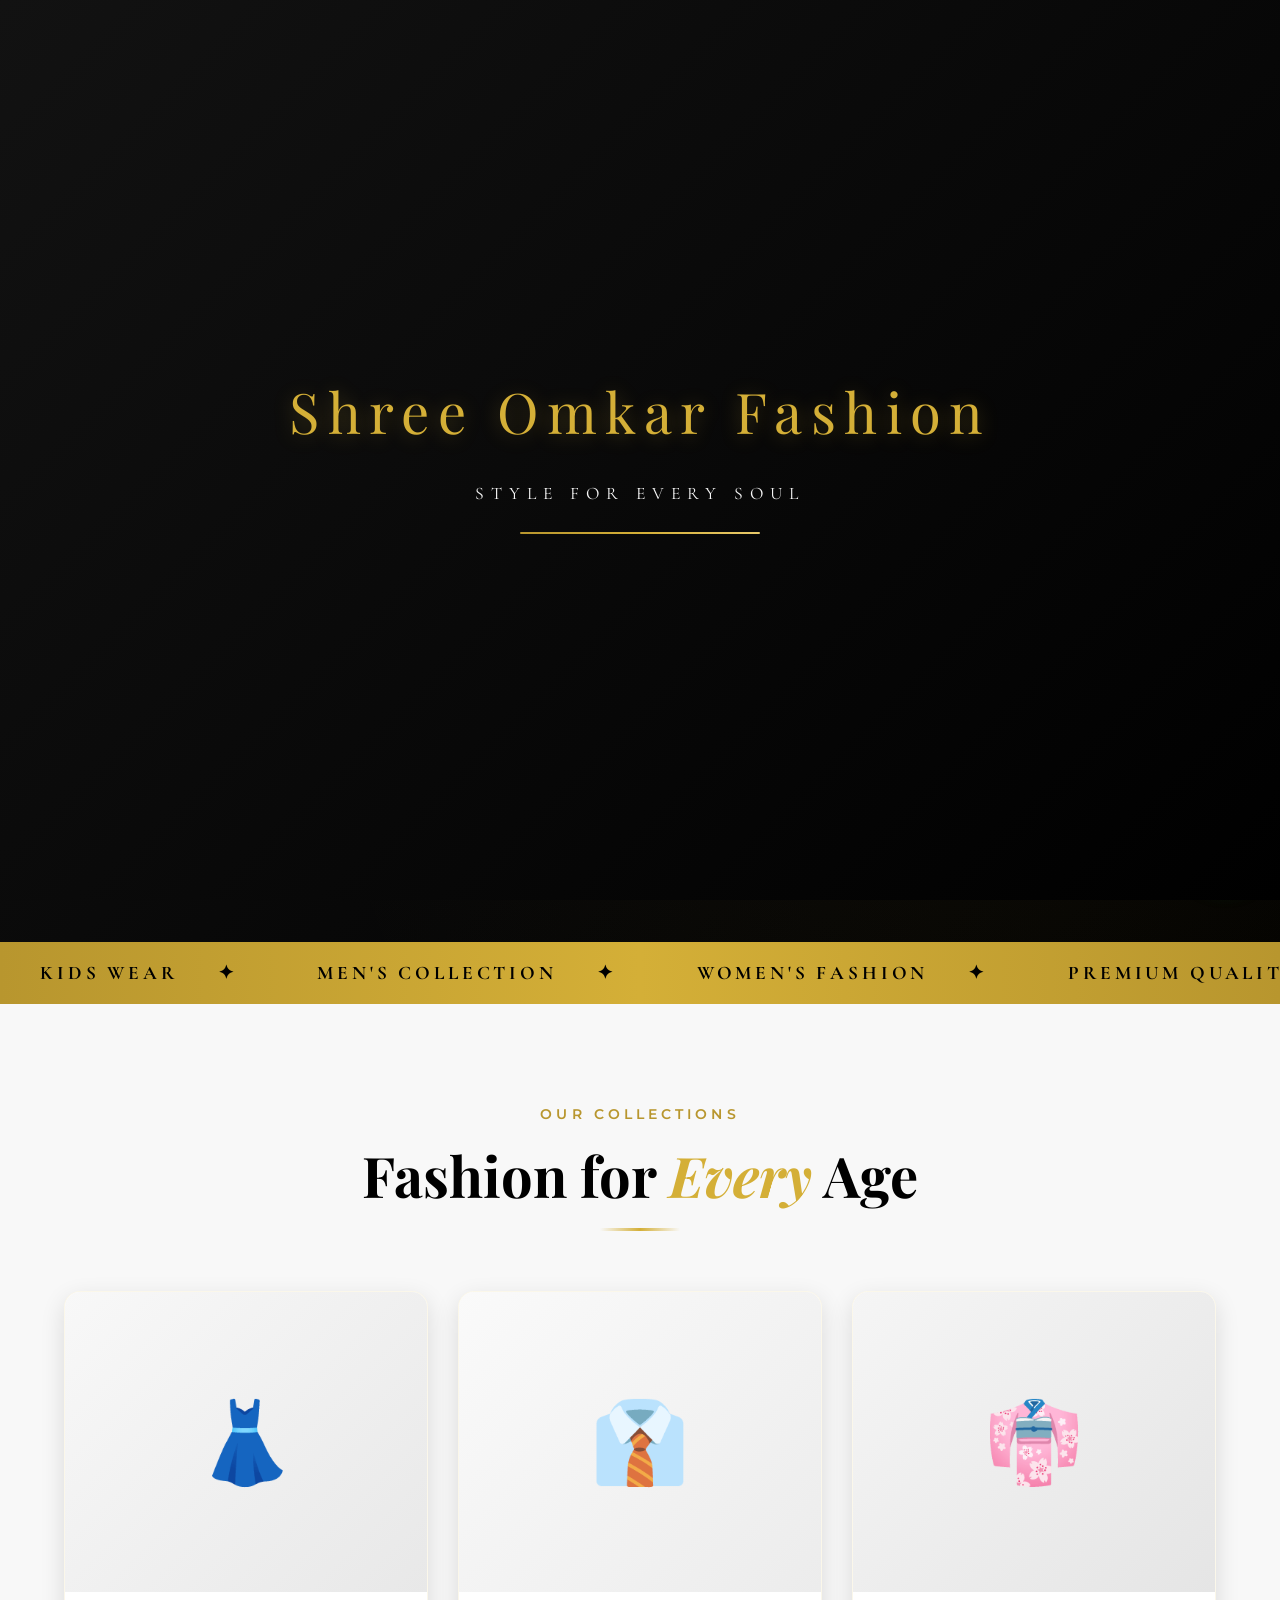
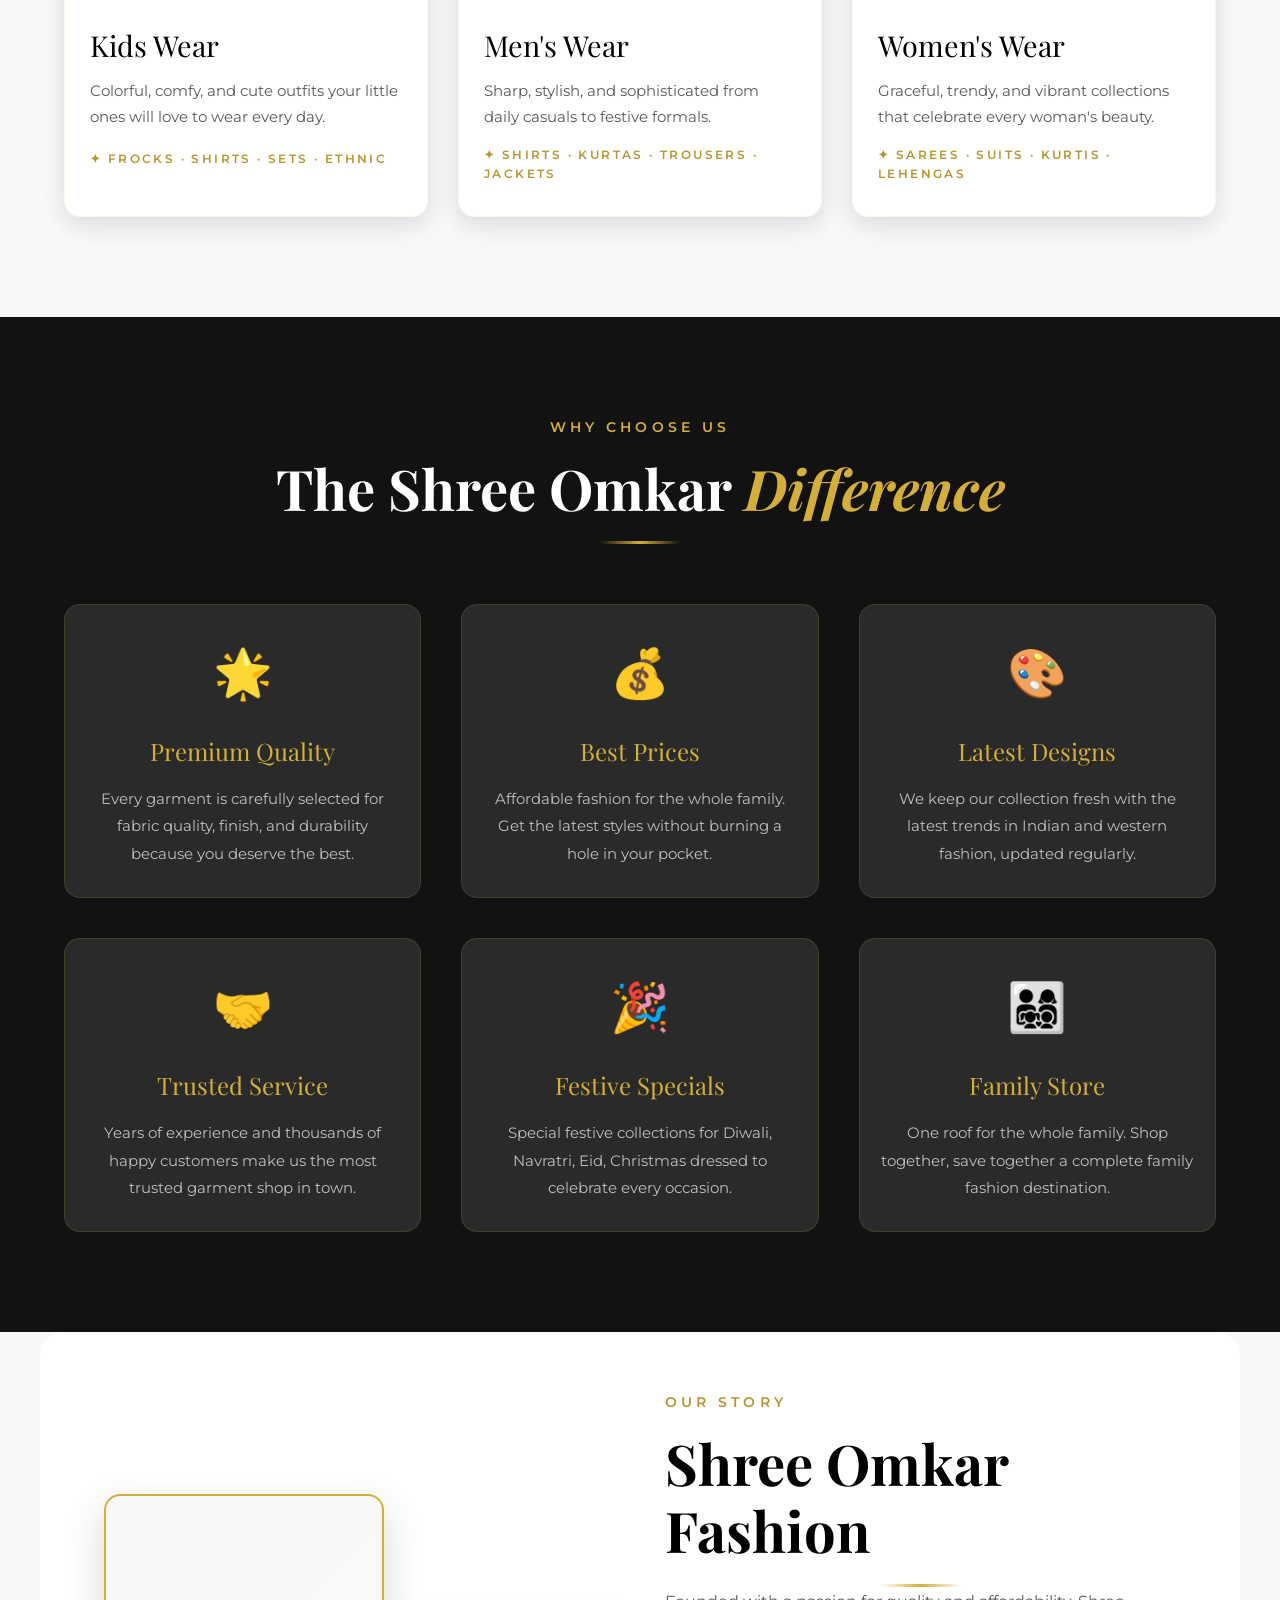
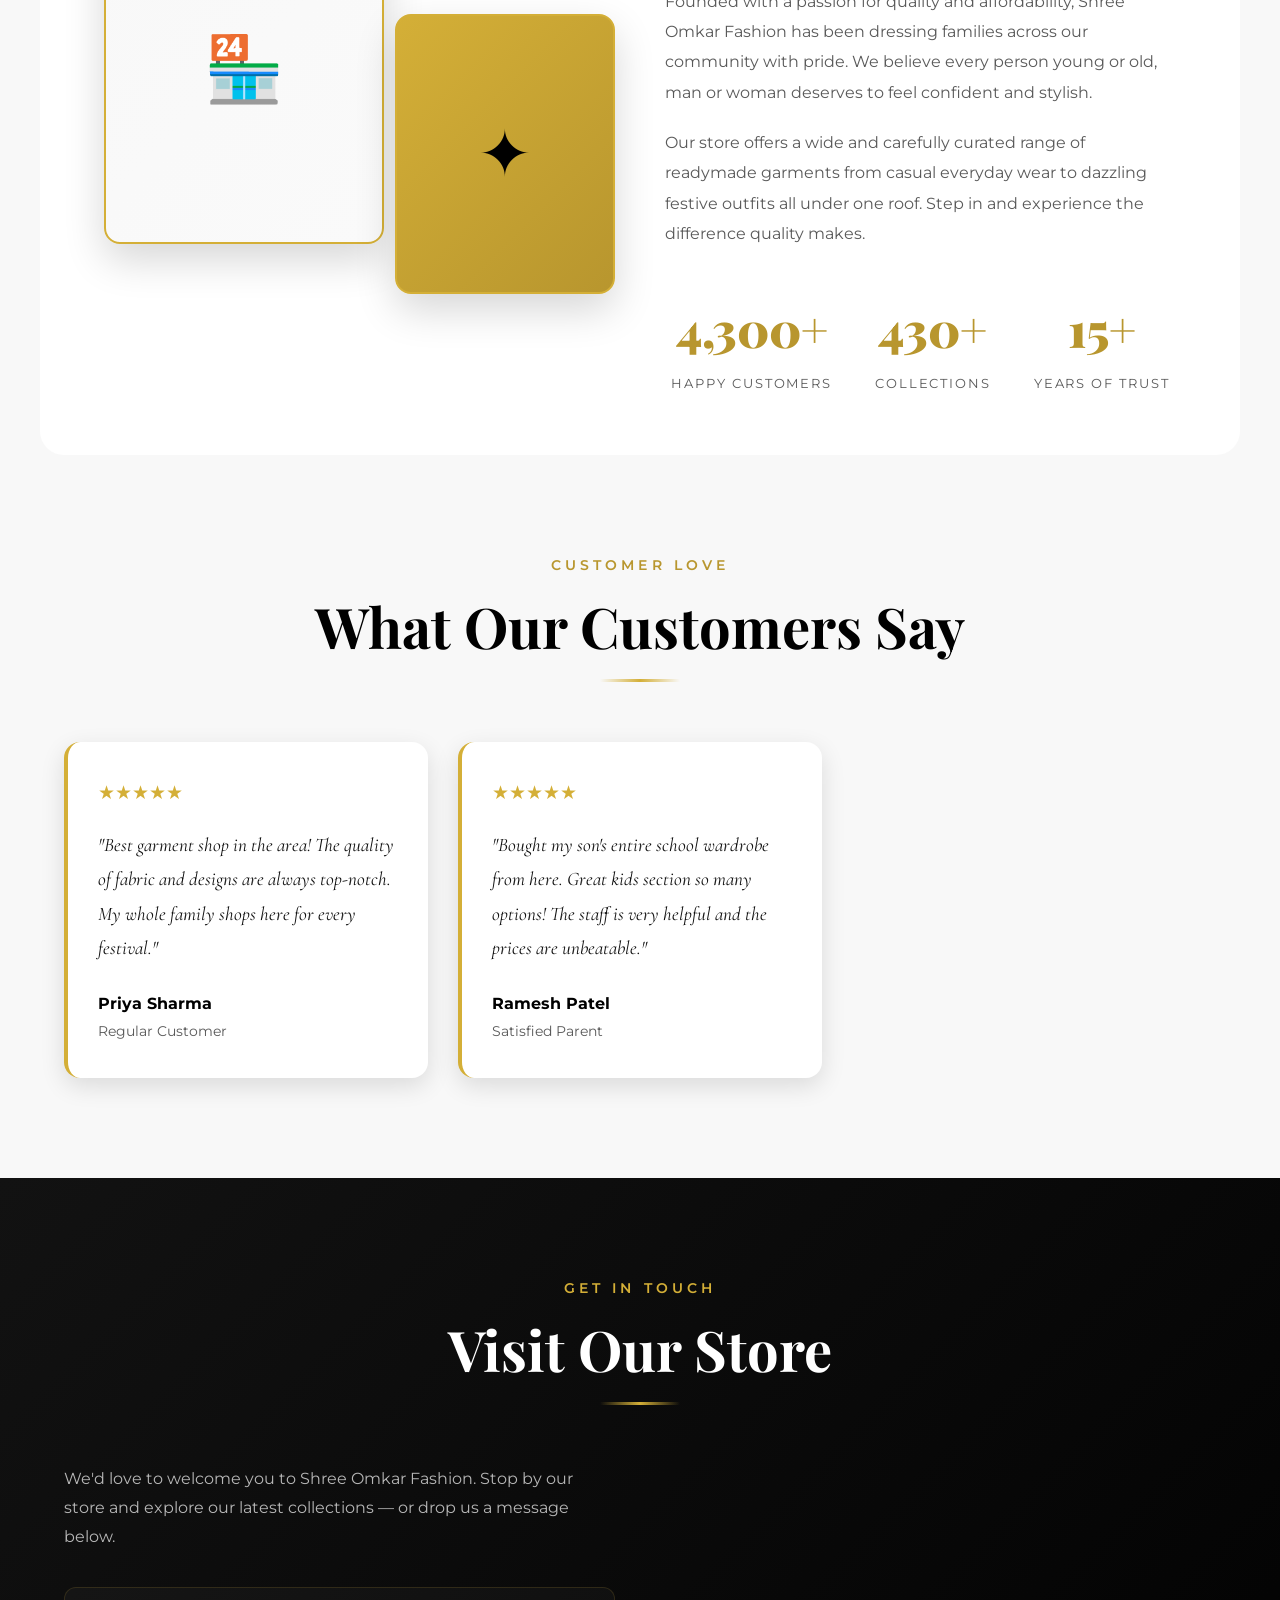
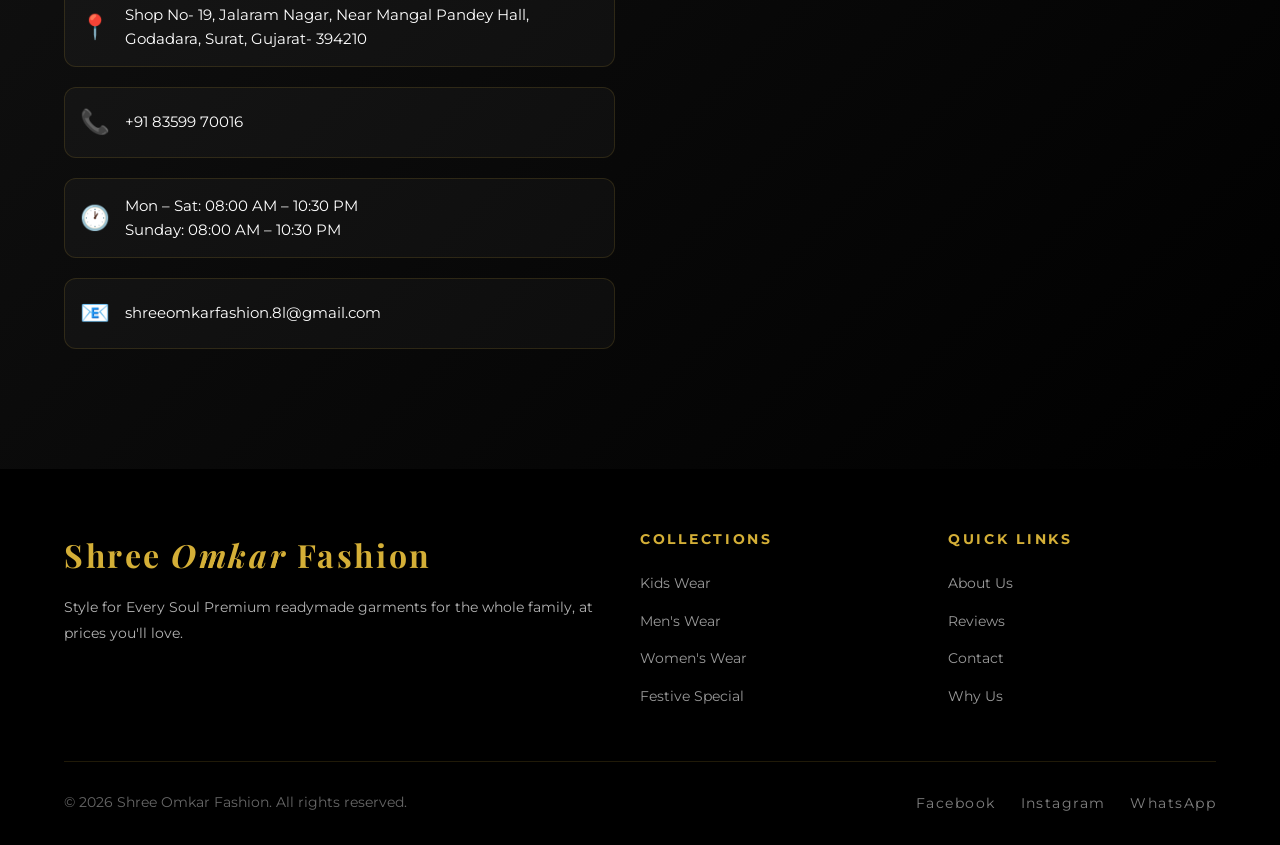
==== commit 6d993b25: "Convert to static site for GitHub Pages: remove PHP mailer and enable WhatsApp inquiries" ====
--- a/index.html
+++ b/index.html
@@ -1577,6 +1577,7 @@
     </section>
 
     <!-- CONTACT -->
+    <!-- CONTACT SECTION (REPLACE EXISTING) -->
     <section id="contact">
         <div class="section-header">
             <div class="section-tag reveal">Get In Touch</div>
@@ -1608,13 +1609,21 @@
             </div>
 
             <div class="reveal">
-                <form class="contact-form" onsubmit="handleForm(event)">
-                    <input type="text" placeholder="Your Name" required>
-                    <input type="tel" placeholder="Your Phone Number" required>
-                    <input type="text" placeholder="What are you looking for?">
-                    <textarea placeholder="Your message..."></textarea>
-                    <button type="submit" class="form-btn">Send Message ✦</button>
-                </form>
+                <!-- CONTACT FIELDS FOR WHATSAPP -->
+                <div class="contact-form">
+                    <input type="text" name="name" placeholder="Your Name" required>
+                    <input type="tel" name="phone" placeholder="Your Phone Number" required>
+                    <input type="text" name="looking_for" placeholder="What are you looking for?">
+                    <textarea name="message" placeholder="Your message..."></textarea>
+                    
+                    <!-- WHATSAPP QUICK MESSAGE BUTTON -->
+                    <button type="button" class="form-btn" id="whatsappBtn" style="background: #25D366; color: white; margin-top: 10px;">
+                        💬 Send Inquiry via WhatsApp
+                    </button>
+                    <p style="font-size: 0.8rem; color: var(--text-dark-muted); text-align: center; margin-top: 15px;">
+                        Clicking above will open WhatsApp with your details pre-filled.
+                    </p>
+                </div>
             </div>
         </div>
     </section>
@@ -1793,24 +1802,31 @@
 
             if (aboutSection) countObserver.observe(aboutSection);
 
-            // ── FORM HANDLER ──
-            window.handleForm = function (e) {
-                e.preventDefault();
-                const btn = e.target.querySelector('.form-btn');
-                const originalText = btn.textContent;
-                btn.textContent = '✓ Message Sent!';
-                btn.style.background = '#D4AF37';
-                btn.style.color = '#000000';
-                btn.disabled = true;
-
-                setTimeout(() => {
-                    btn.textContent = originalText;
-                    btn.style.background = '';
-                    btn.style.color = '';
-                    btn.disabled = false;
-                    e.target.reset();
-                }, 3000);
-            };
+            // ────────────────────────────────────────────────────────────────
+            // ✨ NEW: WHATSAPP QUICK MESSAGE BUTTON
+            // ────────────────────────────────────────────────────────────────
+            const whatsappBtn = document.getElementById('whatsappBtn');
+            if (whatsappBtn) {
+                whatsappBtn.addEventListener('click', function () {
+                    // Get values from the email form fields
+                    const name = document.querySelector('input[name="name"]')?.value.trim() || '';
+                    const phone = document.querySelector('input[name="phone"]')?.value.trim() || '';
+                    const looking = document.querySelector('input[name="looking_for"]')?.value.trim() || '';
+                    const message = document.querySelector('textarea[name="message"]')?.value.trim() || '';
+
+                    if (!name || !phone) {
+                        alert('Please enter your name and phone number.');
+                        return;
+                    }
+
+                    const text = `New enquiry from ${name} (${phone}):%0A%0ALooking for: ${looking}%0AMessage: ${message}`;
+                    const waNumber = '918359970016'; // Your WhatsApp number (country code + number, no '+')
+                    const url = `https://wa.me/${waNumber}?text=${text}`;
+                    window.open(url, '_blank');
+                });
+            }
+
+
 
             // ── SMOOTH SCROLL FOR ANCHOR LINKS ──
             document.querySelectorAll('a[href^="#"]').forEach(anchor => {
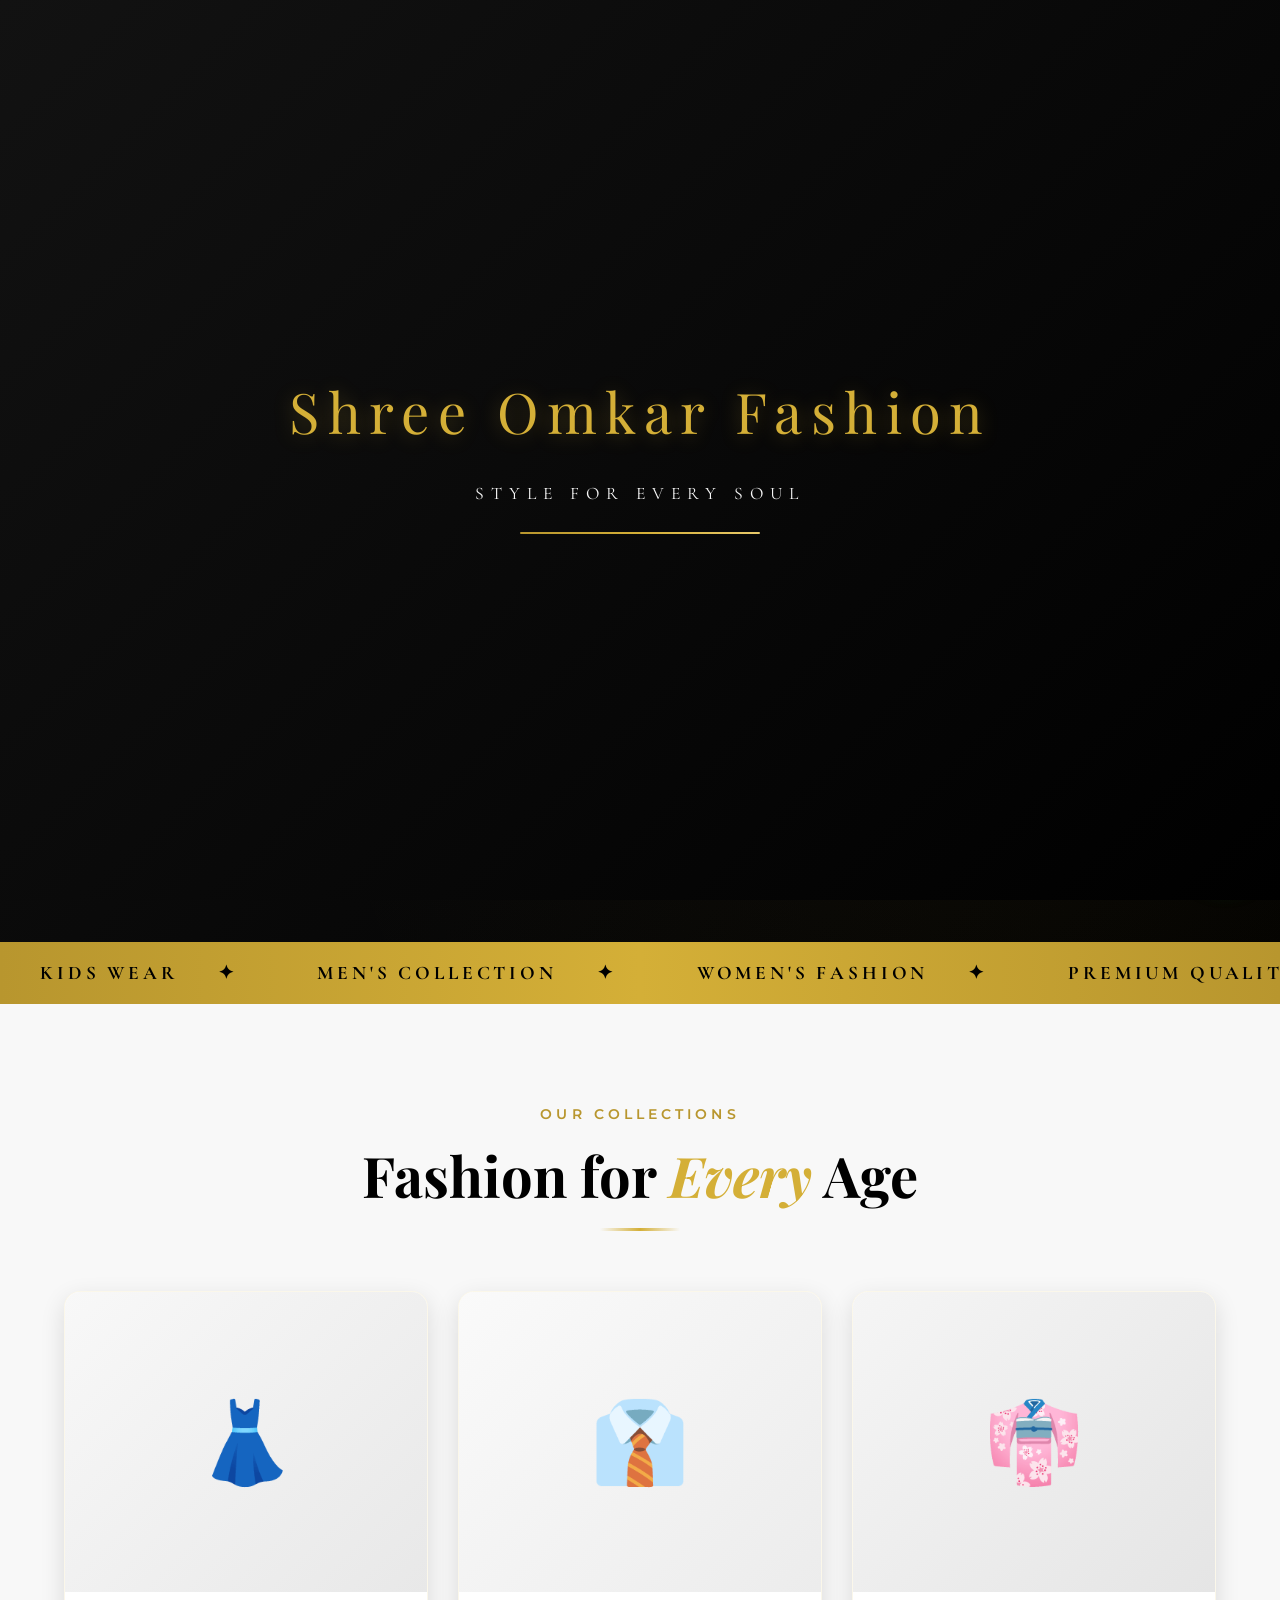
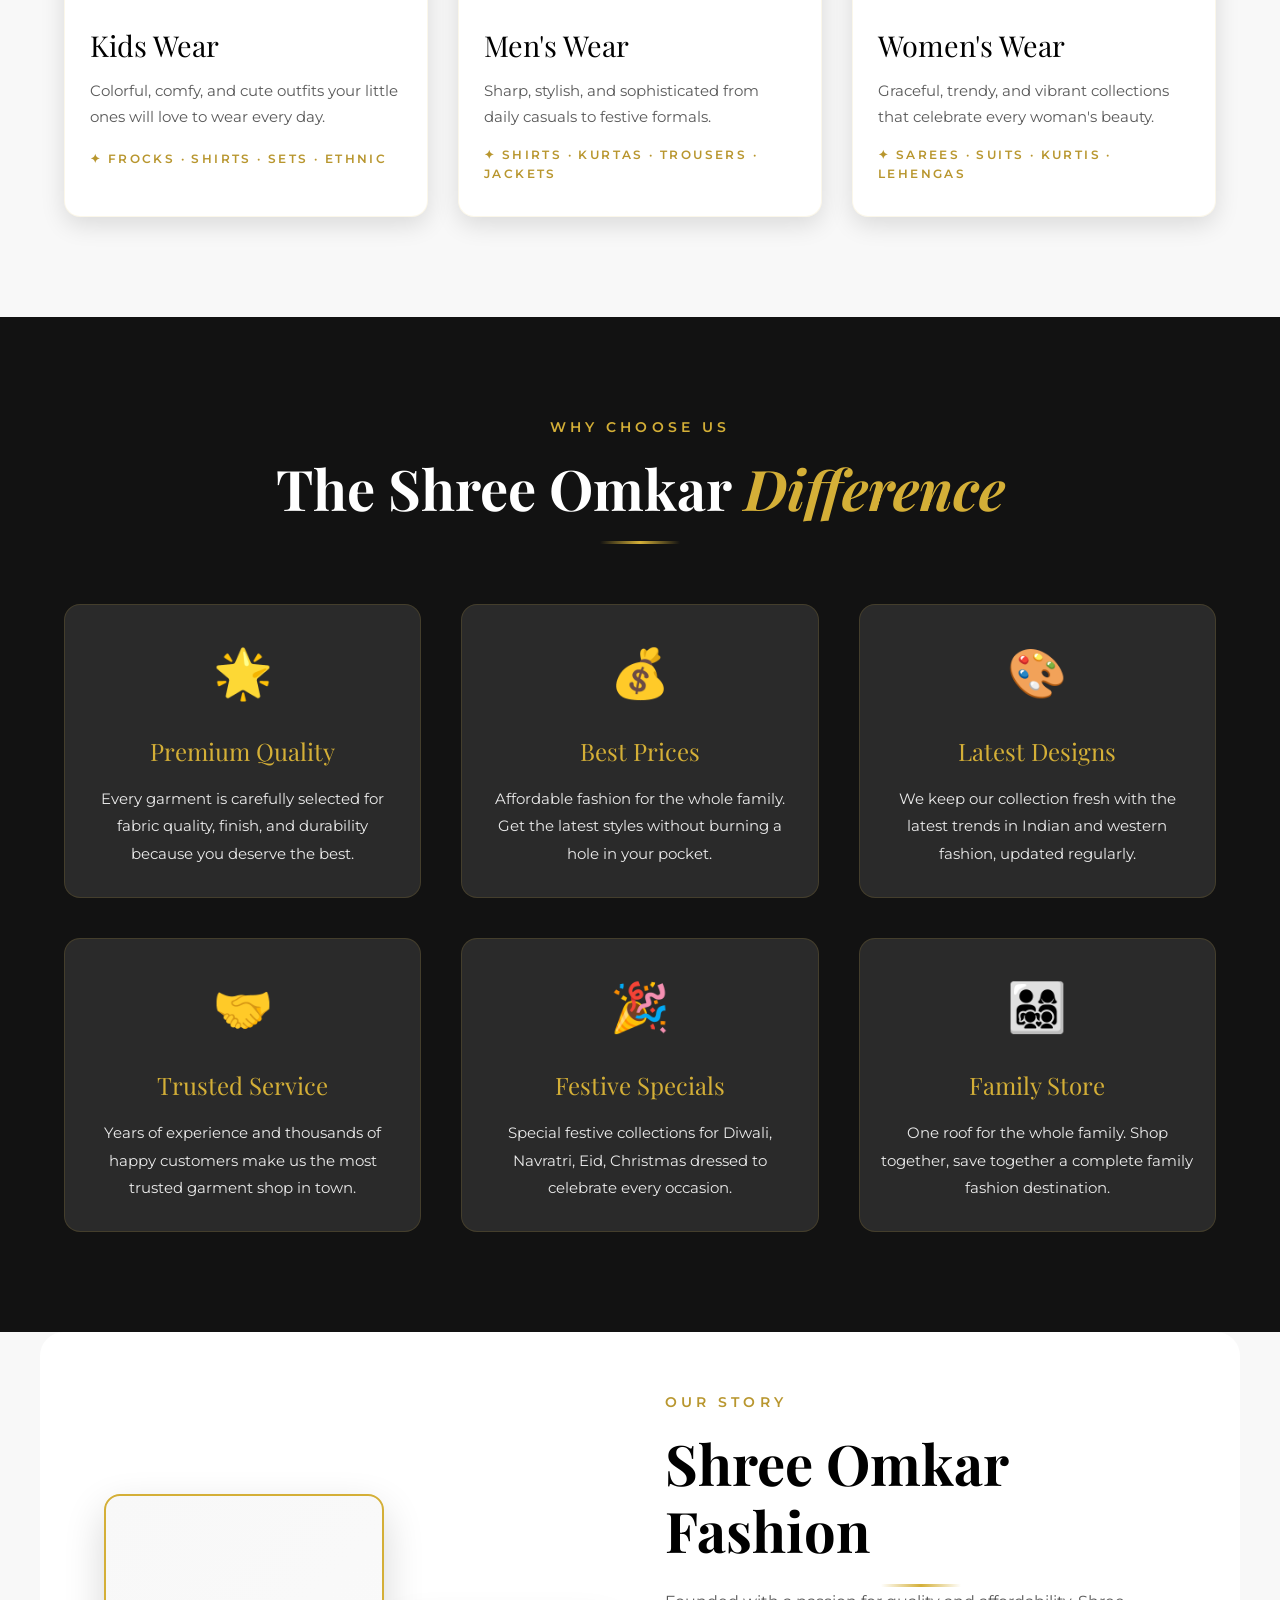
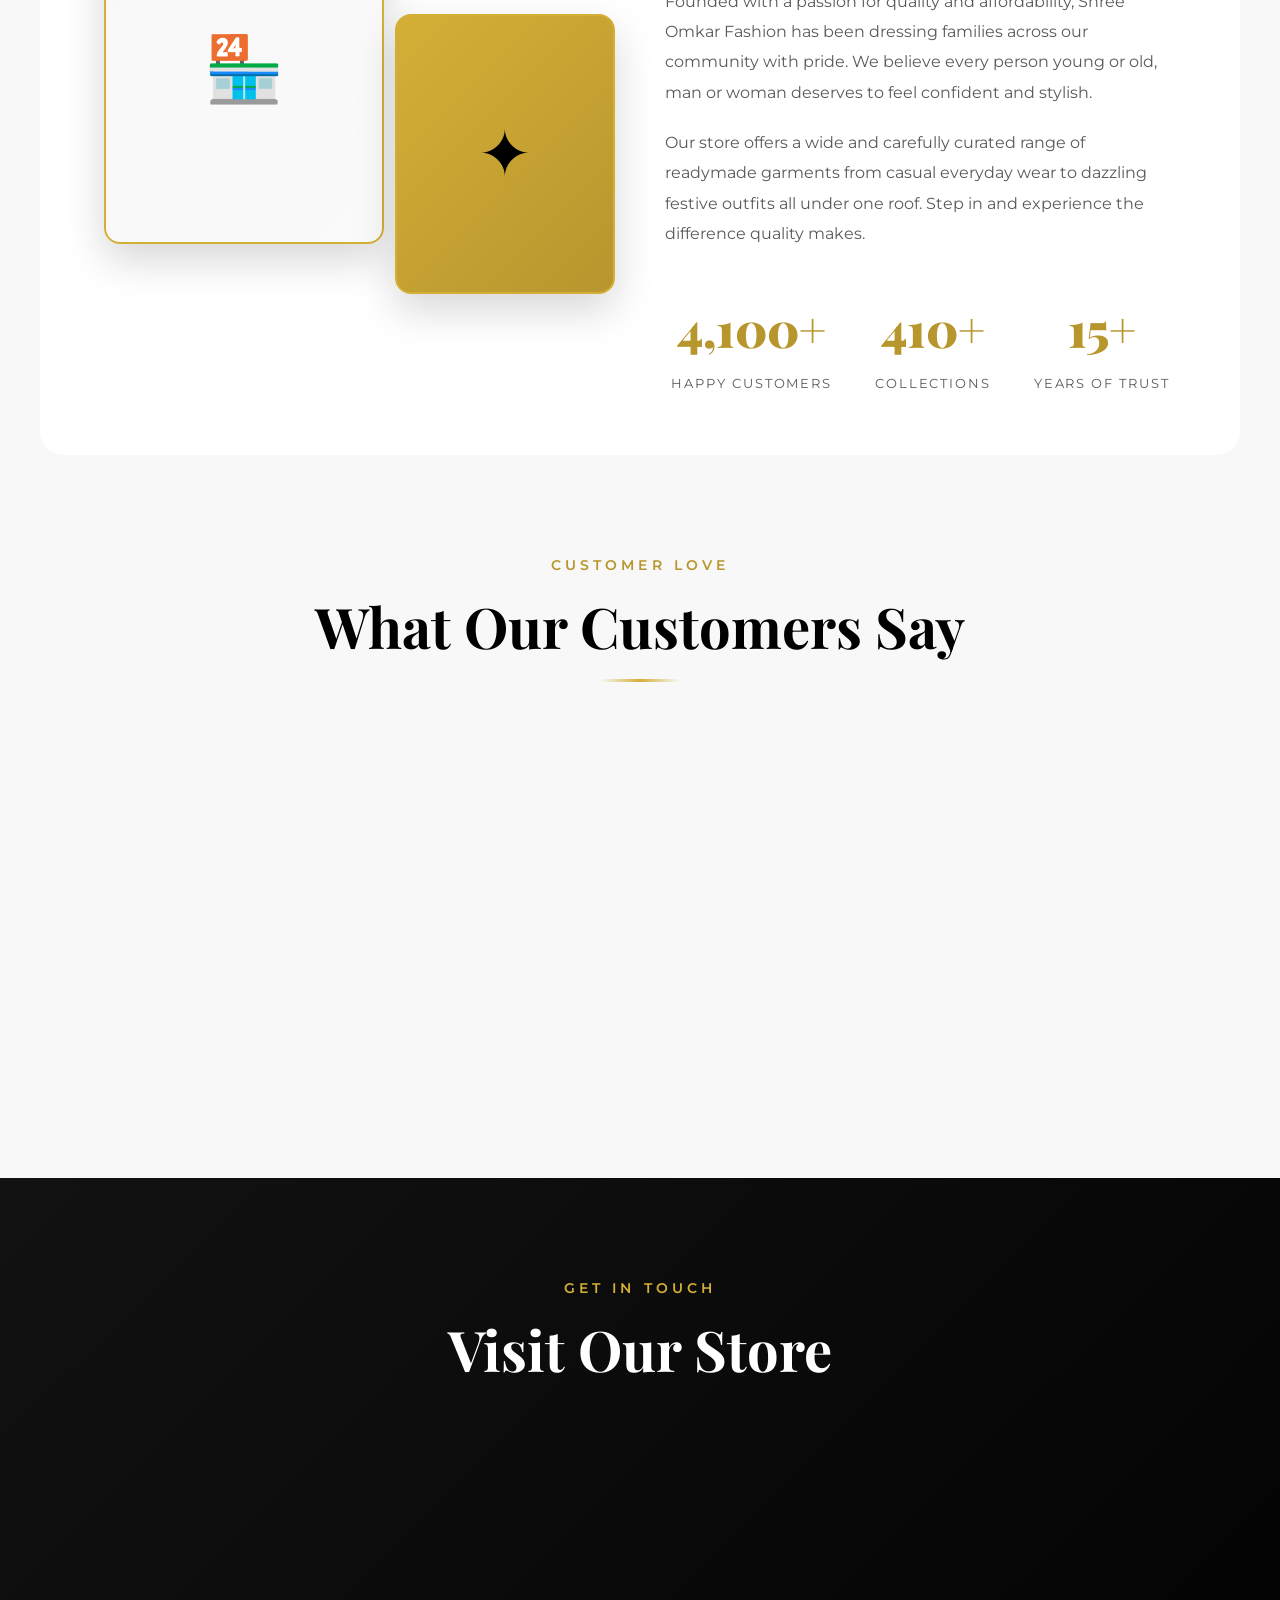
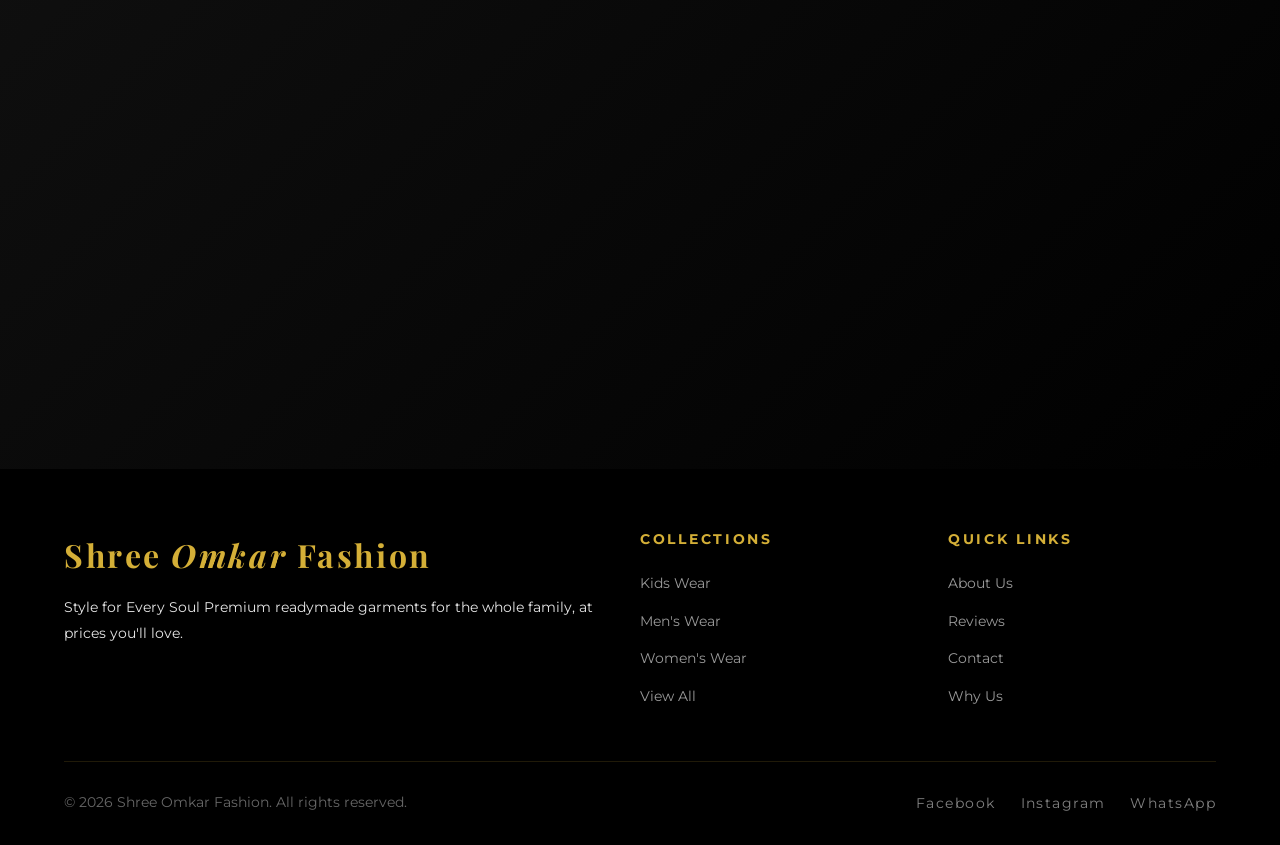
==== commit 530594c1: "expand to multi-page layout with dedicated collection pages and synchronized premium foote" ====
--- a/index.html
+++ b/index.html
@@ -47,7 +47,7 @@
 
             /* Text Colors */
             --text-light: #FFFFFF;
-            --text-light-muted: rgba(255, 255, 255, 0.7);
+            --text-light-muted: rgba(255, 255, 255, 0.9);
             --text-dark: #121212;
             --text-dark-muted: rgba(18, 18, 18, 0.7);
             --text-gold: #D4AF37;
@@ -1355,11 +1355,12 @@
             </div>
 
             <ul class="nav-links" id="navLinks">
-                <li><a href="#categories">Collections</a></li>
-                <li><a href="#features">Why Us</a></li>
-                <li><a href="#about">About</a></li>
-                <li><a href="#testimonials">Reviews</a></li>
-                <li><a href="#contact">Contact</a></li>
+                <li><a href="kids.html">Kids Wear</a></li>
+                <li><a href="mens.html">Men's Wear</a></li>
+                <li><a href="womens.html">Women's Wear</a></li>
+                <li><a href="index.html#features">Why Us</a></li>
+                <li><a href="index.html#about">About</a></li>
+                <li><a href="index.html#contact">Contact</a></li>
             </ul>
 
             <button class="nav-cta"
@@ -1416,7 +1417,7 @@
                     <div class="cat-emoji cat-bg-kids">👗</div>
                 </div>
                 <div class="cat-overlay">
-                    <button class="cat-btn">Explore</button>
+                    <a href="kids.html" class="cat-btn">Explore</a>
                 </div>
                 <div class="cat-info">
                     <div class="cat-name">Kids Wear</div>
@@ -1431,7 +1432,7 @@
                     <div class="cat-emoji cat-bg-men">👔</div>
                 </div>
                 <div class="cat-overlay">
-                    <button class="cat-btn">Explore</button>
+                    <a href="mens.html" class="cat-btn">Explore</a>
                 </div>
                 <div class="cat-info">
                     <div class="cat-name">Men's Wear</div>
@@ -1446,7 +1447,7 @@
                     <div class="cat-emoji cat-bg-women">👘</div>
                 </div>
                 <div class="cat-overlay">
-                    <button class="cat-btn">Explore</button>
+                    <a href="womens.html" class="cat-btn">Explore</a>
                 </div>
                 <div class="cat-info">
                     <div class="cat-name">Women's Wear</div>
@@ -1639,10 +1640,10 @@
             <div class="footer-links">
                 <h4>Collections</h4>
                 <ul>
-                    <li><a href="#categories">Kids Wear</a></li>
-                    <li><a href="#categories">Men's Wear</a></li>
-                    <li><a href="#categories">Women's Wear</a></li>
-                    <li><a href="#categories">Festive Special</a></li>
+                    <li><a href="kids.html">Kids Wear</a></li>
+                    <li><a href="mens.html">Men's Wear</a></li>
+                    <li><a href="womens.html">Women's Wear</a></li>
+                    <li><a href="index.html#categories">View All</a></li>
                 </ul>
             </div>
 
@@ -1801,6 +1802,8 @@
             }, { threshold: 0.3 });
 
             if (aboutSection) countObserver.observe(aboutSection);
+
+
 
             // ────────────────────────────────────────────────────────────────
             // ✨ NEW: WHATSAPP QUICK MESSAGE BUTTON
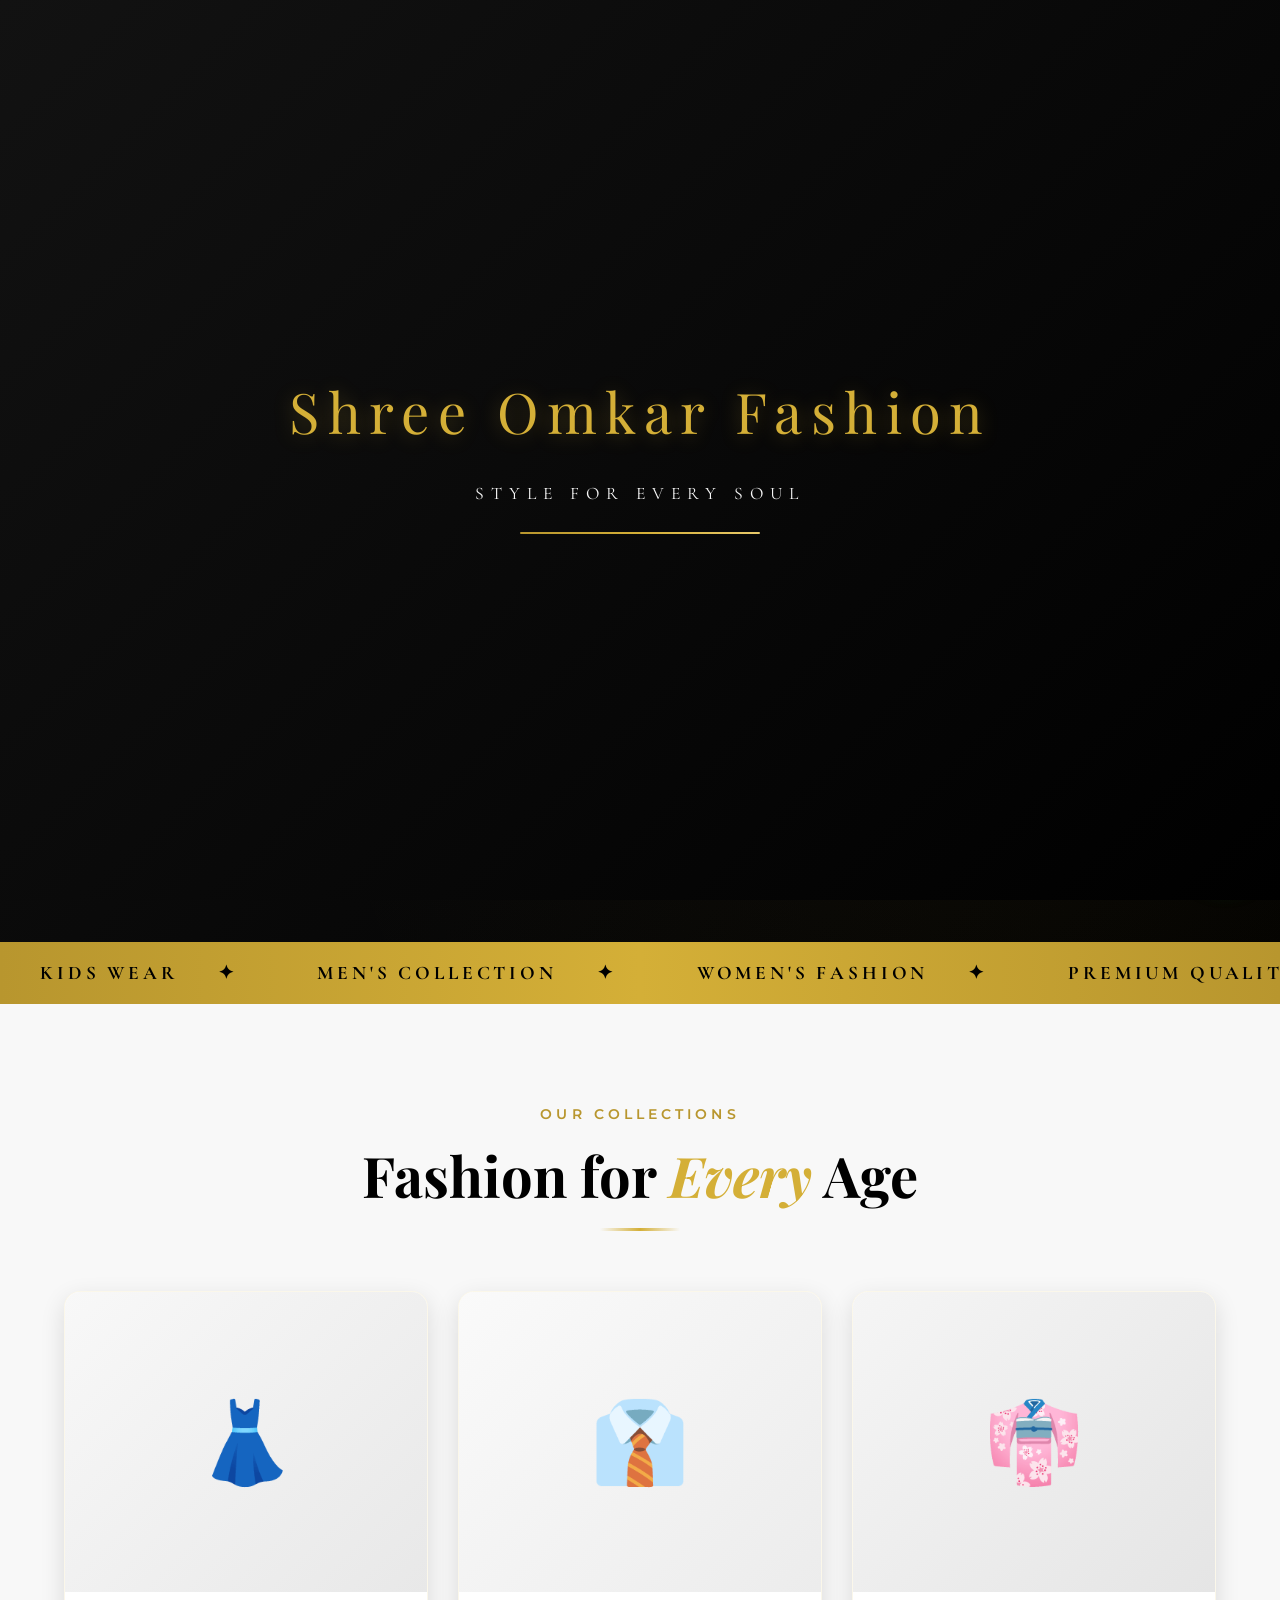
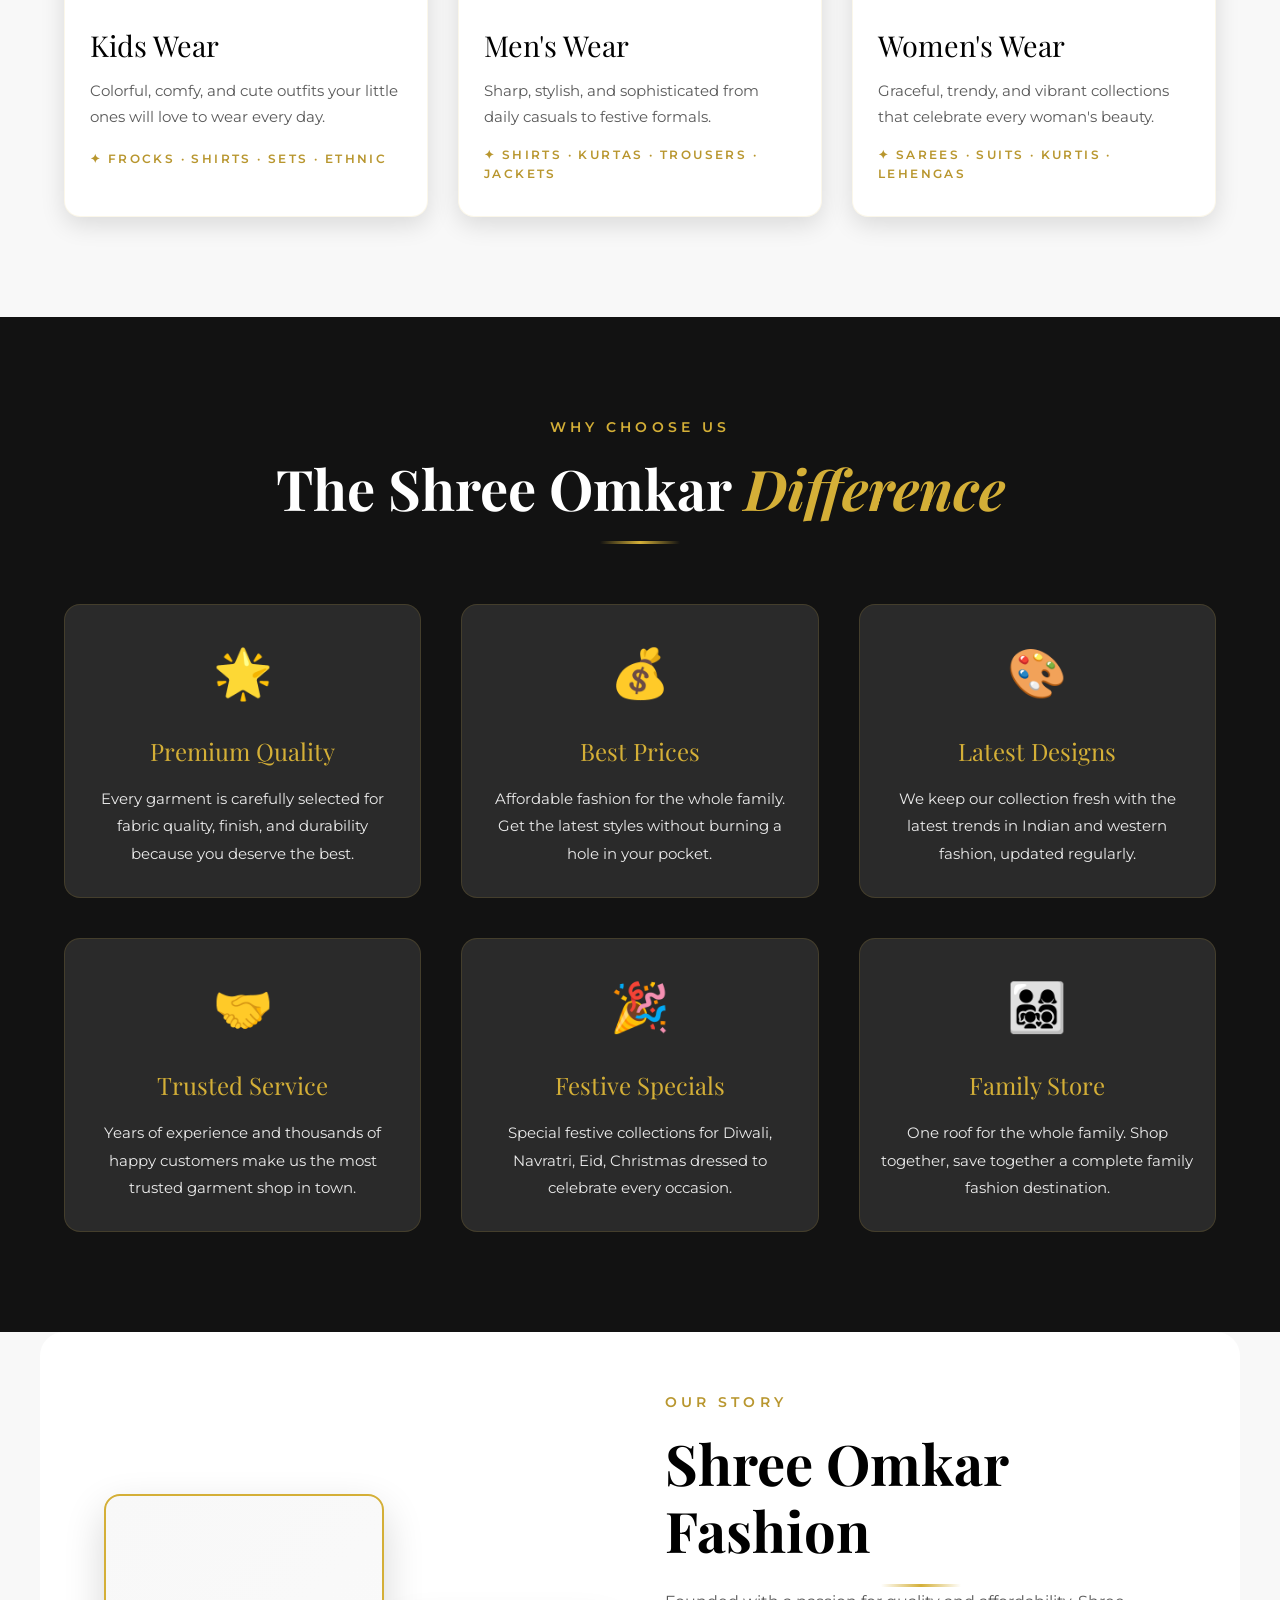
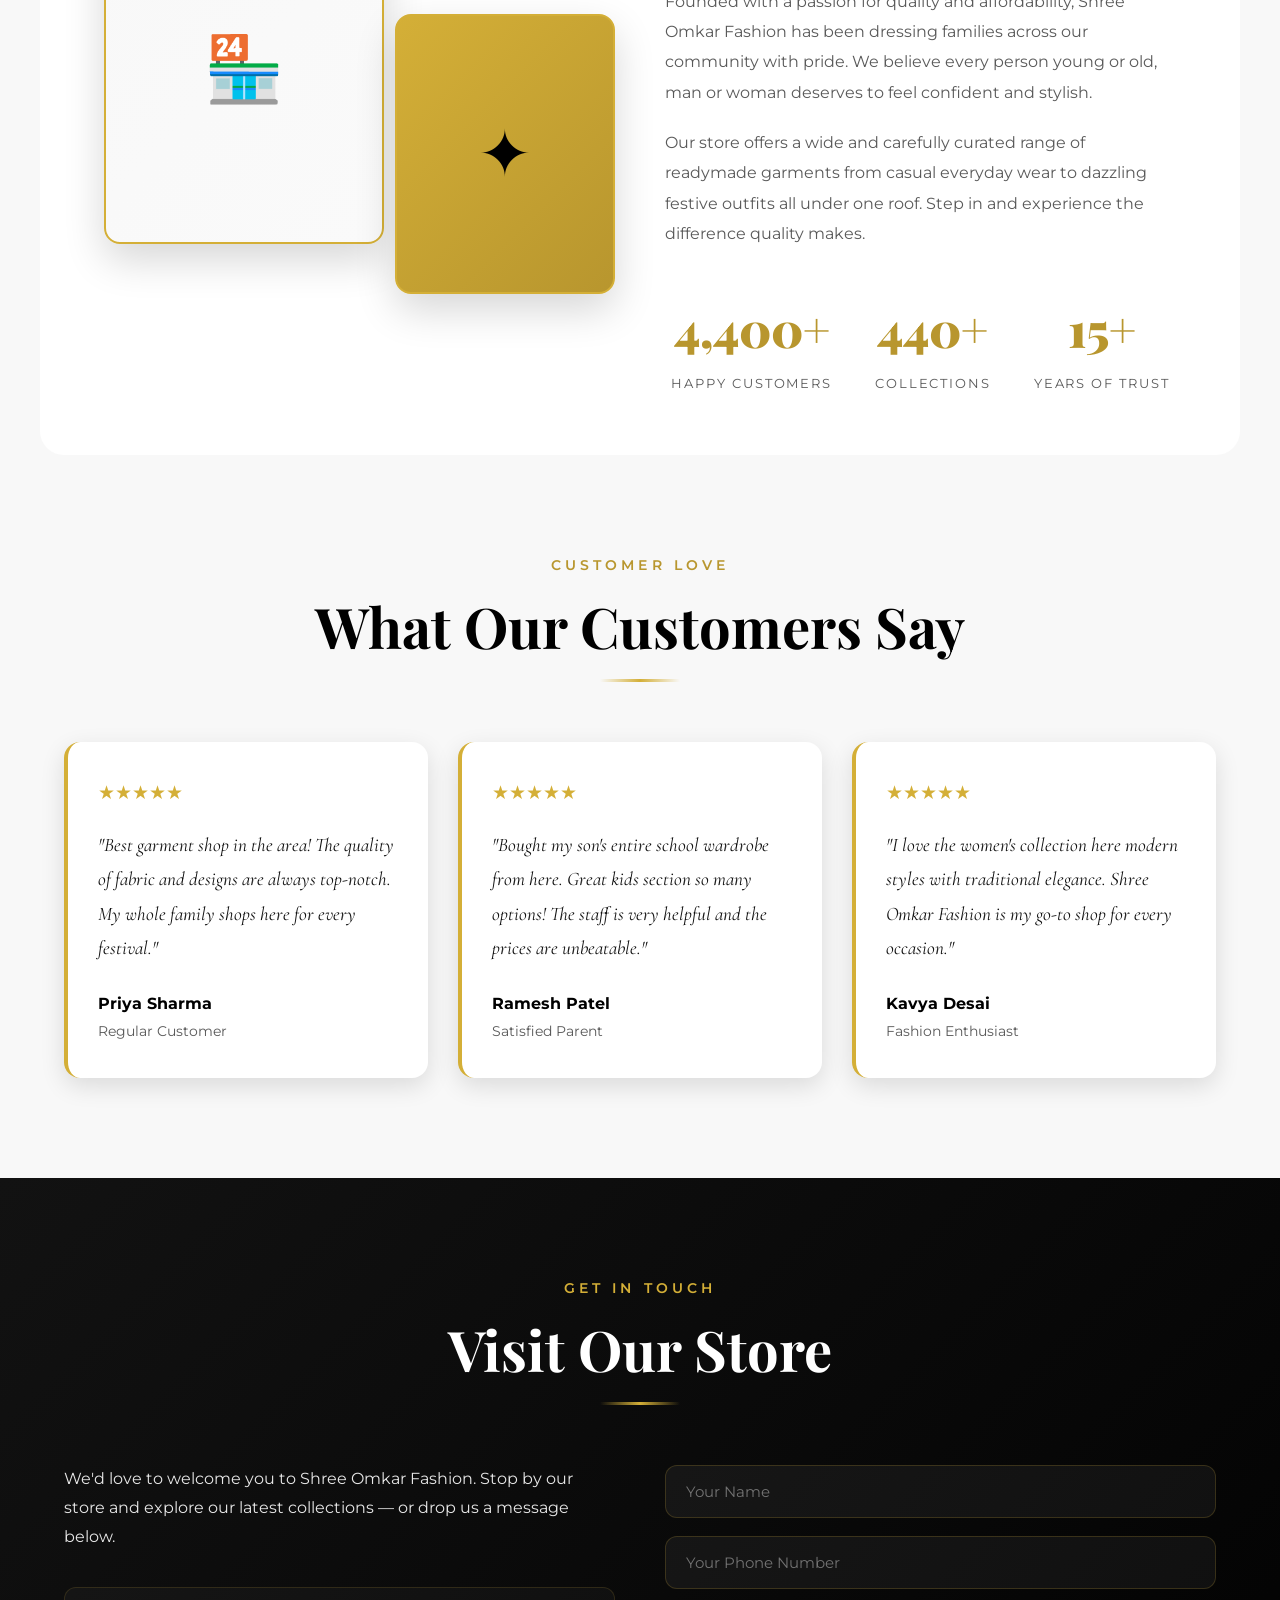
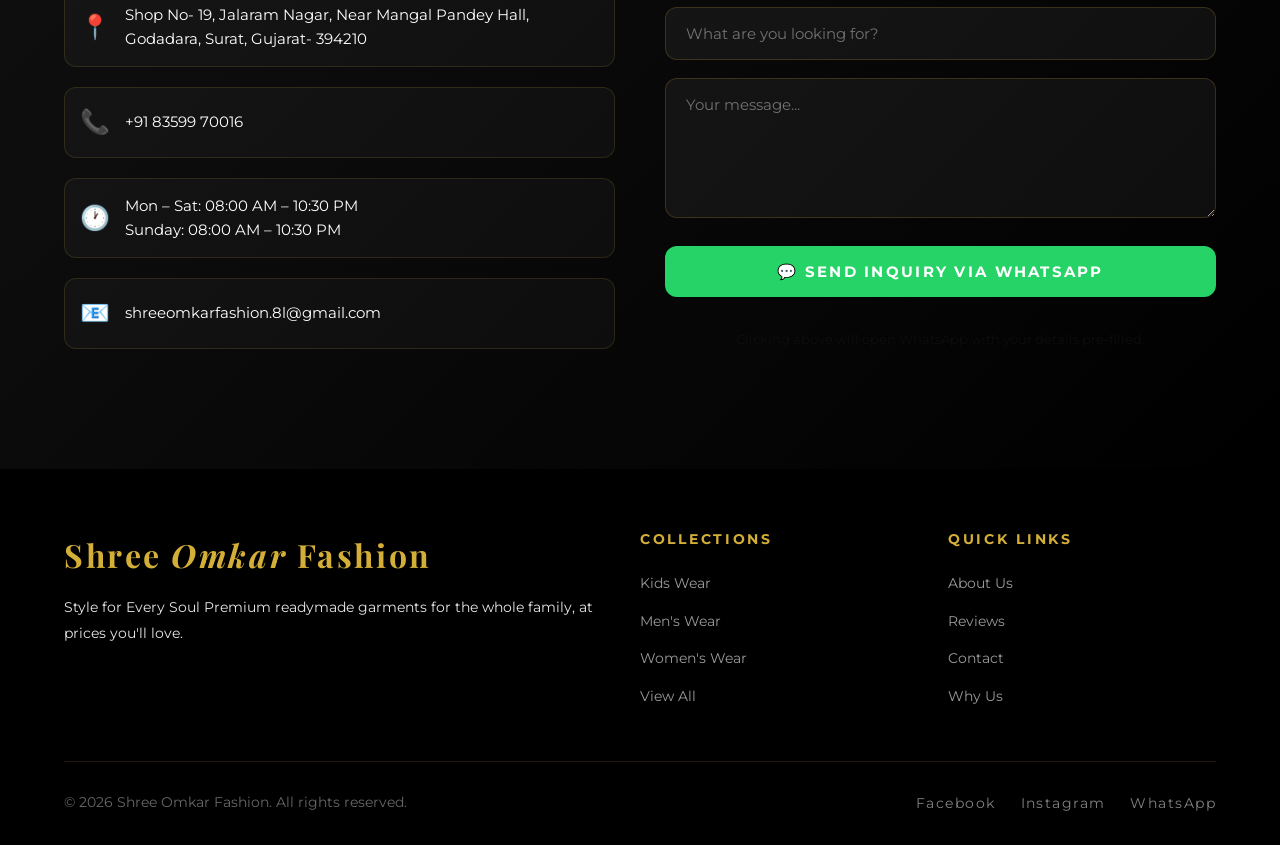
==== commit 94a25873: "feat: synchronize design system and fix mobile navigation - Synchronized header, footer, and navigat" ====
--- a/index.html
+++ b/index.html
@@ -159,6 +159,7 @@
             opacity: 0;
             animation: fadeUp 0.8s 0.3s forwards;
             text-shadow: 0 2px 20px rgba(212, 175, 55, 0.3);
+            text-align: center;
         }
 
         .loader-sub {
@@ -169,6 +170,7 @@
             text-transform: uppercase;
             opacity: 0;
             animation: fadeUp 0.8s 0.7s forwards;
+            text-align: center;
         }
 
         .loader-bar {
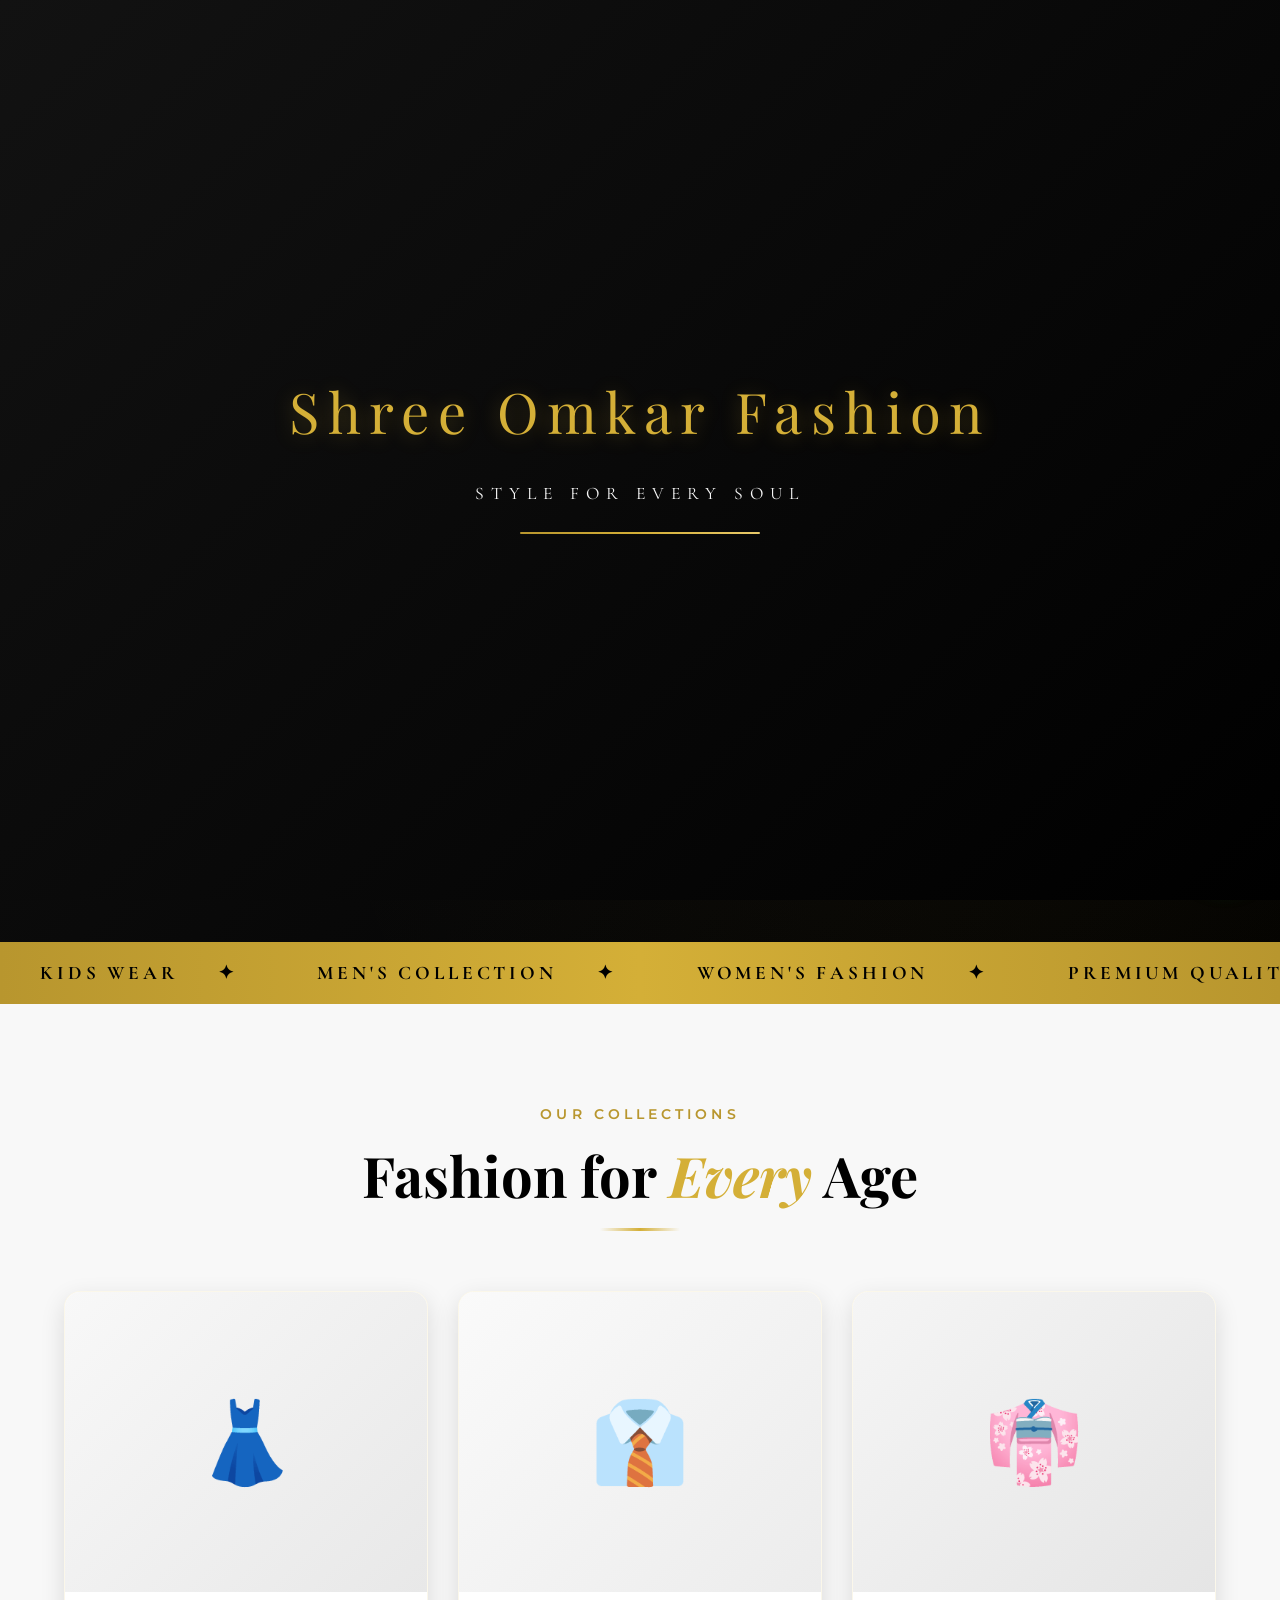
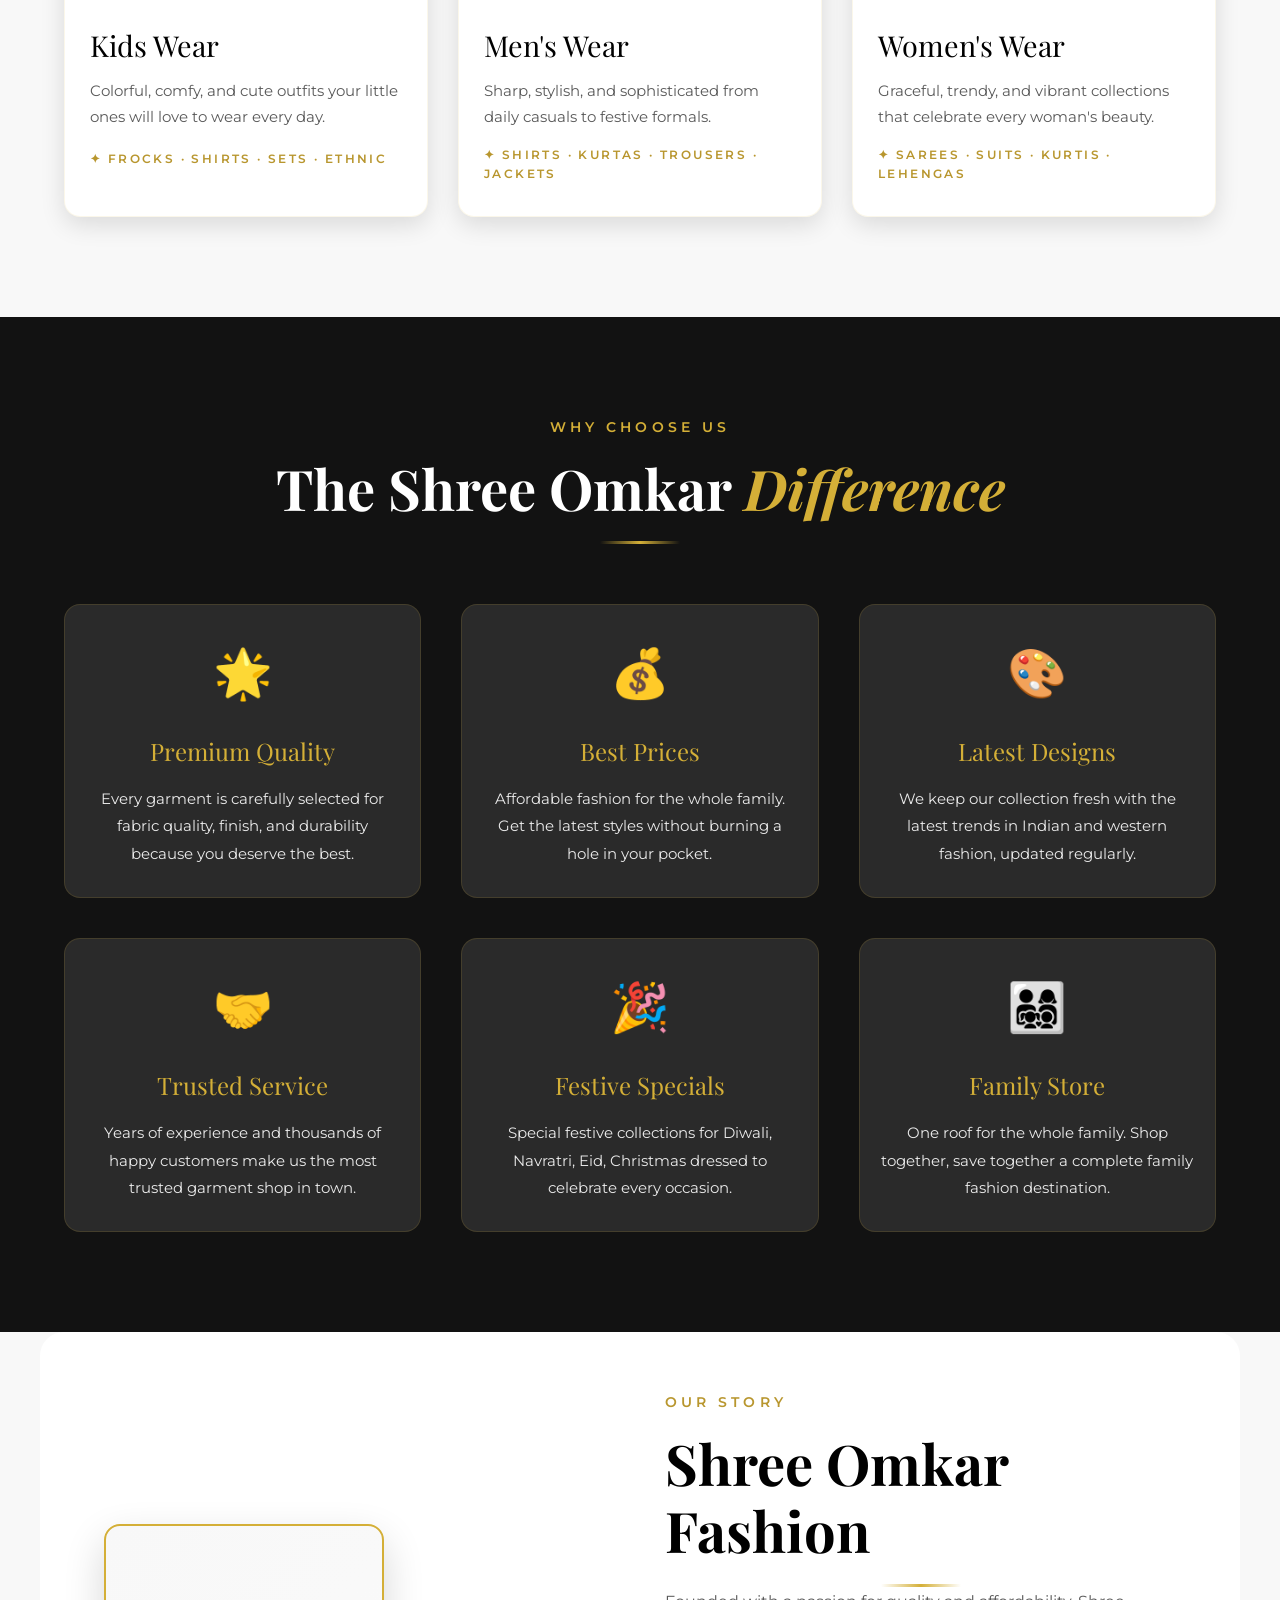
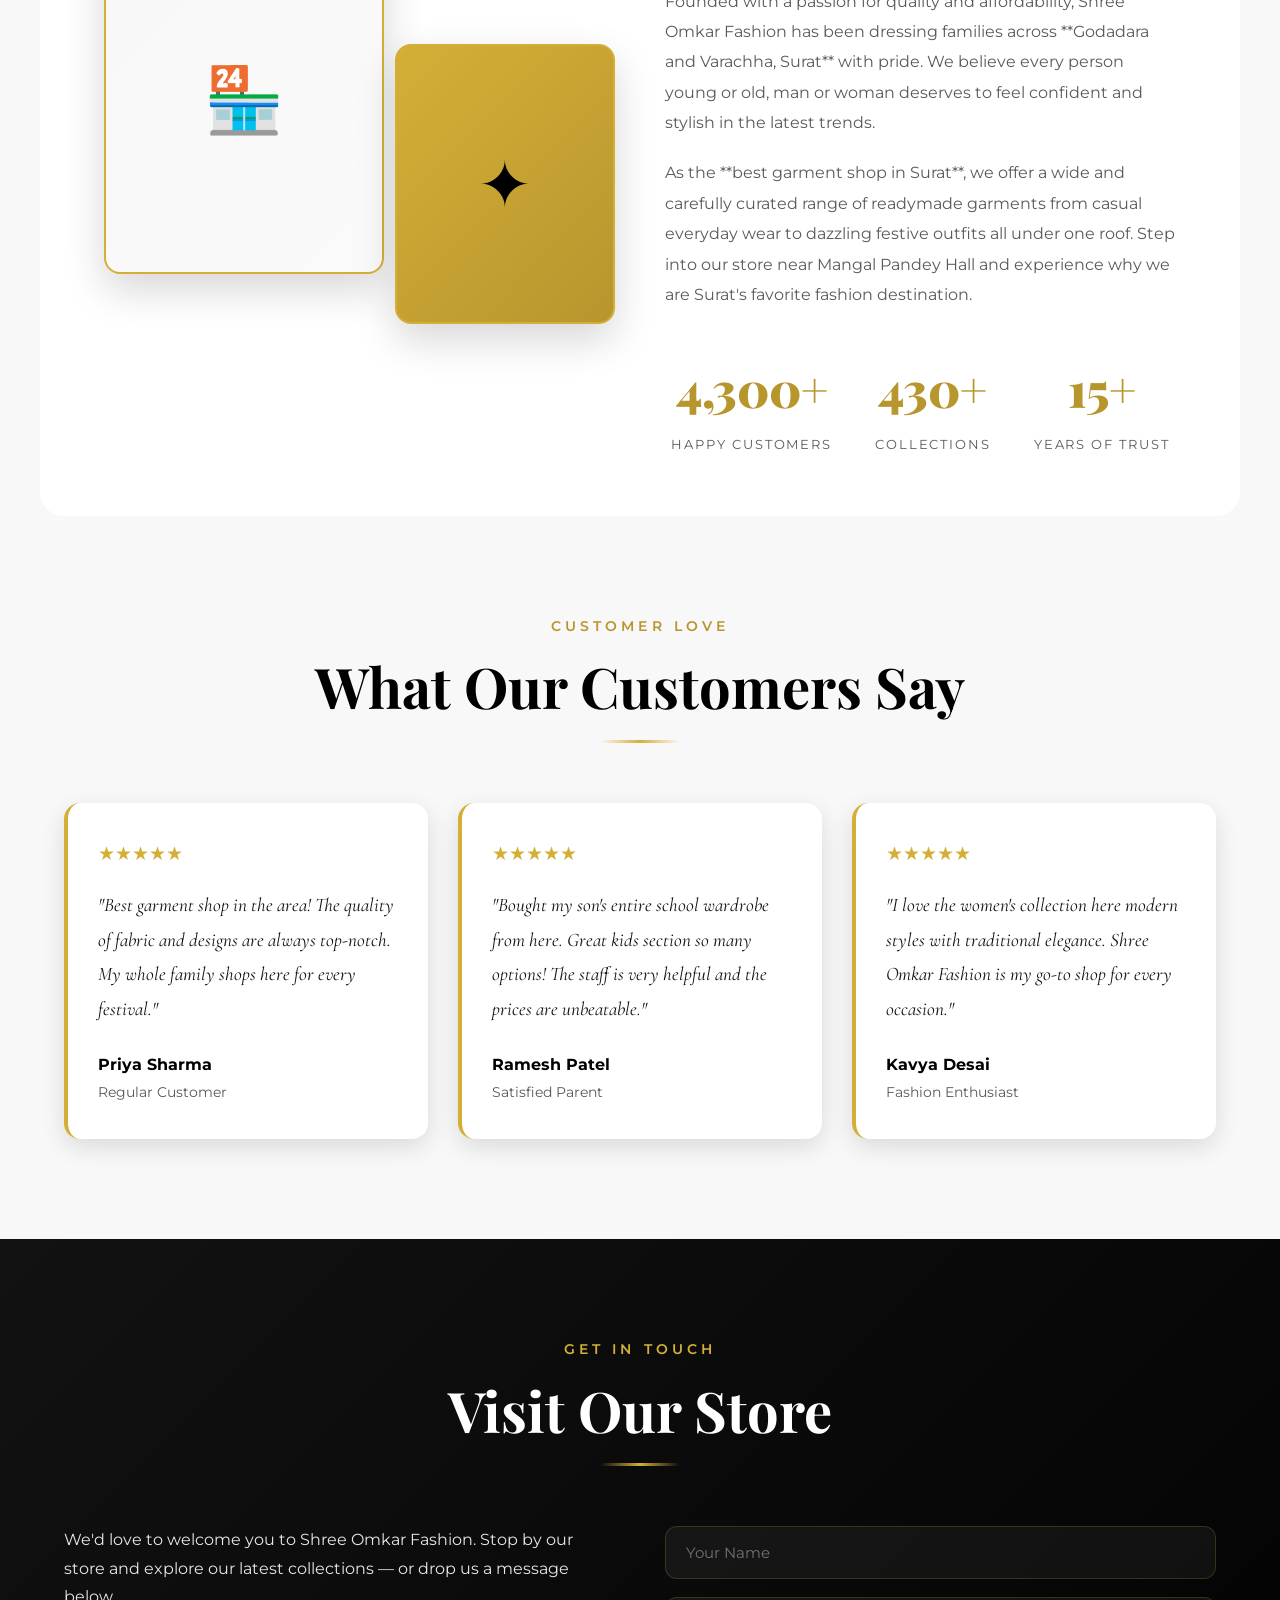
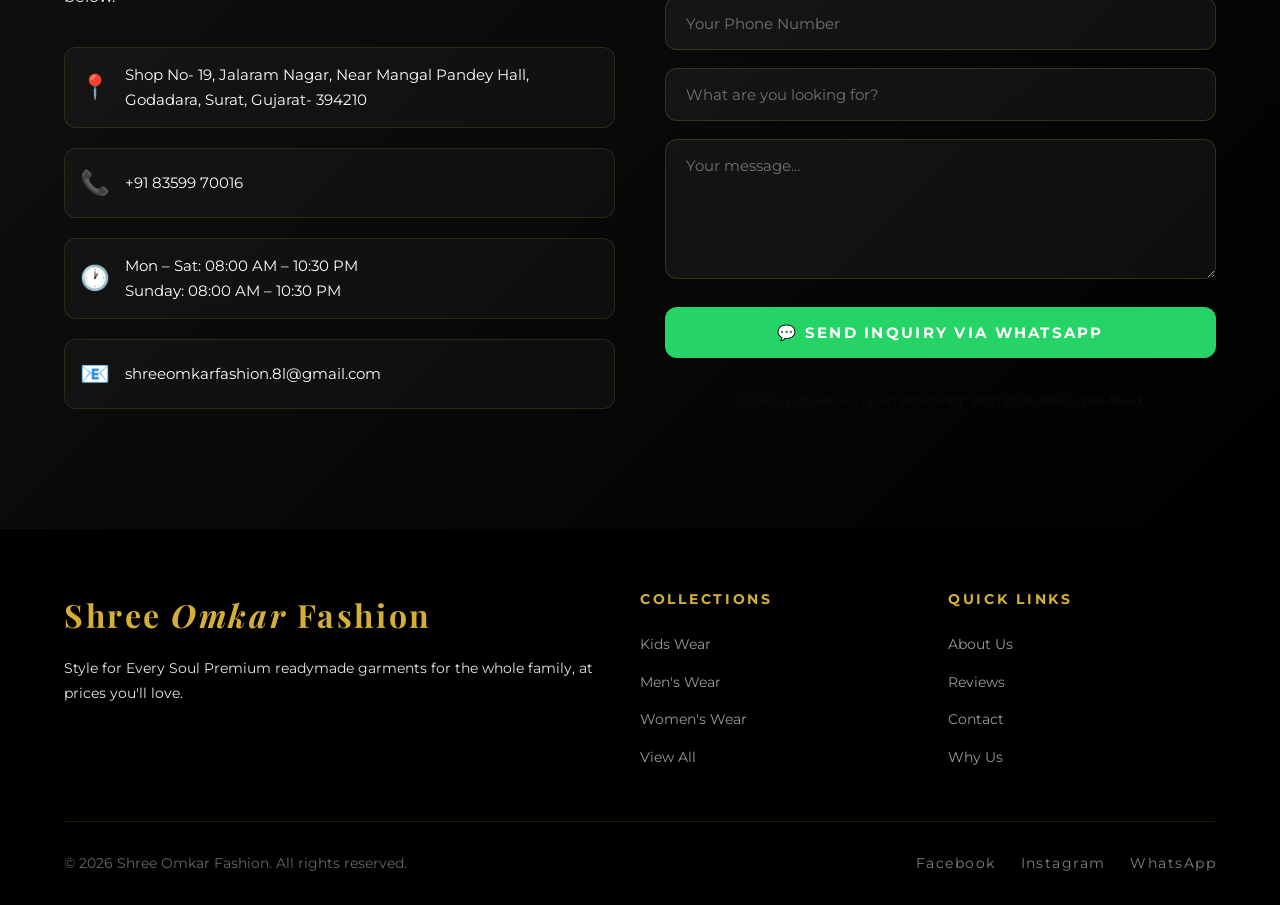
==== commit 1c2ba9f8: "seo: implement local SEO for Surat and technical search optimization - Added localized meta titles, " ====
--- a/index.html
+++ b/index.html
@@ -4,7 +4,47 @@
 <head>
     <meta charset="UTF-8">
     <meta name="viewport" content="width=device-width, initial-scale=1.0, maximum-scale=1.0, user-scalable=yes">
-    <title>Shree Omkar Fashion – Style for Every Soul</title>
+    <title>Shree Omkar Fashion – Best Clothing Store in Surat | Style for Every Soul</title>
+    <meta name="description" content="Discover premium readymade garments for Men, Women, and Kids at Shree Omkar Fashion, the leading clothing shop in Godadara, Surat. Trendy ethnic and casual wear at affordable prices.">
+    <meta name="keywords" content="fashion store in Surat, men's wear shop in Surat, women's clothing store in Surat, kids wear shop in Surat, affordable clothing Surat, Shree Omkar Fashion">
+    
+    <!-- LOCAL BUSINESS SCHEMA (SEO) -->
+    <script type="application/ld+json">
+    {
+      "@context": "https://schema.org",
+      "@type": "LocalBusiness",
+      "name": "Shree Omkar Fashion",
+      "image": "https://shreeomkarfashion.com/logo.png",
+      "@id": "https://shreeomkarfashion.com",
+      "url": "https://shreeomkarfashion.com",
+      "telephone": "+918359970016",
+      "address": {
+        "@type": "PostalAddress",
+        "streetAddress": "Shop No- 19, Jalaram Nagar, Near Mangal Pandey Hall, Godadara",
+        "addressLocality": "Surat",
+        "postalCode": "394210",
+        "addressRegion": "Gujarat",
+        "addressCountry": "IN"
+      },
+      "geo": {
+        "@type": "GeoCoordinates",
+        "latitude": 21.1702,
+        "longitude": 72.8311
+      },
+      "openingHoursSpecification": [
+        {
+          "@type": "OpeningHoursSpecification",
+          "dayOfWeek": ["Monday", "Tuesday", "Wednesday", "Thursday", "Friday", "Saturday", "Sunday"],
+          "opens": "08:00",
+          "closes": "22:30"
+        }
+      ],
+      "sameAs": [
+        "https://www.facebook.com/shreeomkarfashion",
+        "https://www.instagram.com/shreeomkarfashion"
+      ]
+    }
+    </script>
     <link rel="preconnect" href="https://fonts.googleapis.com">
     <link rel="preconnect" href="https://fonts.gstatic.com" crossorigin>
     <link
@@ -1380,8 +1420,8 @@
         <div class="hero-content">
             <div class="hero-badge">✦ Premium Readymade Garments ✦</div>
             <h1 class="hero-title">
-                Where Every<br>
-                <span class="gold-accent">Thread</span> Tells<br>
+                Best Fashion Store<br>
+                <span class="gold-accent">In Surat</span> Tells<br>
                 <span class="outline">Your Story</span>
             </h1>
             <p class="hero-tagline">"Style for Every Soul, Fashion for Every Family"</p>
@@ -1416,7 +1456,7 @@
         <div class="cat-grid">
             <div class="cat-card reveal">
                 <div class="cat-img-wrap">
-                    <div class="cat-emoji cat-bg-kids">👗</div>
+                    <div class="cat-emoji cat-bg-kids" role="img" aria-label="Kids Wear Collection">👗</div>
                 </div>
                 <div class="cat-overlay">
                     <a href="kids.html" class="cat-btn">Explore</a>
@@ -1431,7 +1471,7 @@
 
             <div class="cat-card reveal">
                 <div class="cat-img-wrap">
-                    <div class="cat-emoji cat-bg-men">👔</div>
+                    <div class="cat-emoji cat-bg-men" role="img" aria-label="Men's Wear Collection">👔</div>
                 </div>
                 <div class="cat-overlay">
                     <a href="mens.html" class="cat-btn">Explore</a>
@@ -1446,7 +1486,7 @@
 
             <div class="cat-card reveal">
                 <div class="cat-img-wrap">
-                    <div class="cat-emoji cat-bg-women">👘</div>
+                    <div class="cat-emoji cat-bg-women" role="img" aria-label="Women's Wear Collection">👘</div>
                 </div>
                 <div class="cat-overlay">
                     <a href="womens.html" class="cat-btn">Explore</a>
@@ -1522,12 +1562,11 @@
             <h2 class="section-title reveal">Shree Omkar Fashion</h2>
             <div class="divider reveal"></div>
             <p class="reveal" style="color: var(--text-dark-muted); line-height: 1.9; margin-bottom: 20px;">Founded with
-                a passion for quality and affordability, Shree Omkar Fashion has been dressing families across our
-                community with pride. We believe every person young or old, man or woman deserves to feel confident
-                and stylish.</p>
-            <p class="reveal" style="color: var(--text-dark-muted); line-height: 1.9;">Our store offers a wide and
+                a passion for quality and affordability, Shree Omkar Fashion has been dressing families across **Godadara and Varachha, Surat** with pride. We believe every person young or old, man or woman deserves to feel confident
+                and stylish in the latest trends.</p>
+            <p class="reveal" style="color: var(--text-dark-muted); line-height: 1.9;">As the **best garment shop in Surat**, we offer a wide and
                 carefully curated range of readymade garments from casual everyday wear to dazzling festive outfits
-                all under one roof. Step in and experience the difference quality makes.</p>
+                all under one roof. Step into our store near Mangal Pandey Hall and experience why we are Surat's favorite fashion destination.</p>
 
             <div class="about-stats reveal">
                 <div class="stat">
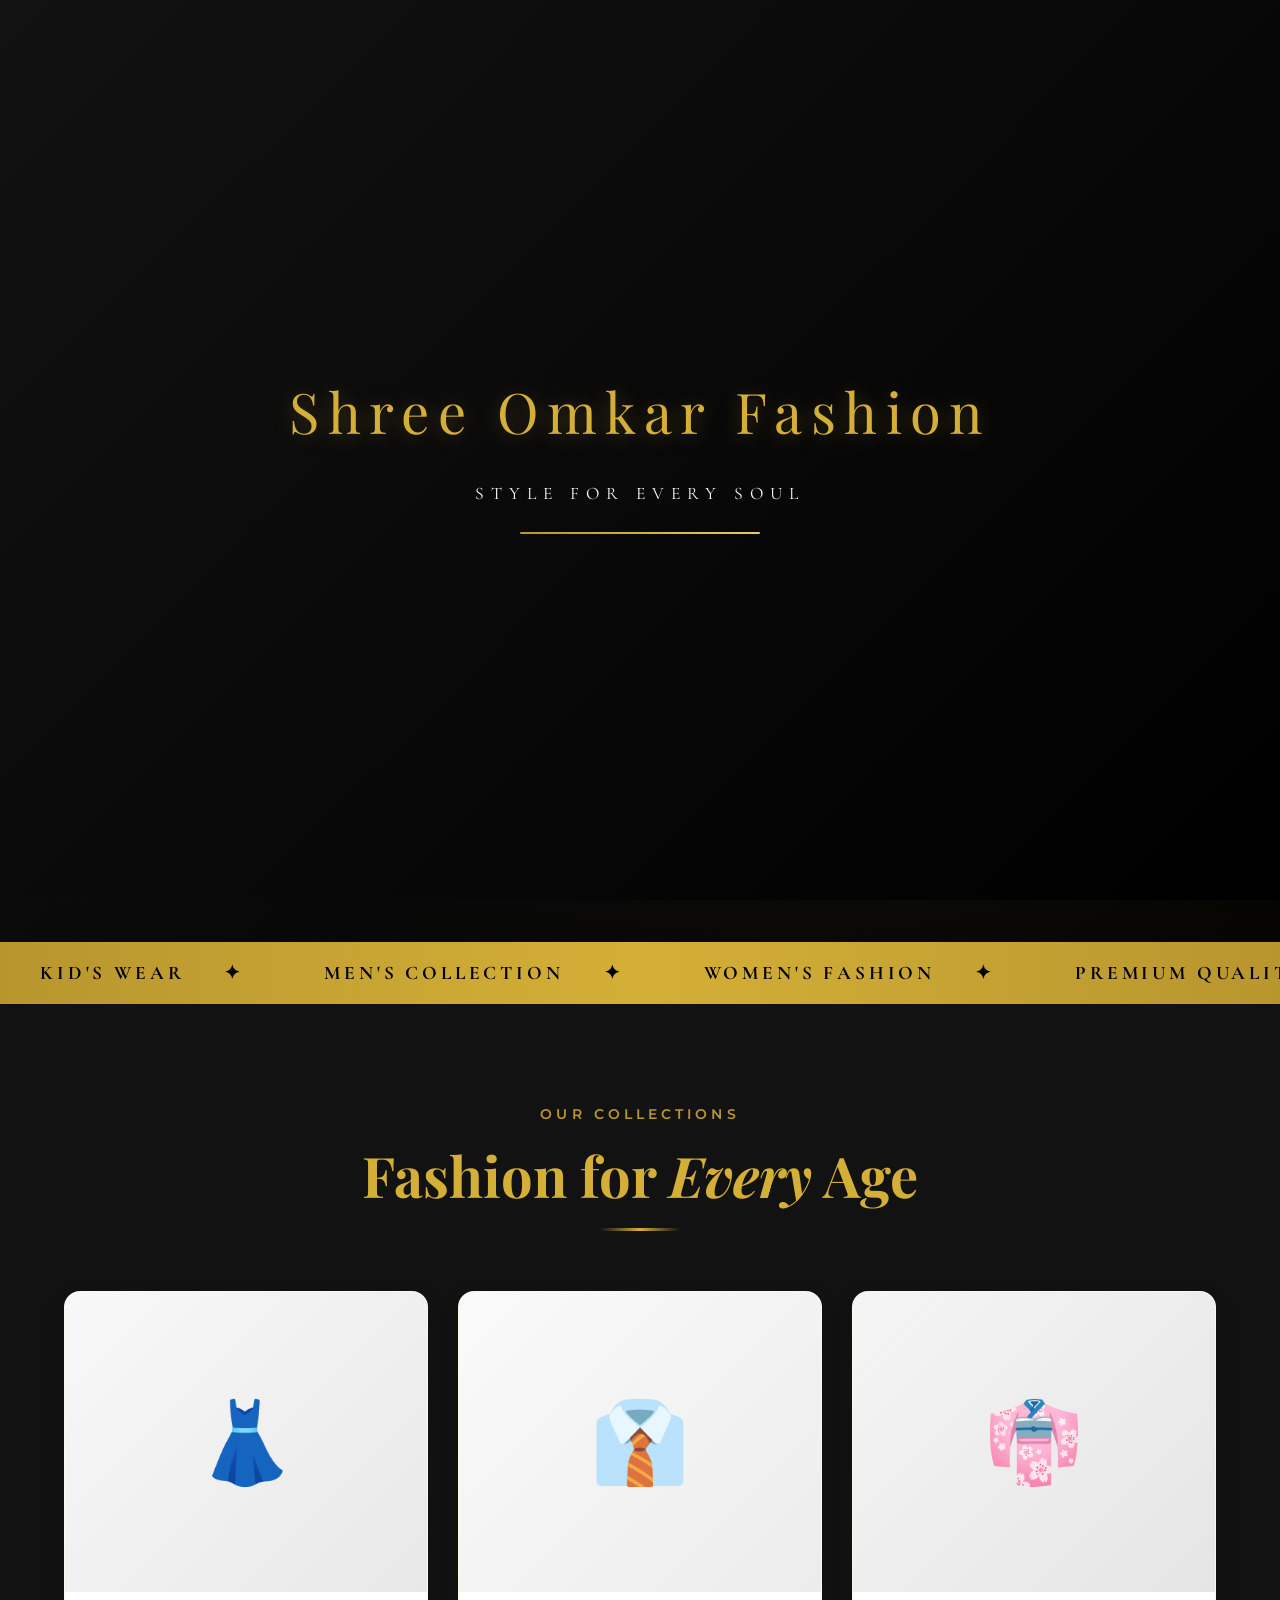
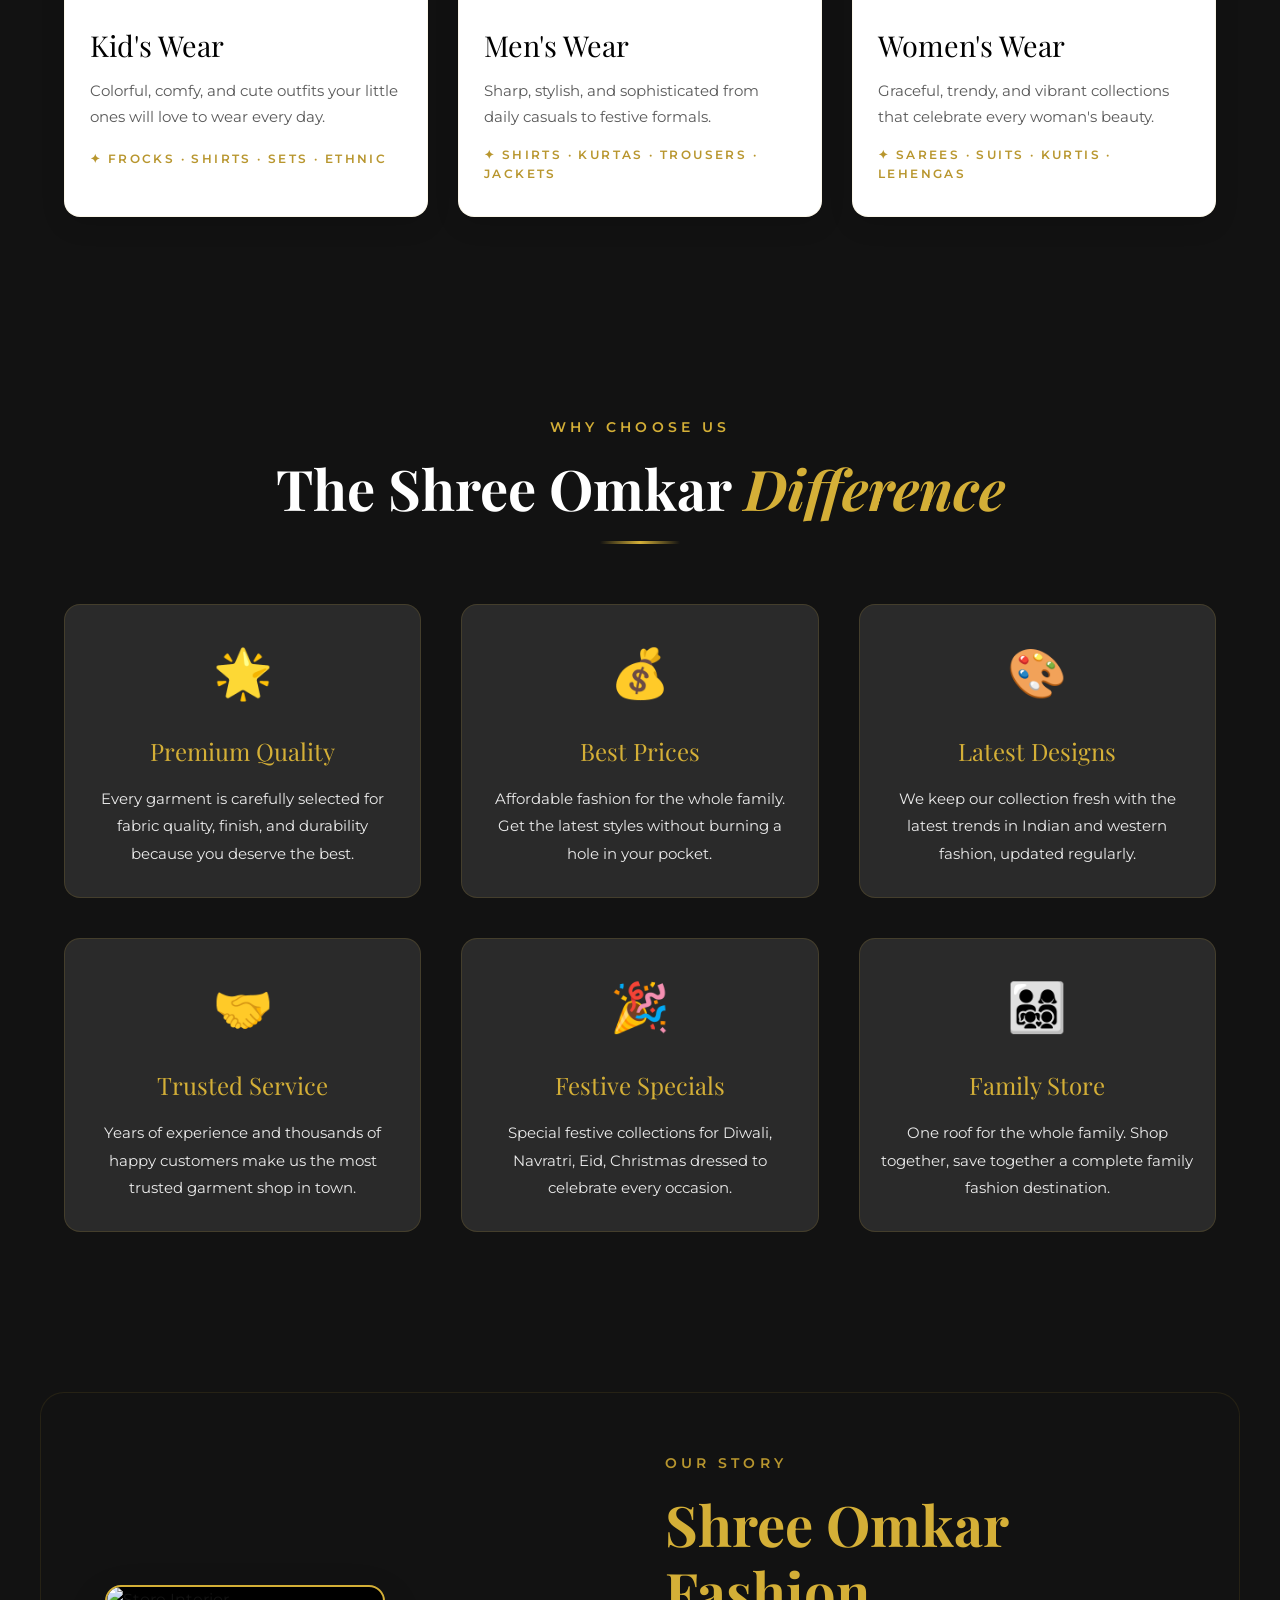
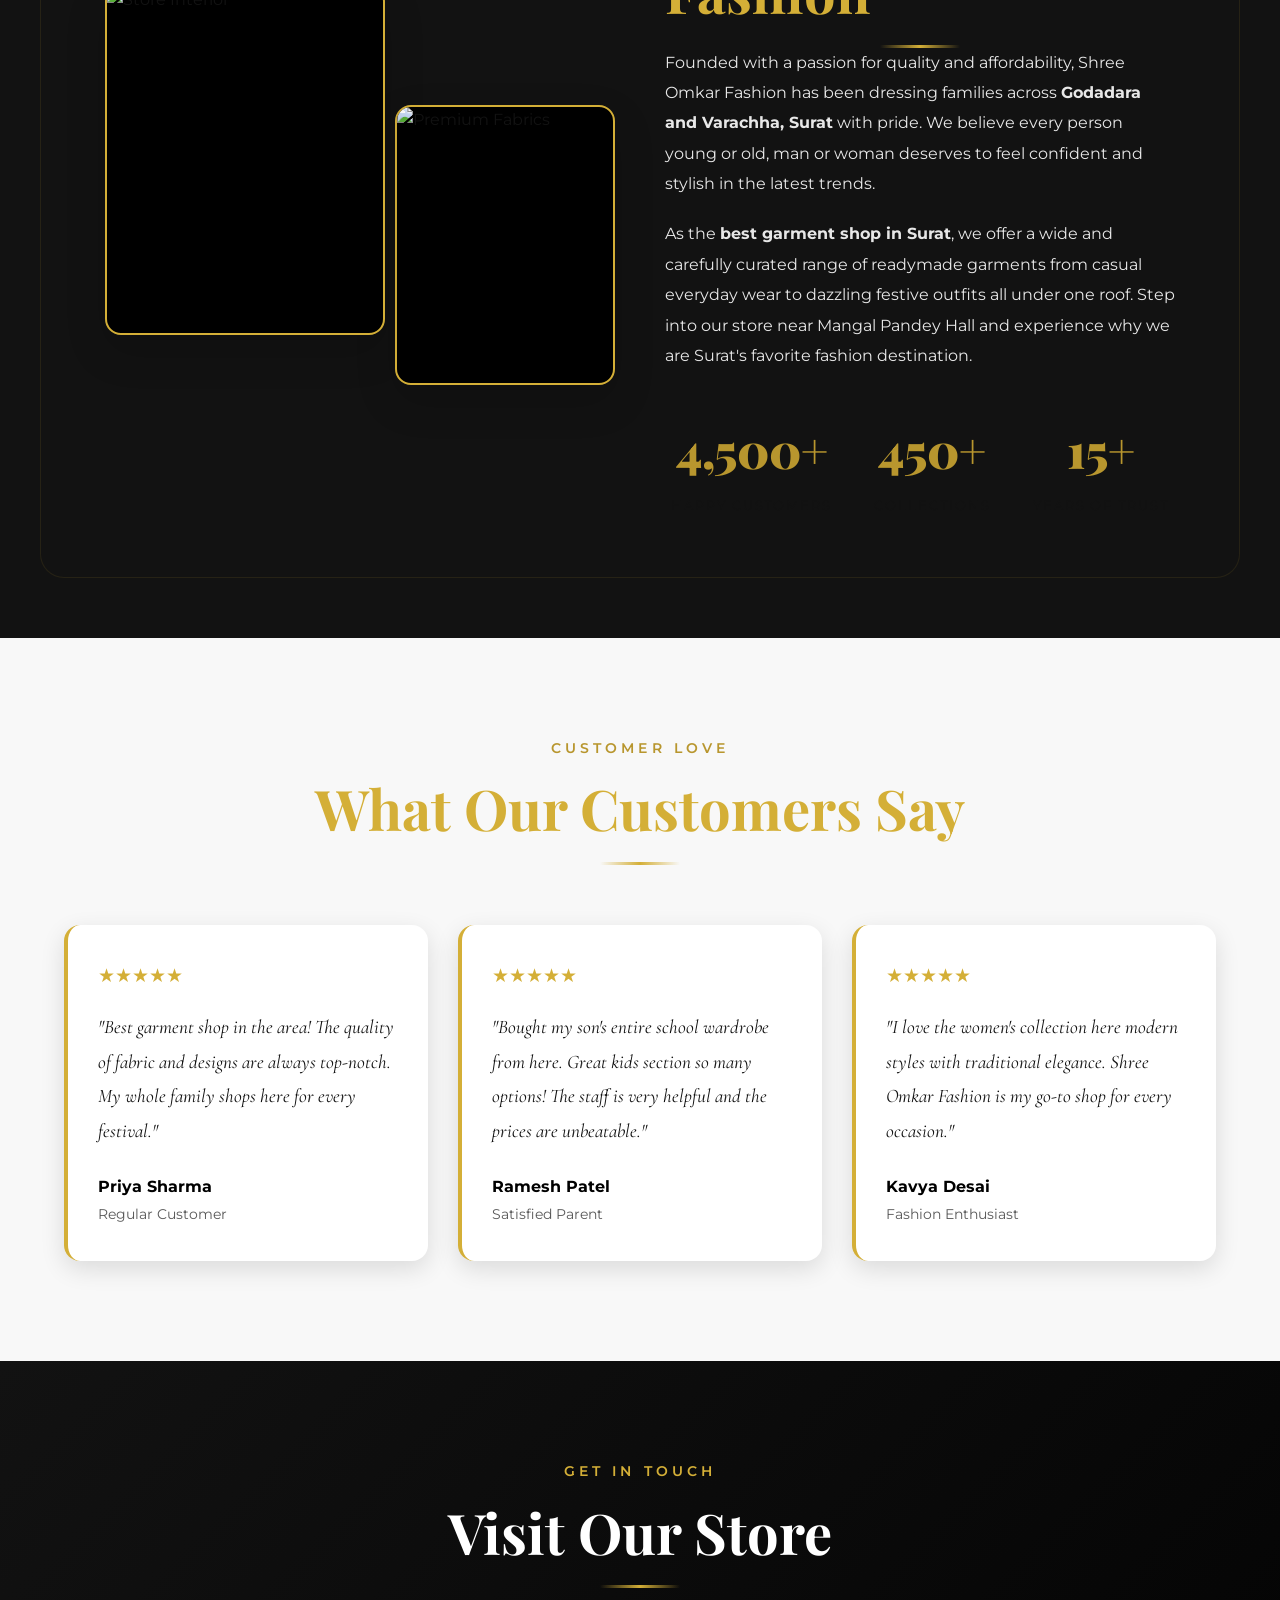
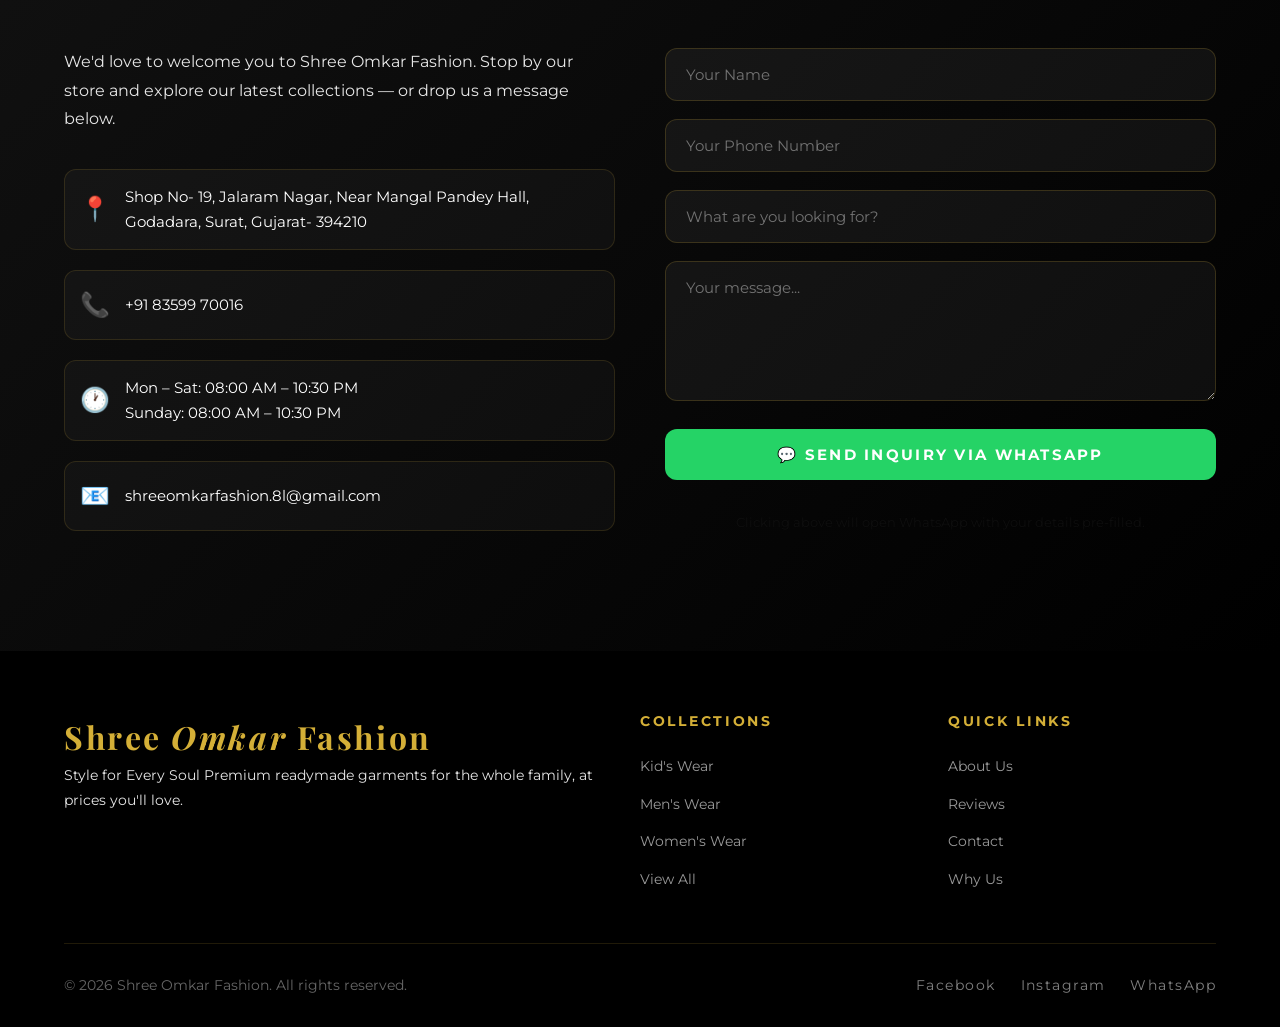
==== commit 08a3d307: "Refactor layout to Premium V2 across all collections and modularize CSS architecture" ====
--- a/index.html
+++ b/index.html
@@ -4,1363 +4,112 @@
 <head>
     <meta charset="UTF-8">
     <meta name="viewport" content="width=device-width, initial-scale=1.0, maximum-scale=1.0, user-scalable=yes">
-    <title>Shree Omkar Fashion – Best Clothing Store in Surat | Style for Every Soul</title>
-    <meta name="description" content="Discover premium readymade garments for Men, Women, and Kids at Shree Omkar Fashion, the leading clothing shop in Godadara, Surat. Trendy ethnic and casual wear at affordable prices.">
-    <meta name="keywords" content="fashion store in Surat, men's wear shop in Surat, women's clothing store in Surat, kids wear shop in Surat, affordable clothing Surat, Shree Omkar Fashion">
-    
-    <!-- LOCAL BUSINESS SCHEMA (SEO) -->
+
+    <!-- PRIMARY SEO -->
+    <title>Shree Omkar Fashion – Premium Clothing Store in Godadara, Surat | Style for Every Soul</title>
+    <meta name="description"
+        content="Discover premium readymade garments for Men, Women, and Kids at Shree Omkar Fashion, the leading clothing shop in Godadara, Surat. Trendy ethnic and casual wear at affordable prices.">
+    <meta name="keywords"
+        content="Shree Omkar Fashion, fashion store in Surat, men's wear shop in Surat, women's clothing store in Surat, kids wear shop in Surat, Godadara clothing store, affordable clothing Surat, premium readymade garments, Surat fashion retail">
+    <link rel="canonical" href="https://shreeomkarfashion.com/">
+
+    <!-- OPEN GRAPH / SOCIAL (FACEBOOK, LINKEDIN, WHATSAPP, AI BOTS) -->
+    <meta property="og:type" content="website">
+    <meta property="og:url" content="https://shreeomkarfashion.com/">
+    <meta property="og:title" content="Shree Omkar Fashion – Premium Clothing Store in Surat">
+    <meta property="og:description"
+        content="Discover premium readymade garments for Men, Women, and Kids at Shree Omkar Fashion in Godadara, Surat. Style for Every Soul.">
+    <meta property="og:image"
+        content="https://images.unsplash.com/photo-1550614000-4b95d466f272?auto=format&fit=crop&q=80&w=1200">
+    <meta property="og:locale" content="en_IN">
+    <meta property="og:site_name" content="Shree Omkar Fashion">
+
+    <!-- TWITTER / X -->
+    <meta name="twitter:card" content="summary_large_image">
+    <meta name="twitter:url" content="https://shreeomkarfashion.com/">
+    <meta name="twitter:title" content="Shree Omkar Fashion – Premium Clothing Store in Surat">
+    <meta name="twitter:description"
+        content="Discover premium readymade garments for Men, Women, and Kids at Shree Omkar Fashion in Godadara, Surat.">
+    <meta name="twitter:image"
+        content="https://images.unsplash.com/photo-1550614000-4b95d466f272?auto=format&fit=crop&q=80&w=1200">
+
+    <!-- AI & SEARCH ENGINE BOT INSTRUCTIONS -->
+    <meta name="robots" content="index, follow, max-image-preview:large, max-snippet:-1, max-video-preview:-1">
+
+    <!-- RICH SNIPPETS: LOCAL BUSINESS & WEBSITE SCHEMA (JSON-LD) -->
     <script type="application/ld+json">
-    {
-      "@context": "https://schema.org",
-      "@type": "LocalBusiness",
-      "name": "Shree Omkar Fashion",
-      "image": "https://shreeomkarfashion.com/logo.png",
-      "@id": "https://shreeomkarfashion.com",
-      "url": "https://shreeomkarfashion.com",
-      "telephone": "+918359970016",
-      "address": {
-        "@type": "PostalAddress",
-        "streetAddress": "Shop No- 19, Jalaram Nagar, Near Mangal Pandey Hall, Godadara",
-        "addressLocality": "Surat",
-        "postalCode": "394210",
-        "addressRegion": "Gujarat",
-        "addressCountry": "IN"
+    [
+      {
+        "@context": "https://schema.org",
+        "@type": "WebSite",
+        "name": "Shree Omkar Fashion",
+        "url": "https://shreeomkarfashion.com",
+        "description": "Premium clothing store for men, women, and kids located in Godadara, Surat.",
+        "inLanguage": "en-IN"
       },
-      "geo": {
-        "@type": "GeoCoordinates",
-        "latitude": 21.1702,
-        "longitude": 72.8311
-      },
-      "openingHoursSpecification": [
-        {
-          "@type": "OpeningHoursSpecification",
-          "dayOfWeek": ["Monday", "Tuesday", "Wednesday", "Thursday", "Friday", "Saturday", "Sunday"],
-          "opens": "08:00",
-          "closes": "22:30"
-        }
-      ],
-      "sameAs": [
-        "https://www.facebook.com/shreeomkarfashion",
-        "https://www.instagram.com/shreeomkarfashion"
-      ]
-    }
+      {
+        "@context": "https://schema.org",
+        "@type": "ClothingStore",
+        "name": "Shree Omkar Fashion",
+        "image": "https://shreeomkarfashion.com/logo.png",
+        "@id": "https://shreeomkarfashion.com/#store",
+        "url": "https://shreeomkarfashion.com",
+        "telephone": "+918359970016",
+        "priceRange": "$$",
+        "address": {
+          "@type": "PostalAddress",
+          "streetAddress": "Shop No- 19, Jalaram Nagar, Near Mangal Pandey Hall, Godadara",
+          "addressLocality": "Surat",
+          "postalCode": "394210",
+          "addressRegion": "Gujarat",
+          "addressCountry": "IN"
+        },
+        "geo": {
+          "@type": "GeoCoordinates",
+          "latitude": 21.1702,
+          "longitude": 72.8311
+        },
+        "openingHoursSpecification": [
+          {
+            "@type": "OpeningHoursSpecification",
+            "dayOfWeek": ["Monday", "Tuesday", "Wednesday", "Thursday", "Friday", "Saturday", "Sunday"],
+            "opens": "08:00",
+            "closes": "22:30"
+          }
+        ],
+        "sameAs": [
+          "https://www.facebook.com/shreeomkarfashion",
+          "https://www.instagram.com/shreeomkarfashion"
+        ],
+        "department": [
+          {
+            "@type": "ClothingStore",
+            "name": "Kids Wear",
+            "url": "https://shreeomkarfashion.com/kids.html"
+          },
+          {
+            "@type": "ClothingStore",
+            "name": "Men's Wear",
+            "url": "https://shreeomkarfashion.com/mens.html"
+          },
+          {
+            "@type": "ClothingStore",
+            "name": "Women's Wear",
+            "url": "https://shreeomkarfashion.com/womens.html"
+          }
+        ]
+      }
+    ]
     </script>
     <link rel="preconnect" href="https://fonts.googleapis.com">
     <link rel="preconnect" href="https://fonts.gstatic.com" crossorigin>
     <link
         href="https://fonts.googleapis.com/css2?family=Cormorant+Garamond:wght@300;400;500;600;700&family=Montserrat:wght@300;400;500;600;700&family=Playfair+Display:ital,wght@0,400;0,700;0,900;1,400&display=swap"
         rel="stylesheet">
-    <style>
-        /* ── PREMIUM BLACK, WHITE & GOLD COLOR PALETTE ── */
-        :root {
-            /* Black Primary */
-            --black-primary: #000000;
-            --black-soft: #121212;
-            /* Better for UI backgrounds */
-            --black-rich: #0A0A0A;
-            /* Rich black */
-            --black-warm: #1A1818;
-            /* Warm black */
-            --black-light: #2A2A2A;
-            /* Light black for cards */
-
-            /* White Base */
-            --white-pure: #FFFFFF;
-            --white-soft: #F8F8F8;
-            /* Cleaner off-white */
-            --white-warm: #F5F5F5;
-            /* Warm white */
-            --white-cream: #FAFAFA;
-            /* Cream white */
-
-            /* Gold Accent - The Important One */
-            --gold-classic: #D4AF37;
-            /* Classic luxurious gold */
-            --gold-soft: #C9A14A;
-            /* Soft elegant gold */
-            --gold-dark: #B8962E;
-            /* Rich dark gold */
-            --gold-light: #E8C96A;
-            /* Light gold for highlights */
-            --gold-muted: #A8882C;
-            /* Muted gold for subtle accents */
-
-            /* Text Colors */
-            --text-light: #FFFFFF;
-            --text-light-muted: rgba(255, 255, 255, 0.9);
-            --text-dark: #121212;
-            --text-dark-muted: rgba(18, 18, 18, 0.7);
-            --text-gold: #D4AF37;
-
-            /* Shadows & Effects */
-            --shadow-sm: 0 2px 8px rgba(0, 0, 0, 0.08);
-            --shadow-md: 0 8px 24px rgba(0, 0, 0, 0.12);
-            --shadow-lg: 0 16px 40px rgba(0, 0, 0, 0.16);
-            --shadow-xl: 0 24px 60px rgba(0, 0, 0, 0.2);
-            --shadow-gold: 0 8px 30px rgba(212, 175, 55, 0.2);
-            --shadow-gold-lg: 0 16px 50px rgba(212, 175, 55, 0.25);
-
-            /* Animation */
-            --ease-premium: cubic-bezier(0.4, 0, 0.2, 1);
-            --ease-bounce: cubic-bezier(0.34, 1.56, 0.64, 1);
-        }
-
-        *,
-        *::before,
-        *::after {
-            margin: 0;
-            padding: 0;
-            box-sizing: border-box;
-        }
-
-        html {
-            scroll-behavior: smooth;
-            font-size: 16px;
-        }
-
-        @media (max-width: 768px) {
-            html {
-                font-size: 14px;
-            }
-        }
-
-        body {
-            background: var(--white-soft);
-            color: var(--text-dark);
-            font-family: 'Montserrat', sans-serif;
-            overflow-x: hidden;
-            line-height: 1.6;
-        }
-
-        /* ── ACCESSIBILITY ── */
-        @media (prefers-reduced-motion: reduce) {
-
-            *,
-            *::before,
-            *::after {
-                animation-duration: 0.01ms !important;
-                animation-iteration-count: 1 !important;
-                transition-duration: 0.01ms !important;
-            }
-        }
-
-        :focus-visible {
-            outline: 3px solid var(--gold-classic);
-            outline-offset: 4px;
-            border-radius: 8px;
-        }
-
-        /* ── PREMIUM CURSOR (Desktop Only) ── */
-        @media (min-width: 1024px) {
-            .cursor {
-                position: fixed;
-                width: 8px;
-                height: 8px;
-                background: var(--gold-classic);
-                border-radius: 50%;
-                pointer-events: none;
-                z-index: 9999;
-                transform: translate(-50%, -50%);
-                transition: width 0.2s, height 0.2s;
-                mix-blend-mode: difference;
-            }
-
-            .cursor-ring {
-                position: fixed;
-                width: 40px;
-                height: 40px;
-                border: 1.5px solid var(--gold-classic);
-                border-radius: 50%;
-                pointer-events: none;
-                z-index: 9998;
-                transform: translate(-50%, -50%);
-                transition: all 0.3s var(--ease-premium);
-            }
-        }
-
-        /* ── LOADER ── */
-        #loader {
-            position: fixed;
-            inset: 0;
-            background: linear-gradient(135deg, var(--black-soft) 0%, var(--black-primary) 100%);
-            z-index: 10000;
-            display: flex;
-            flex-direction: column;
-            align-items: center;
-            justify-content: center;
-            gap: 24px;
-        }
-
-        .loader-logo {
-            font-family: 'Playfair Display', serif;
-            font-size: clamp(2rem, 8vw, 3.5rem);
-            color: var(--gold-classic);
-            letter-spacing: 0.15em;
-            opacity: 0;
-            animation: fadeUp 0.8s 0.3s forwards;
-            text-shadow: 0 2px 20px rgba(212, 175, 55, 0.3);
-            text-align: center;
-        }
-
-        .loader-sub {
-            font-family: 'Cormorant Garamond', serif;
-            color: var(--white-soft);
-            font-size: clamp(0.9rem, 3vw, 1.1rem);
-            letter-spacing: 0.4em;
-            text-transform: uppercase;
-            opacity: 0;
-            animation: fadeUp 0.8s 0.7s forwards;
-            text-align: center;
-        }
-
-        .loader-bar {
-            width: min(240px, 60vw);
-            height: 2px;
-            background: rgba(255, 255, 255, 0.1);
-            border-radius: 2px;
-            overflow: hidden;
-            opacity: 0;
-            animation: fadeUp 0.6s 1s forwards;
-        }
-
-        .loader-fill {
-            height: 100%;
-            background: linear-gradient(90deg, var(--gold-dark), var(--gold-classic), var(--gold-light));
-            width: 0;
-            animation: fill 2s 1.2s var(--ease-premium) forwards;
-        }
-
-        @keyframes fill {
-            to {
-                width: 100%;
-            }
-        }
-
-        @keyframes fadeUp {
-            from {
-                opacity: 0;
-                transform: translateY(30px);
-            }
-
-            to {
-                opacity: 1;
-                transform: translateY(0);
-            }
-        }
-
-        /* ── TOP BANNER ── */
-        .top-banner {
-            background: linear-gradient(90deg, var(--gold-dark) 0%, var(--gold-classic) 50%, var(--gold-dark) 100%);
-            color: var(--black-primary);
-            text-align: center;
-            padding: 10px;
-            font-size: clamp(0.7rem, 3vw, 0.85rem);
-            letter-spacing: 0.15em;
-            text-transform: uppercase;
-            font-weight: 600;
-            position: relative;
-            z-index: 100;
-        }
-
-        /* ── MOBILE-FIRST NAVIGATION ── */
-        nav {
-            position: fixed;
-            top: 0;
-            width: 100%;
-            z-index: 1000;
-            background: rgba(255, 255, 255, 0.98);
-            backdrop-filter: blur(20px);
-            border-bottom: 1px solid rgba(212, 175, 55, 0.2);
-            transform: translateY(-100%);
-            transition: transform 0.6s var(--ease-premium);
-            padding: 12px 0;
-        }
-
-        nav.visible {
-            transform: translateY(0);
-        }
-
-        .nav-container {
-            display: flex;
-            align-items: center;
-            justify-content: space-between;
-            padding: 0 5%;
-        }
-
-        .nav-logo {
-            font-family: 'Playfair Display', serif;
-            font-size: clamp(1.2rem, 4vw, 1.8rem);
-            color: var(--black-primary);
-            letter-spacing: 0.08em;
-            font-weight: 700;
-        }
-
-        .nav-logo span {
-            color: var(--gold-classic);
-            font-style: italic;
-        }
-
-        /* Mobile Menu Button */
-        .mobile-menu-btn {
-            display: block;
-            width: 30px;
-            height: 24px;
-            position: relative;
-            cursor: pointer;
-            z-index: 1001;
-        }
-
-        .mobile-menu-btn span {
-            display: block;
-            width: 100%;
-            height: 2px;
-            background: var(--black-primary);
-            position: absolute;
-            transition: all 0.3s var(--ease-premium);
-        }
-
-        .mobile-menu-btn span:nth-child(1) {
-            top: 0;
-        }
-
-        .mobile-menu-btn span:nth-child(2) {
-            top: 50%;
-            transform: translateY(-50%);
-        }
-
-        .mobile-menu-btn span:nth-child(3) {
-            bottom: 0;
-        }
-
-        .mobile-menu-btn.active span:nth-child(1) {
-            transform: rotate(45deg) translate(6px, 6px);
-        }
-
-        .mobile-menu-btn.active span:nth-child(2) {
-            opacity: 0;
-        }
-
-        .mobile-menu-btn.active span:nth-child(3) {
-            transform: rotate(-45deg) translate(6px, -6px);
-        }
-
-        .nav-links {
-            position: fixed;
-            top: 0;
-            right: -100%;
-            width: min(300px, 80%);
-            height: 100vh;
-            background: var(--white-pure);
-            padding: 80px 30px 30px;
-            list-style: none;
-            transition: right 0.4s var(--ease-premium);
-            box-shadow: -5px 0 30px rgba(0, 0, 0, 0.1);
-            z-index: 999;
-        }
-
-        .nav-links.active {
-            right: 0;
-        }
-
-        .nav-links li {
-            margin-bottom: 30px;
-        }
-
-        .nav-links a {
-            font-size: 1rem;
-            letter-spacing: 0.1em;
-            text-transform: uppercase;
-            color: var(--text-dark);
-            text-decoration: none;
-            font-weight: 500;
-            transition: color 0.3s;
-            display: block;
-            padding: 8px 0;
-        }
-
-        .nav-links a:hover {
-            color: var(--gold-classic);
-        }
-
-        .nav-overlay {
-            position: fixed;
-            inset: 0;
-            background: rgba(0, 0, 0, 0.5);
-            z-index: 998;
-            opacity: 0;
-            visibility: hidden;
-            transition: all 0.3s;
-        }
-
-        .nav-overlay.active {
-            opacity: 1;
-            visibility: visible;
-        }
-
-        .nav-cta {
-            display: none;
-        }
-
-        @media (min-width: 1024px) {
-            .mobile-menu-btn {
-                display: none;
-            }
-
-            .nav-overlay {
-                display: none;
-            }
-
-            .nav-links {
-                position: static;
-                width: auto;
-                height: auto;
-                background: transparent;
-                padding: 0;
-                display: flex;
-                gap: 40px;
-                box-shadow: none;
-                transition: none;
-            }
-
-            .nav-links li {
-                margin-bottom: 0;
-            }
-
-            .nav-cta {
-                display: block;
-                background: var(--gold-classic);
-                color: var(--black-primary);
-                padding: 12px 28px;
-                border: none;
-                font-family: 'Montserrat', sans-serif;
-                font-size: 0.85rem;
-                letter-spacing: 0.12em;
-                text-transform: uppercase;
-                font-weight: 600;
-                cursor: pointer;
-                transition: all 0.3s var(--ease-premium);
-                border-radius: 4px;
-            }
-
-            .nav-cta:hover {
-                background: var(--gold-dark);
-                transform: translateY(-2px);
-                box-shadow: var(--shadow-gold);
-            }
-        }
-
-        /* ── HERO SECTION ── */
-        #hero {
-            min-height: 100vh;
-            display: flex;
-            align-items: center;
-            background: linear-gradient(135deg, var(--black-soft) 0%, var(--black-primary) 100%);
-            position: relative;
-            overflow: hidden;
-            padding: 80px 0;
-        }
-
-        .hero-bg {
-            position: absolute;
-            inset: 0;
-            background:
-                radial-gradient(circle at 20% 30%, rgba(212, 175, 55, 0.08) 0%, transparent 50%),
-                radial-gradient(circle at 80% 70%, rgba(212, 175, 55, 0.05) 0%, transparent 60%);
-        }
-
-        .hero-content {
-            position: relative;
-            z-index: 2;
-            text-align: center;
-            max-width: 900px;
-            margin: 0 auto;
-            padding: 0 20px;
-        }
-
-        .hero-badge {
-            display: inline-block;
-            border: 1.5px solid var(--gold-classic);
-            color: var(--gold-classic);
-            font-size: clamp(0.7rem, 3vw, 0.85rem);
-            letter-spacing: 0.3em;
-            text-transform: uppercase;
-            padding: 10px 25px;
-            margin-bottom: 30px;
-            backdrop-filter: blur(10px);
-            background: rgba(18, 18, 18, 0.3);
-            border-radius: 50px;
-        }
-
-        .hero-title {
-            font-family: 'Playfair Display', serif;
-            font-size: clamp(2.5rem, 10vw, 6rem);
-            line-height: 1.1;
-            color: var(--white-pure);
-            font-weight: 900;
-            margin-bottom: 20px;
-        }
-
-        .hero-title .gold-accent {
-            color: var(--gold-classic);
-            font-style: italic;
-        }
-
-        .hero-title .outline {
-            -webkit-text-stroke: 1.5px var(--gold-classic);
-            color: transparent;
-        }
-
-        @media (max-width: 768px) {
-            .hero-title .outline {
-                -webkit-text-stroke: 1px var(--gold-classic);
-            }
-        }
-
-        .hero-tagline {
-            font-family: 'Cormorant Garamond', serif;
-            font-size: clamp(1.1rem, 4vw, 1.8rem);
-            color: var(--gold-soft);
-            margin-bottom: 20px;
-            letter-spacing: 0.05em;
-            font-weight: 400;
-        }
-
-        .hero-desc {
-            color: var(--text-light-muted);
-            font-size: clamp(0.9rem, 3.5vw, 1.1rem);
-            max-width: 600px;
-            margin: 0 auto 40px;
-            line-height: 1.8;
-        }
-
-        .hero-btns {
-            display: flex;
-            gap: 16px;
-            justify-content: center;
-            flex-wrap: wrap;
-        }
-
-        .btn-primary {
-            background: linear-gradient(135deg, var(--gold-classic), var(--gold-dark));
-            color: var(--black-primary);
-            padding: clamp(12px, 3vw, 16px) clamp(24px, 5vw, 40px);
-            font-size: clamp(0.8rem, 3vw, 0.95rem);
-            letter-spacing: 0.15em;
-            text-transform: uppercase;
-            border: none;
-            cursor: pointer;
-            font-weight: 700;
-            transition: all 0.3s var(--ease-premium);
-            text-decoration: none;
-            display: inline-block;
-            border-radius: 6px;
-        }
-
-        .btn-primary:hover {
-            transform: translateY(-3px);
-            box-shadow: var(--shadow-gold-lg);
-        }
-
-        .btn-outline {
-            background: transparent;
-            border: 1.5px solid var(--gold-classic);
-            color: var(--gold-classic);
-            padding: clamp(12px, 3vw, 16px) clamp(24px, 5vw, 40px);
-            font-size: clamp(0.8rem, 3vw, 0.95rem);
-            letter-spacing: 0.15em;
-            text-transform: uppercase;
-            cursor: pointer;
-            font-weight: 500;
-            transition: all 0.3s var(--ease-premium);
-            text-decoration: none;
-            display: inline-block;
-            border-radius: 6px;
-        }
-
-        .btn-outline:hover {
-            background: var(--gold-classic);
-            color: var(--black-primary);
-        }
-
-        /* ── FLOATING ELEMENTS ── */
-        .floating-shape {
-            position: absolute;
-            border-radius: 50%;
-            background: rgba(212, 175, 55, 0.03);
-            border: 1px solid rgba(212, 175, 55, 0.1);
-            animation: float 12s ease-in-out infinite;
-            pointer-events: none;
-        }
-
-        .floating-shape:nth-child(1) {
-            width: 400px;
-            height: 400px;
-            top: -100px;
-            right: -100px;
-        }
-
-        .floating-shape:nth-child(2) {
-            width: 250px;
-            height: 250px;
-            bottom: 10%;
-            left: -50px;
-            animation-delay: 3s;
-        }
-
-        .floating-shape:nth-child(3) {
-            width: 150px;
-            height: 150px;
-            top: 30%;
-            left: 15%;
-            animation-delay: 6s;
-        }
-
-        @keyframes float {
-
-            0%,
-            100% {
-                transform: translate(0, 0) rotate(0deg);
-            }
-
-            33% {
-                transform: translate(30px, -30px) rotate(120deg);
-            }
-
-            66% {
-                transform: translate(-20px, 20px) rotate(240deg);
-            }
-        }
-
-        /* ── MARQUEE ── */
-        .marquee-wrap {
-            background: linear-gradient(90deg, var(--gold-dark), var(--gold-classic), var(--gold-dark));
-            overflow: hidden;
-            padding: 16px 0;
-        }
-
-        .marquee-track {
-            display: flex;
-            gap: 0;
-            white-space: nowrap;
-            animation: marquee 20s linear infinite;
-        }
-
-        .marquee-track:hover {
-            animation-play-state: paused;
-        }
-
-        .marquee-track span {
-            font-family: 'Cormorant Garamond', serif;
-            font-size: clamp(1rem, 3vw, 1.2rem);
-            letter-spacing: 0.2em;
-            color: var(--black-primary);
-            padding: 0 40px;
-            font-weight: 700;
-            text-transform: uppercase;
-        }
-
-        .marquee-track span::after {
-            content: '✦';
-            margin-left: 40px;
-            color: var(--black-primary);
-        }
-
-        @keyframes marquee {
-            from {
-                transform: translateX(0);
-            }
-
-            to {
-                transform: translateX(-50%);
-            }
-        }
-
-        /* ── SECTION STYLES ── */
-        section {
-            padding: clamp(60px, 10vw, 100px) 5%;
-        }
-
-        .section-header {
-            text-align: center;
-            margin-bottom: 60px;
-        }
-
-        .section-tag {
-            font-size: clamp(0.7rem, 2.5vw, 0.85rem);
-            letter-spacing: 0.3em;
-            text-transform: uppercase;
-            color: var(--gold-dark);
-            margin-bottom: 15px;
-            font-weight: 600;
-        }
-
-        .section-title {
-            font-family: 'Playfair Display', serif;
-            font-size: clamp(2rem, 6vw, 3.5rem);
-            color: var(--black-primary);
-            line-height: 1.2;
-            margin-bottom: 20px;
-        }
-
-        .divider {
-            width: 80px;
-            height: 3px;
-            background: linear-gradient(90deg, transparent, var(--gold-classic), transparent);
-            margin: 0 auto;
-        }
-
-        /* ── CATEGORIES GRID ── */
-        .cat-grid {
-            display: grid;
-            grid-template-columns: 1fr;
-            gap: 30px;
-            max-width: 1200px;
-            margin: 0 auto;
-        }
-
-        @media (min-width: 768px) {
-            .cat-grid {
-                grid-template-columns: repeat(2, 1fr);
-            }
-        }
-
-        @media (min-width: 1024px) {
-            .cat-grid {
-                grid-template-columns: repeat(3, 1fr);
-            }
-        }
-
-        .cat-card {
-            position: relative;
-            overflow: hidden;
-            cursor: pointer;
-            background: var(--white-pure);
-            border-radius: 16px;
-            box-shadow: var(--shadow-md);
-            transition: all 0.4s var(--ease-premium);
-            border: 1px solid rgba(212, 175, 55, 0.1);
-        }
-
-        .cat-card:hover {
-            transform: translateY(-10px);
-            box-shadow: var(--shadow-xl);
-            border-color: var(--gold-classic);
-        }
-
-        .cat-img-wrap {
-            height: 300px;
-            overflow: hidden;
-            position: relative;
-        }
-
-        .cat-emoji {
-            width: 100%;
-            height: 100%;
-            display: flex;
-            align-items: center;
-            justify-content: center;
-            font-size: 5rem;
-            transition: transform 0.6s var(--ease-premium);
-        }
-
-        .cat-card:hover .cat-emoji {
-            transform: scale(1.1);
-        }
-
-        .cat-bg-kids {
-            background: linear-gradient(135deg, #F8F8F8 0%, #E8E8E8 100%);
-        }
-
-        .cat-bg-men {
-            background: linear-gradient(135deg, #FAFAFA 0%, #ECECEC 100%);
-        }
-
-        .cat-bg-women {
-            background: linear-gradient(135deg, #F5F5F5 0%, #E5E5E5 100%);
-        }
-
-        .cat-overlay {
-            position: absolute;
-            inset: 0;
-            background: rgba(0, 0, 0, 0.85);
-            display: flex;
-            align-items: center;
-            justify-content: center;
-            opacity: 0;
-            transition: opacity 0.4s;
-            backdrop-filter: blur(4px);
-        }
-
-        .cat-card:hover .cat-overlay {
-            opacity: 1;
-        }
-
-        .cat-btn {
-            border: 1.5px solid var(--gold-classic);
-            color: var(--gold-classic);
-            padding: 12px 30px;
-            font-size: 0.85rem;
-            letter-spacing: 0.2em;
-            text-transform: uppercase;
-            background: transparent;
-            cursor: pointer;
-            transition: all 0.3s;
-            border-radius: 50px;
-            font-weight: 600;
-        }
-
-        .cat-btn:hover {
-            background: var(--gold-classic);
-            color: var(--black-primary);
-        }
-
-        .cat-info {
-            padding: 30px 25px;
-        }
-
-        .cat-name {
-            font-family: 'Playfair Display', serif;
-            font-size: 1.8rem;
-            color: var(--black-primary);
-            margin-bottom: 10px;
-        }
-
-        .cat-desc {
-            font-size: 0.95rem;
-            color: var(--text-dark-muted);
-            margin-bottom: 15px;
-            line-height: 1.7;
-        }
-
-        .cat-count {
-            display: inline-block;
-            font-size: 0.75rem;
-            letter-spacing: 0.2em;
-            color: var(--gold-dark);
-            text-transform: uppercase;
-            font-weight: 600;
-        }
-
-        /* ── FEATURES GRID ── */
-        #features {
-            background: var(--black-soft);
-        }
-
-        #features .section-title {
-            color: var(--white-pure);
-        }
-
-        #features .section-tag {
-            color: var(--gold-classic);
-        }
-
-        .features-grid {
-            display: grid;
-            grid-template-columns: 1fr;
-            gap: 40px;
-            max-width: 1200px;
-            margin: 0 auto;
-        }
-
-        @media (min-width: 768px) {
-            .features-grid {
-                grid-template-columns: repeat(2, 1fr);
-            }
-        }
-
-        @media (min-width: 1024px) {
-            .features-grid {
-                grid-template-columns: repeat(3, 1fr);
-            }
-        }
-
-        .feature-item {
-            text-align: center;
-            padding: 30px 20px;
-            background: var(--black-light);
-            border-radius: 16px;
-            border: 1px solid rgba(212, 175, 55, 0.15);
-            transition: all 0.3s;
-        }
-
-        .feature-item:hover {
-            transform: translateY(-5px);
-            border-color: var(--gold-classic);
-            box-shadow: var(--shadow-gold);
-        }
-
-        .feature-icon {
-            font-size: 3rem;
-            margin-bottom: 20px;
-            display: block;
-        }
-
-        .feature-title {
-            font-family: 'Playfair Display', serif;
-            font-size: 1.5rem;
-            color: var(--gold-classic);
-            margin-bottom: 15px;
-        }
-
-        .feature-text {
-            font-size: 0.95rem;
-            color: var(--text-light-muted);
-            line-height: 1.8;
-        }
-
-        /* ── ABOUT SECTION ── */
-        #about {
-            display: flex;
-            flex-direction: column;
-            gap: 50px;
-            max-width: 1200px;
-            margin: 0 auto;
-            background: var(--white-pure);
-            border-radius: 24px;
-            padding: 60px 5%;
-        }
-
-        @media (min-width: 1024px) {
-            #about {
-                flex-direction: row;
-                align-items: center;
-            }
-        }
-
-        .about-visual {
-            flex: 1;
-            position: relative;
-            min-height: 400px;
-        }
-
-        .about-card {
-            position: absolute;
-            background: var(--white-pure);
-            border: 2px solid var(--gold-classic);
-            display: flex;
-            align-items: center;
-            justify-content: center;
-            font-size: 4rem;
-            box-shadow: var(--shadow-lg);
-            transition: transform 0.4s var(--ease-premium);
-            border-radius: 16px;
-        }
-
-        .about-card-1 {
-            width: 280px;
-            height: 350px;
-            top: 0;
-            left: 0;
-            background: linear-gradient(135deg, var(--white-soft), var(--white-cream));
-        }
-
-        .about-card-2 {
-            width: 220px;
-            height: 280px;
-            bottom: 0;
-            right: 0;
-            background: linear-gradient(135deg, var(--gold-classic), var(--gold-dark));
-            color: var(--black-primary);
-        }
-
-        @media (max-width: 768px) {
-            .about-card-1 {
-                width: 200px;
-                height: 250px;
-            }
-
-            .about-card-2 {
-                width: 160px;
-                height: 200px;
-            }
-        }
-
-        .about-content {
-            flex: 1;
-        }
-
-        .about-stats {
-            display: flex;
-            gap: 30px;
-            margin-top: 40px;
-            flex-wrap: wrap;
-            justify-content: space-around;
-        }
-
-        .stat {
-            text-align: center;
-        }
-
-        .stat-num {
-            font-family: 'Playfair Display', serif;
-            font-size: clamp(2rem, 5vw, 3rem);
-            color: var(--gold-dark);
-            font-weight: 900;
-        }
-
-        .stat-label {
-            font-size: 0.8rem;
-            letter-spacing: 0.15em;
-            text-transform: uppercase;
-            color: var(--text-dark-muted);
-            margin-top: 8px;
-        }
-
-        /* ── TESTIMONIALS ── */
-        #testimonials {
-            background: var(--white-soft);
-        }
-
-        .testimonials-grid {
-            display: grid;
-            grid-template-columns: 1fr;
-            gap: 30px;
-            max-width: 1200px;
-            margin: 0 auto;
-        }
-
-        @media (min-width: 768px) {
-            .testimonials-grid {
-                grid-template-columns: repeat(2, 1fr);
-            }
-        }
-
-        @media (min-width: 1024px) {
-            .testimonials-grid {
-                grid-template-columns: repeat(3, 1fr);
-            }
-        }
-
-        .t-card {
-            background: var(--white-pure);
-            padding: 35px 30px;
-            border-radius: 16px;
-            box-shadow: var(--shadow-md);
-            transition: all 0.3s;
-            border-left: 4px solid var(--gold-classic);
-        }
-
-        .t-card:hover {
-            transform: translateY(-5px);
-            box-shadow: var(--shadow-xl);
-        }
-
-        .t-stars {
-            color: var(--gold-classic);
-            font-size: 1.2rem;
-            margin-bottom: 20px;
-        }
-
-        .t-quote {
-            font-family: 'Cormorant Garamond', serif;
-            font-size: 1.2rem;
-            line-height: 1.8;
-            color: var(--text-dark);
-            margin-bottom: 25px;
-            font-style: italic;
-        }
-
-        .t-name {
-            font-weight: 700;
-            font-size: 1rem;
-            color: var(--black-primary);
-        }
-
-        .t-role {
-            font-size: 0.85rem;
-            color: var(--text-dark-muted);
-            margin-top: 5px;
-        }
-
-        /* ── CONTACT SECTION ── */
-        #contact {
-            background: linear-gradient(135deg, var(--black-soft) 0%, var(--black-primary) 100%);
-        }
-
-        #contact .section-title {
-            color: var(--white-pure);
-        }
-
-        #contact .section-tag {
-            color: var(--gold-classic);
-        }
-
-        .contact-grid {
-            display: grid;
-            grid-template-columns: 1fr;
-            gap: 50px;
-            max-width: 1200px;
-            margin: 0 auto;
-        }
-
-        @media (min-width: 768px) {
-            .contact-grid {
-                grid-template-columns: 1fr 1fr;
-            }
-        }
-
-        .contact-info p {
-            color: var(--text-light-muted);
-            line-height: 1.8;
-            font-size: 1rem;
-            margin-bottom: 35px;
-        }
-
-        .info-row {
-            display: flex;
-            align-items: center;
-            gap: 15px;
-            margin-bottom: 20px;
-            padding: 15px;
-            background: rgba(255, 255, 255, 0.03);
-            border-radius: 12px;
-            border: 1px solid rgba(212, 175, 55, 0.15);
-        }
-
-        .info-icon {
-            font-size: 1.5rem;
-        }
-
-        .info-text {
-            color: var(--text-light);
-            font-size: 0.95rem;
-        }
-
-        .contact-form {
-            display: flex;
-            flex-direction: column;
-            gap: 18px;
-        }
-
-        .contact-form input,
-        .contact-form textarea {
-            background: rgba(255, 255, 255, 0.05);
-            border: 1.5px solid rgba(212, 175, 55, 0.2);
-            color: var(--white-pure);
-            padding: 16px 20px;
-            font-family: 'Montserrat', sans-serif;
-            font-size: 0.95rem;
-            border-radius: 12px;
-            outline: none;
-            transition: all 0.3s;
-        }
-
-        .contact-form input:focus,
-        .contact-form textarea:focus {
-            border-color: var(--gold-classic);
-            background: rgba(255, 255, 255, 0.08);
-        }
-
-        .contact-form input::placeholder,
-        .contact-form textarea::placeholder {
-            color: rgba(255, 255, 255, 0.4);
-        }
-
-        .contact-form textarea {
-            height: 140px;
-            resize: vertical;
-        }
-
-        .form-btn {
-            background: linear-gradient(135deg, var(--gold-classic), var(--gold-dark));
-            color: var(--black-primary);
-            border: none;
-            padding: 16px;
-            font-family: 'Montserrat', sans-serif;
-            font-size: 0.95rem;
-            letter-spacing: 0.15em;
-            text-transform: uppercase;
-            font-weight: 700;
-            cursor: pointer;
-            border-radius: 12px;
-            transition: all 0.3s var(--ease-premium);
-        }
-
-        .form-btn:hover {
-            transform: translateY(-3px);
-            box-shadow: var(--shadow-gold-lg);
-        }
-
-        /* ── FOOTER ── */
-        footer {
-            background: var(--black-primary);
-            padding: 60px 5% 30px;
-        }
-
-        .footer-top {
-            display: grid;
-            grid-template-columns: 1fr;
-            gap: 40px;
-            max-width: 1200px;
-            margin: 0 auto 40px;
-        }
-
-        @media (min-width: 768px) {
-            .footer-top {
-                grid-template-columns: 2fr 1fr 1fr;
-            }
-        }
-
-        .footer-brand .nav-logo {
-            font-size: 2rem;
-            color: var(--gold-classic);
-            margin-bottom: 15px;
-        }
-
-        .footer-brand p {
-            color: var(--text-light-muted);
-            font-size: 0.9rem;
-            line-height: 1.8;
-        }
-
-        .footer-links h4 {
-            color: var(--gold-classic);
-            font-size: 0.85rem;
-            letter-spacing: 0.2em;
-            text-transform: uppercase;
-            margin-bottom: 20px;
-        }
-
-        .footer-links ul {
-            list-style: none;
-        }
-
-        .footer-links li {
-            margin-bottom: 12px;
-        }
-
-        .footer-links a {
-            color: rgba(255, 255, 255, 0.6);
-            text-decoration: none;
-            font-size: 0.9rem;
-            transition: color 0.3s;
-        }
-
-        .footer-links a:hover {
-            color: var(--gold-classic);
-        }
-
-        .footer-bottom {
-            border-top: 1px solid rgba(212, 175, 55, 0.15);
-            padding-top: 30px;
-            display: flex;
-            flex-direction: column;
-            align-items: center;
-            gap: 20px;
-            max-width: 1200px;
-            margin: 0 auto;
-        }
-
-        @media (min-width: 768px) {
-            .footer-bottom {
-                flex-direction: row;
-                justify-content: space-between;
-            }
-        }
-
-        .footer-bottom p {
-            font-size: 0.85rem;
-            color: rgba(255, 255, 255, 0.4);
-        }
-
-        .social-links {
-            display: flex;
-            gap: 25px;
-        }
-
-        .social-links a {
-            color: rgba(255, 255, 255, 0.5);
-            text-decoration: none;
-            font-size: 0.9rem;
-            letter-spacing: 0.1em;
-            transition: color 0.3s;
-        }
-
-        .social-links a:hover {
-            color: var(--gold-classic);
-        }
-
-        /* ── WHATSAPP FLOAT ── */
-        .whatsapp-float {
-            position: fixed;
-            bottom: 25px;
-            right: 25px;
-            z-index: 500;
-            background: #25D366;
-            color: white;
-            width: 60px;
-            height: 60px;
-            border-radius: 50%;
-            display: flex;
-            align-items: center;
-            justify-content: center;
-            font-size: 1.8rem;
-            box-shadow: 0 8px 25px rgba(37, 211, 102, 0.4);
-            animation: pulse 2s infinite;
-            text-decoration: none;
-            transition: transform 0.3s;
-        }
-
-        .whatsapp-float:hover {
-            transform: scale(1.1);
-        }
-
-        @keyframes pulse {
-
-            0%,
-            100% {
-                box-shadow: 0 8px 25px rgba(37, 211, 102, 0.4);
-            }
-
-            50% {
-                box-shadow: 0 8px 40px rgba(37, 211, 102, 0.7);
-            }
-        }
-
-        /* ── SCROLL REVEAL ── */
-        .reveal {
-            opacity: 0;
-            transform: translateY(30px);
-            transition: opacity 0.8s var(--ease-premium), transform 0.8s var(--ease-premium);
-        }
-
-        .reveal.visible {
-            opacity: 1;
-            transform: translateY(0);
-        }
-
-        /* ── BACK TO TOP BUTTON ── */
-        .back-to-top {
-            position: fixed;
-            bottom: 100px;
-            right: 25px;
-            z-index: 400;
-            background: var(--gold-classic);
-            color: var(--black-primary);
-            width: 50px;
-            height: 50px;
-            border-radius: 50%;
-            display: flex;
-            align-items: center;
-            justify-content: center;
-            font-size: 1.5rem;
-            cursor: pointer;
-            opacity: 0;
-            visibility: hidden;
-            transition: all 0.3s;
-            box-shadow: var(--shadow-gold);
-        }
-
-        .back-to-top.visible {
-            opacity: 1;
-            visibility: visible;
-        }
-
-        .back-to-top:hover {
-            transform: translateY(-5px);
-            background: var(--gold-dark);
-        }
-    </style>
+    <link rel="stylesheet" href="assets/css/base.css">
+    <link rel="stylesheet" href="assets/css/header.css">
+    <link rel="stylesheet" href="assets/css/footer.css">
+    <link rel="stylesheet" href="assets/css/home.css">
 </head>
 
 <body>
@@ -1385,30 +134,7 @@
     <div class="nav-overlay" id="navOverlay"></div>
 
     <!-- NAVIGATION -->
-    <nav id="navbar">
-        <div class="nav-container">
-            <div class="nav-logo">Shree <span>Omkar</span> Fashion</div>
-
-            <!-- Mobile Menu Button -->
-            <div class="mobile-menu-btn" id="mobileMenuBtn">
-                <span></span>
-                <span></span>
-                <span></span>
-            </div>
-
-            <ul class="nav-links" id="navLinks">
-                <li><a href="kids.html">Kids Wear</a></li>
-                <li><a href="mens.html">Men's Wear</a></li>
-                <li><a href="womens.html">Women's Wear</a></li>
-                <li><a href="index.html#features">Why Us</a></li>
-                <li><a href="index.html#about">About</a></li>
-                <li><a href="index.html#contact">Contact</a></li>
-            </ul>
-
-            <button class="nav-cta"
-                onclick="document.getElementById('contact').scrollIntoView({behavior:'smooth'})">Visit Store</button>
-        </div>
-    </nav>
+    <site-header></site-header>
 
     <!-- HERO SECTION -->
     <section id="hero">
@@ -1437,10 +163,10 @@
     <!-- MARQUEE -->
     <div class="marquee-wrap">
         <div class="marquee-track">
-            <span>Kids Wear</span><span>Men's Collection</span><span>Women's Fashion</span>
+            <span>Kid's Wear</span><span>Men's Collection</span><span>Women's Fashion</span>
             <span>Premium Quality</span><span>Latest Designs</span><span>Festive Special</span>
             <span>Shree Omkar Fashion</span><span>Party Wear</span><span>Casual Wear</span>
-            <span>Kids Wear</span><span>Men's Collection</span><span>Women's Fashion</span>
+            <span>Kid's Wear</span><span>Men's Collection</span><span>Women's Fashion</span>
             <span>Premium Quality</span><span>Latest Designs</span><span>Festive Special</span>
         </div>
     </div>
@@ -1462,7 +188,7 @@
                     <a href="kids.html" class="cat-btn">Explore</a>
                 </div>
                 <div class="cat-info">
-                    <div class="cat-name">Kids Wear</div>
+                    <div class="cat-name">Kid's Wear</div>
                     <div class="cat-desc">Colorful, comfy, and cute outfits your little ones will love to wear every
                         day.</div>
                     <div class="cat-count">✦ Frocks · Shirts · Sets · Ethnic</div>
@@ -1553,20 +279,32 @@
     <!-- ABOUT -->
     <section id="about">
         <div class="about-visual reveal">
-            <div class="about-card about-card-1">🏪</div>
-            <div class="about-card about-card-2">✦</div>
+            <div class="about-card about-card-1">
+                <img src="https://images.unsplash.com/photo-1441986300917-64674bd600d8?auto=format&fit=crop&q=80&w=600"
+                    alt="Store Interior">
+            </div>
+            <div class="about-card about-card-2">
+                <img src="https://images.unsplash.com/photo-1574634534894-89d7576c8259?auto=format&fit=crop&q=80&w=600"
+                    alt="Premium Fabrics">
+            </div>
         </div>
 
         <div class="about-content">
             <div class="section-tag reveal">Our Story</div>
-            <h2 class="section-title reveal">Shree Omkar Fashion</h2>
+            <h2 class="section-title reveal" style="color: var(--gold-classic);">Shree Omkar Fashion</h2>
             <div class="divider reveal"></div>
-            <p class="reveal" style="color: var(--text-dark-muted); line-height: 1.9; margin-bottom: 20px;">Founded with
-                a passion for quality and affordability, Shree Omkar Fashion has been dressing families across **Godadara and Varachha, Surat** with pride. We believe every person young or old, man or woman deserves to feel confident
-                and stylish in the latest trends.</p>
-            <p class="reveal" style="color: var(--text-dark-muted); line-height: 1.9;">As the **best garment shop in Surat**, we offer a wide and
+            <p class="reveal" style="color: var(--text-light-muted); line-height: 1.9; margin-bottom: 20px;">Founded
+                with
+                a passion for quality and affordability, Shree Omkar Fashion has been dressing families across
+                <strong>Godadara and Varachha, Surat</strong> with pride. We believe every person young or old, man or
+                woman deserves to feel confident
+                and stylish in the latest trends.
+            </p>
+            <p class="reveal" style="color: var(--text-light-muted); line-height: 1.9;">As the <strong>best garment shop
+                    in Surat</strong>, we offer a wide and
                 carefully curated range of readymade garments from casual everyday wear to dazzling festive outfits
-                all under one roof. Step into our store near Mangal Pandey Hall and experience why we are Surat's favorite fashion destination.</p>
+                all under one roof. Step into our store near Mangal Pandey Hall and experience why we are Surat's
+                favorite fashion destination.</p>
 
             <div class="about-stats reveal">
                 <div class="stat">
@@ -1657,9 +395,10 @@
                     <input type="tel" name="phone" placeholder="Your Phone Number" required>
                     <input type="text" name="looking_for" placeholder="What are you looking for?">
                     <textarea name="message" placeholder="Your message..."></textarea>
-                    
+
                     <!-- WHATSAPP QUICK MESSAGE BUTTON -->
-                    <button type="button" class="form-btn" id="whatsappBtn" style="background: #25D366; color: white; margin-top: 10px;">
+                    <button type="button" class="form-btn" id="whatsappBtn"
+                        style="background: #25D366; color: white; margin-top: 10px;">
                         💬 Send Inquiry via WhatsApp
                     </button>
                     <p style="font-size: 0.8rem; color: var(--text-dark-muted); text-align: center; margin-top: 15px;">
@@ -1671,43 +410,7 @@
     </section>
 
     <!-- FOOTER -->
-    <footer>
-        <div class="footer-top">
-            <div class="footer-brand">
-                <div class="nav-logo">Shree <span>Omkar</span> Fashion</div>
-                <p>Style for Every Soul Premium readymade garments for the whole family, at prices you'll love.</p>
-            </div>
-
-            <div class="footer-links">
-                <h4>Collections</h4>
-                <ul>
-                    <li><a href="kids.html">Kids Wear</a></li>
-                    <li><a href="mens.html">Men's Wear</a></li>
-                    <li><a href="womens.html">Women's Wear</a></li>
-                    <li><a href="index.html#categories">View All</a></li>
-                </ul>
-            </div>
-
-            <div class="footer-links">
-                <h4>Quick Links</h4>
-                <ul>
-                    <li><a href="#about">About Us</a></li>
-                    <li><a href="#testimonials">Reviews</a></li>
-                    <li><a href="#contact">Contact</a></li>
-                    <li><a href="#features">Why Us</a></li>
-                </ul>
-            </div>
-        </div>
-
-        <div class="footer-bottom">
-            <p>© 2026 Shree Omkar Fashion. All rights reserved.</p>
-            <div class="social-links">
-                <a href="#">Facebook</a>
-                <a href="#">Instagram</a>
-                <a href="#">WhatsApp</a>
-            </div>
-        </div>
-    </footer>
+    <site-footer></site-footer>
 
     <!-- WHATSAPP FLOAT -->
     <a class="whatsapp-float" href="https://wa.me/918359970016" target="_blank" title="Chat on WhatsApp"
@@ -1716,177 +419,9 @@
     <!-- BACK TO TOP -->
     <div class="back-to-top" id="backToTop" onclick="window.scrollTo({top:0, behavior:'smooth'})">↑</div>
 
-    <script>
-        document.addEventListener('DOMContentLoaded', function () {
-            // ── LOADER ──
-            window.addEventListener('load', () => {
-                setTimeout(() => {
-                    const loader = document.getElementById('loader');
-                    loader.style.transition = 'opacity 0.8s';
-                    loader.style.opacity = '0';
-                    setTimeout(() => {
-                        loader.style.display = 'none';
-                        document.getElementById('navbar').classList.add('visible');
-                    }, 800);
-                }, 2800);
-            });
-
-            // ── MOBILE MENU ──
-            const menuBtn = document.getElementById('mobileMenuBtn');
-            const navLinks = document.getElementById('navLinks');
-            const navOverlay = document.getElementById('navOverlay');
-
-            function toggleMenu() {
-                menuBtn.classList.toggle('active');
-                navLinks.classList.toggle('active');
-                navOverlay.classList.toggle('active');
-                document.body.style.overflow = navLinks.classList.contains('active') ? 'hidden' : '';
-            }
-
-            menuBtn.addEventListener('click', toggleMenu);
-            navOverlay.addEventListener('click', toggleMenu);
-
-            document.querySelectorAll('.nav-links a').forEach(link => {
-                link.addEventListener('click', () => {
-                    if (navLinks.classList.contains('active')) {
-                        toggleMenu();
-                    }
-                });
-            });
-
-            // ── CUSTOM CURSOR (Desktop Only) ──
-            if (window.innerWidth >= 1024) {
-                const cursor = document.getElementById('cursor');
-                const ring = document.getElementById('cursorRing');
-
-                document.addEventListener('mousemove', e => {
-                    requestAnimationFrame(() => {
-                        if (cursor && ring) {
-                            cursor.style.left = e.clientX + 'px';
-                            cursor.style.top = e.clientY + 'px';
-                            setTimeout(() => {
-                                ring.style.left = e.clientX + 'px';
-                                ring.style.top = e.clientY + 'px';
-                            }, 60);
-                        }
-                    });
-                }, { passive: true });
-
-                document.querySelectorAll('a, button, .cat-card').forEach(el => {
-                    el.addEventListener('mouseenter', () => {
-                        if (cursor) cursor.style.transform = 'translate(-50%, -50%) scale(1.5)';
-                        if (ring) ring.style.transform = 'translate(-50%, -50%) scale(1.3)';
-                    });
-                    el.addEventListener('mouseleave', () => {
-                        if (cursor) cursor.style.transform = 'translate(-50%, -50%) scale(1)';
-                        if (ring) ring.style.transform = 'translate(-50%, -50%) scale(1)';
-                    });
-                });
-            }
-
-            // ── BACK TO TOP ──
-            const backToTop = document.getElementById('backToTop');
-            window.addEventListener('scroll', () => {
-                requestAnimationFrame(() => {
-                    const nav = document.getElementById('navbar');
-                    nav.classList.toggle('scrolled', window.scrollY > 50);
-
-                    if (backToTop) {
-                        backToTop.classList.toggle('visible', window.scrollY > 300);
-                    }
-                });
-            });
-
-            // ── SCROLL REVEAL ──
-            const observer = new IntersectionObserver((entries) => {
-                entries.forEach((entry, index) => {
-                    if (entry.isIntersecting) {
-                        setTimeout(() => entry.target.classList.add('visible'), index * 50);
-                    }
-                });
-            }, { threshold: 0.15 });
-
-            document.querySelectorAll('.reveal').forEach(el => observer.observe(el));
-
-            // ── COUNT UP ANIMATION ──
-            const countTargets = [
-                { el: document.getElementById('count1'), target: 5000, suffix: '+', current: 0 },
-                { el: document.getElementById('count2'), target: 500, suffix: '+', current: 0 },
-                { el: document.getElementById('count3'), target: 15, suffix: '+', current: 0 }
-            ];
-
-            let counted = false;
-            const aboutSection = document.getElementById('about');
-
-            const countObserver = new IntersectionObserver(entries => {
-                if (entries[0].isIntersecting && !counted) {
-                    counted = true;
-
-                    const animateCount = () => {
-                        let allComplete = true;
-                        countTargets.forEach(item => {
-                            if (item.current < item.target) {
-                                allComplete = false;
-                                const step = Math.ceil(item.target / 50);
-                                item.current = Math.min(item.current + step, item.target);
-                                if (item.el) item.el.textContent = item.current.toLocaleString() + item.suffix;
-                            }
-                        });
-
-                        if (!allComplete) {
-                            requestAnimationFrame(animateCount);
-                        }
-                    };
-
-                    requestAnimationFrame(animateCount);
-                }
-            }, { threshold: 0.3 });
-
-            if (aboutSection) countObserver.observe(aboutSection);
-
-
-
-            // ────────────────────────────────────────────────────────────────
-            // ✨ NEW: WHATSAPP QUICK MESSAGE BUTTON
-            // ────────────────────────────────────────────────────────────────
-            const whatsappBtn = document.getElementById('whatsappBtn');
-            if (whatsappBtn) {
-                whatsappBtn.addEventListener('click', function () {
-                    // Get values from the email form fields
-                    const name = document.querySelector('input[name="name"]')?.value.trim() || '';
-                    const phone = document.querySelector('input[name="phone"]')?.value.trim() || '';
-                    const looking = document.querySelector('input[name="looking_for"]')?.value.trim() || '';
-                    const message = document.querySelector('textarea[name="message"]')?.value.trim() || '';
-
-                    if (!name || !phone) {
-                        alert('Please enter your name and phone number.');
-                        return;
-                    }
-
-                    const text = `New enquiry from ${name} (${phone}):%0A%0ALooking for: ${looking}%0AMessage: ${message}`;
-                    const waNumber = '918359970016'; // Your WhatsApp number (country code + number, no '+')
-                    const url = `https://wa.me/${waNumber}?text=${text}`;
-                    window.open(url, '_blank');
-                });
-            }
-
-
-
-            // ── SMOOTH SCROLL FOR ANCHOR LINKS ──
-            document.querySelectorAll('a[href^="#"]').forEach(anchor => {
-                anchor.addEventListener('click', function (e) {
-                    const href = this.getAttribute('href');
-                    if (href !== '#' && href !== '') {
-                        e.preventDefault();
-                        const target = document.querySelector(href);
-                        if (target) {
-                            target.scrollIntoView({ behavior: 'smooth', block: 'start' });
-                        }
-                    }
-                });
-            });
-        });
-    </script>
+    <script src="assets/js/components/header.js" type="module"></script>
+    <script src="assets/js/components/footer.js" type="module"></script>
+    <script src="assets/js/main.js" defer></script>
 
 </body>
 
--- a/assets/css/base.css
+++ b/assets/css/base.css
@@ -0,0 +1,299 @@
+/* ── PREMIUM BLACK, WHITE & GOLD COLOR PALETTE ── */
+:root {
+    /* Black Primary */
+    --black-primary: #000000;
+    --black-soft: #121212;
+    /* Better for UI backgrounds */
+    --black-rich: #0A0A0A;
+    /* Rich black */
+    --black-warm: #1A1818;
+    /* Warm black */
+    --black-light: #2A2A2A;
+    /* Light black for cards */
+
+    /* White Base */
+    --white-pure: #FFFFFF;
+    --white-soft: #F8F8F8;
+    /* Cleaner off-white */
+    --white-warm: #F5F5F5;
+    /* Warm white */
+    --white-cream: #FAFAFA;
+    /* Cream white */
+
+    /* Gold Accent - The Important One */
+    --gold-classic: #D4AF37;
+    /* Classic luxurious gold */
+    --gold-soft: #C9A14A;
+    /* Soft elegant gold */
+    --gold-dark: #B8962E;
+    /* Rich dark gold */
+    --gold-light: #E8C96A;
+    /* Light gold for highlights */
+    --gold-muted: #A8882C;
+    /* Muted gold for subtle accents */
+
+    /* Text Colors */
+    --text-light: #FFFFFF;
+    --text-light-muted: rgba(255, 255, 255, 0.9);
+    --text-dark: #121212;
+    --text-dark-muted: rgba(18, 18, 18, 0.7);
+    --text-gold: #D4AF37;
+
+    /* Shadows & Effects */
+    --shadow-sm: 0 2px 8px rgba(0, 0, 0, 0.08);
+    --shadow-md: 0 8px 24px rgba(0, 0, 0, 0.12);
+    --shadow-lg: 0 16px 40px rgba(0, 0, 0, 0.16);
+    --shadow-xl: 0 24px 60px rgba(0, 0, 0, 0.2);
+    --shadow-gold: 0 8px 30px rgba(212, 175, 55, 0.2);
+    --shadow-gold-lg: 0 16px 50px rgba(212, 175, 55, 0.25);
+
+    /* Animation */
+    --ease-premium: cubic-bezier(0.4, 0, 0.2, 1);
+    --ease-bounce: cubic-bezier(0.34, 1.56, 0.64, 1);
+}
+
+*,
+*::before,
+*::after {
+    margin: 0;
+    padding: 0;
+    box-sizing: border-box;
+}
+
+html {
+    scroll-behavior: smooth;
+    font-size: 16px;
+}
+
+@media (max-width: 768px) {
+    html {
+        font-size: 14px;
+    }
+}
+
+body {
+    background: var(--black-soft);
+    color: var(--text-dark);
+    font-family: 'Montserrat', sans-serif;
+    overflow-x: hidden;
+    line-height: 1.6;
+}
+
+/* ── ACCESSIBILITY ── */
+@media (prefers-reduced-motion: reduce) {
+
+    *,
+    *::before,
+    *::after {
+        animation-duration: 0.01ms !important;
+        animation-iteration-count: 1 !important;
+        transition-duration: 0.01ms !important;
+    }
+}
+
+:focus-visible {
+    outline: 3px solid var(--gold-classic);
+    outline-offset: 4px;
+    border-radius: 8px;
+}
+
+/* ── PREMIUM CURSOR (Desktop Only) ── */
+@media (min-width: 1024px) {
+    .cursor {
+        position: fixed;
+        width: 8px;
+        height: 8px;
+        background: var(--gold-classic);
+        border-radius: 50%;
+        pointer-events: none;
+        z-index: 9999;
+        transform: translate(-50%, -50%);
+        transition: width 0.2s, height 0.2s;
+        mix-blend-mode: difference;
+    }
+
+    .cursor-ring {
+        position: fixed;
+        width: 40px;
+        height: 40px;
+        border: 1.5px solid var(--gold-classic);
+        border-radius: 50%;
+        pointer-events: none;
+        z-index: 9998;
+        transform: translate(-50%, -50%);
+        transition: all 0.3s var(--ease-premium);
+    }
+}
+
+/* ── LOADER ── */
+#loader {
+    position: fixed;
+    inset: 0;
+    background: linear-gradient(135deg, var(--black-soft) 0%, var(--black-primary) 100%);
+    z-index: 10000;
+    display: flex;
+    flex-direction: column;
+    align-items: center;
+    justify-content: center;
+    gap: 24px;
+}
+
+.loader-logo {
+    font-family: 'Playfair Display', serif;
+    font-size: clamp(2rem, 8vw, 3.5rem);
+    color: var(--gold-classic);
+    letter-spacing: 0.15em;
+    opacity: 0;
+    animation: fadeUp 0.8s 0.3s forwards;
+    text-shadow: 0 2px 20px rgba(212, 175, 55, 0.3);
+    text-align: center;
+}
+
+.loader-sub {
+    font-family: 'Cormorant Garamond', serif;
+    color: var(--white-soft);
+    font-size: clamp(0.9rem, 3vw, 1.1rem);
+    letter-spacing: 0.4em;
+    text-transform: uppercase;
+    opacity: 0;
+    animation: fadeUp 0.8s 0.7s forwards;
+    text-align: center;
+}
+
+.loader-bar {
+    width: min(240px, 60vw);
+    height: 2px;
+    background: rgba(255, 255, 255, 0.1);
+    border-radius: 2px;
+    overflow: hidden;
+    opacity: 0;
+    animation: fadeUp 0.6s 1s forwards;
+}
+
+.loader-fill {
+    height: 100%;
+    background: linear-gradient(90deg, var(--gold-dark), var(--gold-classic), var(--gold-light));
+    width: 0;
+    animation: fill 2s 1.2s var(--ease-premium) forwards;
+}
+
+@keyframes fill {
+    to {
+        width: 100%;
+    }
+}
+
+@keyframes fadeUp {
+    from {
+        opacity: 0;
+        transform: translateY(30px);
+    }
+
+    to {
+        opacity: 1;
+        transform: translateY(0);
+    }
+}
+
+/* ── SECTION STYLES ── */
+section {
+    padding: clamp(60px, 10vw, 100px) 5%;
+}
+
+.section-header {
+    text-align: center;
+    margin-bottom: 60px;
+}
+
+.section-header h2 {
+    font-family: 'Playfair Display', serif;
+    font-size: clamp(2rem, 6vw, 3.5rem);
+    color: var(--gold-classic);
+    line-height: 1.2;
+    margin-bottom: 20px;
+}
+
+.section-tag {
+    font-size: clamp(0.7rem, 2.5vw, 0.85rem);
+    letter-spacing: 0.3em;
+    text-transform: uppercase;
+    color: var(--gold-dark);
+    margin-bottom: 15px;
+    font-weight: 600;
+}
+
+.section-title {
+    font-family: 'Playfair Display', serif;
+    font-size: clamp(2rem, 6vw, 3.5rem);
+    color: var(--white-pure);
+    line-height: 1.2;
+    margin-bottom: 20px;
+}
+
+.divider {
+    width: 80px;
+    height: 3px;
+    background: linear-gradient(90deg, transparent, var(--gold-classic), transparent);
+    margin: 0 auto;
+}
+
+/* ── FLOATING ELEMENTS ── */
+.floating-shape {
+    position: absolute;
+    border-radius: 50%;
+    background: rgba(212, 175, 55, 0.03);
+    border: 1px solid rgba(212, 175, 55, 0.1);
+    animation: float 12s ease-in-out infinite;
+    pointer-events: none;
+}
+
+.floating-shape:nth-child(1) {
+    width: 400px;
+    height: 400px;
+    top: -100px;
+    right: -100px;
+}
+
+.floating-shape:nth-child(2) {
+    width: 250px;
+    height: 250px;
+    bottom: 10%;
+    left: -50px;
+    animation-delay: 3s;
+}
+
+.floating-shape:nth-child(3) {
+    width: 150px;
+    height: 150px;
+    top: 30%;
+    left: 15%;
+    animation-delay: 6s;
+}
+
+@keyframes float {
+
+    0%,
+    100% {
+        transform: translate(0, 0) rotate(0deg);
+    }
+
+    33% {
+        transform: translate(30px, -30px) rotate(120deg);
+    }
+
+    66% {
+        transform: translate(-20px, 20px) rotate(240deg);
+    }
+}
+
+/* ── SCROLL REVEAL ── */
+.reveal {
+    opacity: 0;
+    transform: translateY(30px);
+    transition: opacity 0.8s var(--ease-premium), transform 0.8s var(--ease-premium);
+}
+
+.reveal.visible {
+    opacity: 1;
+    transform: translateY(0);
+}
--- a/assets/css/header.css
+++ b/assets/css/header.css
@@ -0,0 +1,201 @@
+/* ── TOP BANNER ── */
+.top-banner {
+    background: linear-gradient(90deg, var(--gold-dark) 0%, var(--gold-classic) 50%, var(--gold-dark) 100%);
+    color: var(--black-primary);
+    text-align: center;
+    padding: 10px;
+    font-size: clamp(0.7rem, 3vw, 0.85rem);
+    letter-spacing: 0.15em;
+    text-transform: uppercase;
+    font-weight: 600;
+    position: relative;
+    z-index: 100;
+}
+
+/* ── MOBILE-FIRST NAVIGATION ── */
+nav {
+    position: fixed;
+    top: 0;
+    width: 100%;
+    z-index: 1000;
+    background: rgba(255, 255, 255, 0.98);
+    backdrop-filter: blur(20px);
+    border-bottom: 1px solid rgba(212, 175, 55, 0.2);
+    transform: translateY(-100%);
+    transition: transform 0.6s var(--ease-premium);
+    padding: 12px 0;
+}
+
+nav.visible {
+    transform: translateY(0);
+}
+
+.nav-container {
+    display: flex;
+    align-items: center;
+    justify-content: space-between;
+    padding: 0 5%;
+}
+
+.nav-logo {
+    font-family: 'Playfair Display', serif;
+    font-size: clamp(1.2rem, 4vw, 1.8rem);
+    color: var(--black-primary);
+    letter-spacing: 0.08em;
+    font-weight: 700;
+    text-decoration: none;
+}
+
+.nav-logo span {
+    color: var(--gold-classic);
+    font-style: italic;
+}
+
+/* Mobile Menu Button */
+.mobile-menu-btn {
+    display: block;
+    width: 30px;
+    height: 24px;
+    position: relative;
+    cursor: pointer;
+    z-index: 1001;
+}
+
+.mobile-menu-btn span {
+    display: block;
+    width: 100%;
+    height: 2px;
+    background: var(--black-primary);
+    position: absolute;
+    transition: all 0.3s var(--ease-premium);
+}
+
+.mobile-menu-btn span:nth-child(1) {
+    top: 0;
+}
+
+.mobile-menu-btn span:nth-child(2) {
+    top: 50%;
+    transform: translateY(-50%);
+}
+
+.mobile-menu-btn span:nth-child(3) {
+    bottom: 0;
+}
+
+.mobile-menu-btn.active span:nth-child(1) {
+    transform: rotate(45deg) translate(6px, 6px);
+}
+
+.mobile-menu-btn.active span:nth-child(2) {
+    opacity: 0;
+}
+
+.mobile-menu-btn.active span:nth-child(3) {
+    transform: rotate(-45deg) translate(6px, -6px);
+}
+
+.nav-links {
+    position: fixed;
+    top: 0;
+    right: -100%;
+    width: min(300px, 80%);
+    height: 100vh;
+    background: var(--white-pure);
+    padding: 80px 30px 30px;
+    list-style: none;
+    transition: right 0.4s var(--ease-premium);
+    box-shadow: -5px 0 30px rgba(0, 0, 0, 0.1);
+    z-index: 999;
+}
+
+.nav-links.active {
+    right: 0;
+}
+
+.nav-links li {
+    margin-bottom: 30px;
+}
+
+.nav-links a {
+    font-size: 1rem;
+    letter-spacing: 0.1em;
+    text-transform: uppercase;
+    color: var(--text-dark);
+    text-decoration: none;
+    font-weight: 500;
+    transition: color 0.3s;
+    display: block;
+    padding: 8px 0;
+}
+
+.nav-links a:hover {
+    color: var(--gold-classic);
+}
+
+.nav-overlay {
+    position: fixed;
+    inset: 0;
+    background: rgba(0, 0, 0, 0.5);
+    z-index: 998;
+    opacity: 0;
+    visibility: hidden;
+    transition: all 0.3s;
+}
+
+.nav-overlay.active {
+    opacity: 1;
+    visibility: visible;
+}
+
+.nav-cta {
+    display: none;
+}
+
+@media (min-width: 1024px) {
+    .mobile-menu-btn {
+        display: none;
+    }
+
+    .nav-overlay {
+        display: none;
+    }
+
+    .nav-links {
+        position: static;
+        width: auto;
+        height: auto;
+        background: transparent;
+        padding: 0;
+        display: flex;
+        gap: 40px;
+        box-shadow: none;
+        transition: none;
+    }
+
+    .nav-links li {
+        margin-bottom: 0;
+    }
+
+    .nav-cta {
+        display: block;
+        background: var(--gold-classic);
+        color: var(--black-primary);
+        padding: 12px 28px;
+        border: none;
+        font-family: 'Montserrat', sans-serif;
+        font-size: 0.85rem;
+        letter-spacing: 0.12em;
+        text-transform: uppercase;
+        font-weight: 600;
+        cursor: pointer;
+        transition: all 0.3s var(--ease-premium);
+        border-radius: 4px;
+    }
+
+    .nav-cta:hover {
+        background: var(--gold-dark);
+        transform: translateY(-2px);
+        box-shadow: var(--shadow-gold);
+    }
+}
--- a/assets/css/footer.css
+++ b/assets/css/footer.css
@@ -0,0 +1,167 @@
+/* ── FOOTER ── */
+footer {
+    background: var(--black-primary);
+    padding: 60px 5% 30px;
+}
+
+.footer-top {
+    display: grid;
+    grid-template-columns: 1fr;
+    gap: 40px;
+    max-width: 1200px;
+    margin: 0 auto 40px;
+}
+
+@media (min-width: 768px) {
+    .footer-top {
+        grid-template-columns: 2fr 1fr 1fr;
+    }
+}
+
+.footer-brand .nav-logo {
+    font-size: 2rem;
+    color: var(--gold-classic);
+    margin-bottom: 15px;
+}
+
+.footer-brand p {
+    color: var(--text-light-muted);
+    font-size: 0.9rem;
+    line-height: 1.8;
+}
+
+.footer-links h4 {
+    color: var(--gold-classic);
+    font-size: 0.85rem;
+    letter-spacing: 0.2em;
+    text-transform: uppercase;
+    margin-bottom: 20px;
+}
+
+.footer-links ul {
+    list-style: none;
+}
+
+.footer-links li {
+    margin-bottom: 12px;
+}
+
+.footer-links a {
+    color: rgba(255, 255, 255, 0.6);
+    text-decoration: none;
+    font-size: 0.9rem;
+    transition: color 0.3s;
+}
+
+.footer-links a:hover {
+    color: var(--gold-classic);
+}
+
+.footer-bottom {
+    border-top: 1px solid rgba(212, 175, 55, 0.15);
+    padding-top: 30px;
+    display: flex;
+    flex-direction: column;
+    align-items: center;
+    gap: 20px;
+    max-width: 1200px;
+    margin: 0 auto;
+}
+
+@media (min-width: 768px) {
+    .footer-bottom {
+        flex-direction: row;
+        justify-content: space-between;
+    }
+}
+
+.footer-bottom p {
+    font-size: 0.85rem;
+    color: rgba(255, 255, 255, 0.4);
+}
+
+.social-links {
+    display: flex;
+    gap: 25px;
+}
+
+.social-links a {
+    color: rgba(255, 255, 255, 0.5);
+    text-decoration: none;
+    font-size: 0.9rem;
+    letter-spacing: 0.1em;
+    transition: color 0.3s;
+}
+
+.social-links a:hover {
+    color: var(--gold-classic);
+}
+
+/* ── WHATSAPP FLOAT ── */
+.whatsapp-float {
+    position: fixed;
+    bottom: 25px;
+    right: 25px;
+    z-index: 500;
+    background: #25D366;
+    color: white;
+    width: 60px;
+    height: 60px;
+    border-radius: 50%;
+    display: flex;
+    align-items: center;
+    justify-content: center;
+    font-size: 1.8rem;
+    box-shadow: 0 8px 25px rgba(37, 211, 102, 0.4);
+    animation: pulse 2s infinite;
+    text-decoration: none;
+    transition: transform 0.3s;
+}
+
+.whatsapp-float:hover {
+    transform: scale(1.1);
+}
+
+@keyframes pulse {
+
+    0%,
+    100% {
+        box-shadow: 0 8px 25px rgba(37, 211, 102, 0.4);
+    }
+
+    50% {
+        box-shadow: 0 8px 40px rgba(37, 211, 102, 0.7);
+    }
+}
+
+/* ── BACK TO TOP BUTTON ── */
+.back-to-top {
+    position: fixed;
+    bottom: 100px;
+    right: 25px;
+    z-index: 400;
+    background: var(--gold-classic);
+    color: var(--black-primary);
+    width: 50px;
+    height: 50px;
+    border-radius: 50%;
+    display: flex;
+    align-items: center;
+    justify-content: center;
+    font-size: 1.5rem;
+    cursor: pointer;
+    opacity: 0;
+    visibility: hidden;
+    transition: all 0.3s;
+    box-shadow: var(--shadow-gold);
+}
+
+.back-to-top.visible {
+    opacity: 1;
+    visibility: visible;
+}
+
+.back-to-top:hover {
+    transform: translateY(-5px);
+    background: var(--gold-dark);
+}
--- a/assets/css/home.css
+++ b/assets/css/home.css
@@ -0,0 +1,654 @@
+/* ── HERO SECTION ── */
+#hero {
+    min-height: 100vh;
+    display: flex;
+    align-items: center;
+    background: linear-gradient(135deg, var(--black-soft) 0%, var(--black-primary) 100%);
+    position: relative;
+    overflow: hidden;
+    padding: 80px 0;
+}
+
+.hero-bg {
+    position: absolute;
+    inset: 0;
+    background:
+        radial-gradient(circle at 20% 30%, rgba(212, 175, 55, 0.08) 0%, transparent 50%),
+        radial-gradient(circle at 80% 70%, rgba(212, 175, 55, 0.05) 0%, transparent 60%);
+}
+
+.hero-content {
+    position: relative;
+    z-index: 2;
+    text-align: center;
+    max-width: 900px;
+    margin: 0 auto;
+    padding: 0 20px;
+}
+
+.hero-badge {
+    display: inline-block;
+    border: 1.5px solid var(--gold-classic);
+    color: var(--gold-classic);
+    font-size: clamp(0.7rem, 3vw, 0.85rem);
+    letter-spacing: 0.3em;
+    text-transform: uppercase;
+    padding: 10px 25px;
+    margin-bottom: 30px;
+    backdrop-filter: blur(10px);
+    background: rgba(18, 18, 18, 0.3);
+    border-radius: 50px;
+}
+
+.hero-title {
+    font-family: 'Playfair Display', serif;
+    font-size: clamp(2.5rem, 10vw, 6rem);
+    line-height: 1.1;
+    color: var(--white-pure);
+    font-weight: 900;
+    margin-bottom: 20px;
+}
+
+.hero-title .gold-accent {
+    color: var(--gold-classic);
+    font-style: italic;
+}
+
+.hero-title .outline {
+    -webkit-text-stroke: 1.5px var(--gold-classic);
+    color: transparent;
+}
+
+@media (max-width: 768px) {
+    .hero-title .outline {
+        -webkit-text-stroke: 1px var(--gold-classic);
+    }
+}
+
+.hero-tagline {
+    font-family: 'Cormorant Garamond', serif;
+    font-size: clamp(1.1rem, 4vw, 1.8rem);
+    color: var(--gold-soft);
+    margin-bottom: 20px;
+    letter-spacing: 0.05em;
+    font-weight: 400;
+}
+
+.hero-desc {
+    color: var(--text-light-muted);
+    font-size: clamp(0.9rem, 3.5vw, 1.1rem);
+    max-width: 600px;
+    margin: 0 auto 40px;
+    line-height: 1.8;
+}
+
+.hero-btns {
+    display: flex;
+    gap: 16px;
+    justify-content: center;
+    flex-wrap: wrap;
+}
+
+.btn-primary {
+    background: linear-gradient(135deg, var(--gold-classic), var(--gold-dark));
+    color: var(--black-primary);
+    padding: clamp(12px, 3vw, 16px) clamp(24px, 5vw, 40px);
+    font-size: clamp(0.8rem, 3vw, 0.95rem);
+    letter-spacing: 0.15em;
+    text-transform: uppercase;
+    border: none;
+    cursor: pointer;
+    font-weight: 700;
+    transition: all 0.3s var(--ease-premium);
+    text-decoration: none;
+    display: inline-block;
+    border-radius: 6px;
+}
+
+.btn-primary:hover {
+    transform: translateY(-3px);
+    box-shadow: var(--shadow-gold-lg);
+}
+
+.btn-outline {
+    background: transparent;
+    border: 1.5px solid var(--gold-classic);
+    color: var(--gold-classic);
+    padding: clamp(12px, 3vw, 16px) clamp(24px, 5vw, 40px);
+    font-size: clamp(0.8rem, 3vw, 0.95rem);
+    letter-spacing: 0.15em;
+    text-transform: uppercase;
+    cursor: pointer;
+    font-weight: 500;
+    transition: all 0.3s var(--ease-premium);
+    text-decoration: none;
+    display: inline-block;
+    border-radius: 6px;
+}
+
+.btn-outline:hover {
+    background: var(--gold-classic);
+    color: var(--black-primary);
+}
+
+/* ── MARQUEE ── */
+.marquee-wrap {
+    background: linear-gradient(90deg, var(--gold-dark), var(--gold-classic), var(--gold-dark));
+    overflow: hidden;
+    padding: 16px 0;
+}
+
+.marquee-track {
+    display: flex;
+    gap: 0;
+    white-space: nowrap;
+    animation: marquee 20s linear infinite;
+}
+
+.marquee-track:hover {
+    animation-play-state: paused;
+}
+
+.marquee-track span {
+    font-family: 'Cormorant Garamond', serif;
+    font-size: clamp(1rem, 3vw, 1.2rem);
+    letter-spacing: 0.2em;
+    color: var(--black-primary);
+    padding: 0 40px;
+    font-weight: 700;
+    text-transform: uppercase;
+}
+
+.marquee-track span::after {
+    content: '✦';
+    margin-left: 40px;
+    color: var(--black-primary);
+}
+
+@keyframes marquee {
+    from {
+        transform: translateX(0);
+    }
+
+    to {
+        transform: translateX(-50%);
+    }
+}
+
+/* ── CATEGORIES GRID ── */
+.cat-grid {
+    display: grid;
+    grid-template-columns: 1fr;
+    gap: 30px;
+    max-width: 1200px;
+    margin: 0 auto;
+}
+
+@media (min-width: 768px) {
+    .cat-grid {
+        grid-template-columns: repeat(2, 1fr);
+    }
+}
+
+@media (min-width: 1024px) {
+    .cat-grid {
+        grid-template-columns: repeat(3, 1fr);
+    }
+}
+
+.cat-card {
+    position: relative;
+    overflow: hidden;
+    cursor: pointer;
+    background: var(--white-pure);
+    border-radius: 16px;
+    box-shadow: var(--shadow-md);
+    transition: all 0.4s var(--ease-premium);
+    border: 1px solid rgba(212, 175, 55, 0.1);
+}
+
+.cat-card:hover {
+    transform: translateY(-10px);
+    box-shadow: var(--shadow-xl);
+    border-color: var(--gold-classic);
+}
+
+.cat-img-wrap {
+    height: 300px;
+    overflow: hidden;
+    position: relative;
+}
+
+.cat-emoji {
+    width: 100%;
+    height: 100%;
+    display: flex;
+    align-items: center;
+    justify-content: center;
+    font-size: 5rem;
+    transition: transform 0.6s var(--ease-premium);
+}
+
+.cat-card:hover .cat-emoji {
+    transform: scale(1.1);
+}
+
+.cat-bg-kids {
+    background: linear-gradient(135deg, #F8F8F8 0%, #E8E8E8 100%);
+}
+
+.cat-bg-men {
+    background: linear-gradient(135deg, #FAFAFA 0%, #ECECEC 100%);
+}
+
+.cat-bg-women {
+    background: linear-gradient(135deg, #F5F5F5 0%, #E5E5E5 100%);
+}
+
+.cat-overlay {
+    position: absolute;
+    inset: 0;
+    background: rgba(0, 0, 0, 0.85);
+    display: flex;
+    align-items: center;
+    justify-content: center;
+    opacity: 0;
+    transition: opacity 0.4s;
+    backdrop-filter: blur(4px);
+}
+
+.cat-card:hover .cat-overlay {
+    opacity: 1;
+}
+
+.cat-btn {
+    border: 1.5px solid var(--gold-classic);
+    color: var(--gold-classic);
+    padding: 12px 30px;
+    font-size: 0.85rem;
+    letter-spacing: 0.2em;
+    text-transform: uppercase;
+    background: transparent;
+    cursor: pointer;
+    transition: all 0.3s;
+    border-radius: 50px;
+    font-weight: 600;
+}
+
+.cat-btn:hover {
+    background: var(--gold-classic);
+    color: var(--black-primary);
+}
+
+.cat-info {
+    padding: 30px 25px;
+}
+
+.cat-name {
+    font-family: 'Playfair Display', serif;
+    font-size: 1.8rem;
+    color: var(--black-primary);
+    margin-bottom: 10px;
+}
+
+.cat-desc {
+    font-size: 0.95rem;
+    color: var(--text-dark-muted);
+    margin-bottom: 15px;
+    line-height: 1.7;
+}
+
+.cat-count {
+    display: inline-block;
+    font-size: 0.75rem;
+    letter-spacing: 0.2em;
+    color: var(--gold-dark);
+    text-transform: uppercase;
+    font-weight: 600;
+}
+
+/* ── FEATURES GRID ── */
+#features {
+    background: var(--black-soft);
+}
+
+#features .section-title {
+    color: var(--white-pure);
+}
+
+#features .section-tag {
+    color: var(--gold-classic);
+}
+
+.features-grid {
+    display: grid;
+    grid-template-columns: 1fr;
+    gap: 40px;
+    max-width: 1200px;
+    margin: 0 auto;
+}
+
+@media (min-width: 768px) {
+    .features-grid {
+        grid-template-columns: repeat(2, 1fr);
+    }
+}
+
+@media (min-width: 1024px) {
+    .features-grid {
+        grid-template-columns: repeat(3, 1fr);
+    }
+}
+
+.feature-item {
+    text-align: center;
+    padding: 30px 20px;
+    background: var(--black-light);
+    border-radius: 16px;
+    border: 1px solid rgba(212, 175, 55, 0.15);
+    transition: all 0.3s;
+}
+
+.feature-item:hover {
+    transform: translateY(-5px);
+    border-color: var(--gold-classic);
+    box-shadow: var(--shadow-gold);
+}
+
+.feature-icon {
+    font-size: 3rem;
+    margin-bottom: 20px;
+    display: block;
+}
+
+.feature-title {
+    font-family: 'Playfair Display', serif;
+    font-size: 1.5rem;
+    color: var(--gold-classic);
+    margin-bottom: 15px;
+}
+
+.feature-text {
+    font-size: 0.95rem;
+    color: var(--text-light-muted);
+    line-height: 1.8;
+}
+
+/* ── ABOUT SECTION ── */
+#about {
+    display: flex;
+    flex-direction: column;
+    gap: 50px;
+    max-width: 1200px;
+    margin: 60px auto;
+    background: var(--black-soft);
+    border-radius: 24px;
+    padding: 60px 5%;
+    border: 1px solid rgba(212, 175, 55, 0.1);
+}
+
+@media (min-width: 1024px) {
+    #about {
+        flex-direction: row;
+        align-items: center;
+    }
+}
+
+.about-visual {
+    flex: 1;
+    position: relative;
+    min-height: 400px;
+}
+
+.about-card {
+    position: absolute;
+    background: var(--black-primary);
+    border: 2px solid var(--gold-classic);
+    display: flex;
+    align-items: center;
+    justify-content: center;
+    box-shadow: var(--shadow-lg);
+    transition: transform 0.4s var(--ease-premium);
+    border-radius: 16px;
+    overflow: hidden;
+}
+
+.about-card img {
+    width: 100%;
+    height: 100%;
+    object-fit: cover;
+}
+
+.about-card-1 {
+    width: 280px;
+    height: 350px;
+    top: 0;
+    left: 0;
+    z-index: 2;
+}
+
+.about-card-2 {
+    width: 220px;
+    height: 280px;
+    bottom: 0;
+    right: 0;
+    z-index: 1;
+}
+
+@media (max-width: 768px) {
+    .about-card-1 {
+        width: 200px;
+        height: 250px;
+    }
+
+    .about-card-2 {
+        width: 160px;
+        height: 200px;
+    }
+}
+
+.about-content {
+    flex: 1;
+}
+
+.about-stats {
+    display: flex;
+    gap: 30px;
+    margin-top: 40px;
+    flex-wrap: wrap;
+    justify-content: space-around;
+}
+
+.stat {
+    text-align: center;
+}
+
+.stat-num {
+    font-family: 'Playfair Display', serif;
+    font-size: clamp(2rem, 5vw, 3rem);
+    color: var(--gold-dark);
+    font-weight: 900;
+}
+
+.stat-label {
+    font-size: 0.8rem;
+    letter-spacing: 0.15em;
+    text-transform: uppercase;
+    color: var(--text-dark-muted);
+    margin-top: 8px;
+}
+
+/* ── TESTIMONIALS ── */
+#testimonials {
+    background: var(--white-soft);
+}
+
+.testimonials-grid {
+    display: grid;
+    grid-template-columns: 1fr;
+    gap: 30px;
+    max-width: 1200px;
+    margin: 0 auto;
+}
+
+@media (min-width: 768px) {
+    .testimonials-grid {
+        grid-template-columns: repeat(2, 1fr);
+    }
+}
+
+@media (min-width: 1024px) {
+    .testimonials-grid {
+        grid-template-columns: repeat(3, 1fr);
+    }
+}
+
+.t-card {
+    background: var(--white-pure);
+    padding: 35px 30px;
+    border-radius: 16px;
+    box-shadow: var(--shadow-md);
+    transition: all 0.3s;
+    border-left: 4px solid var(--gold-classic);
+}
+
+.t-card:hover {
+    transform: translateY(-5px);
+    box-shadow: var(--shadow-xl);
+}
+
+.t-stars {
+    color: var(--gold-classic);
+    font-size: 1.2rem;
+    margin-bottom: 20px;
+}
+
+.t-quote {
+    font-family: 'Cormorant Garamond', serif;
+    font-size: 1.2rem;
+    line-height: 1.8;
+    color: var(--text-dark);
+    margin-bottom: 25px;
+    font-style: italic;
+}
+
+.t-name {
+    font-weight: 700;
+    font-size: 1rem;
+    color: var(--black-primary);
+}
+
+.t-role {
+    font-size: 0.85rem;
+    color: var(--text-dark-muted);
+    margin-top: 5px;
+}
+
+/* ── CONTACT SECTION ── */
+#contact {
+    background: linear-gradient(135deg, var(--black-soft) 0%, var(--black-primary) 100%);
+}
+
+#contact .section-title {
+    color: var(--white-pure);
+}
+
+#contact .section-tag {
+    color: var(--gold-classic);
+}
+
+.contact-grid {
+    display: grid;
+    grid-template-columns: 1fr;
+    gap: 50px;
+    max-width: 1200px;
+    margin: 0 auto;
+}
+
+@media (min-width: 768px) {
+    .contact-grid {
+        grid-template-columns: 1fr 1fr;
+    }
+}
+
+.contact-info p {
+    color: var(--text-light-muted);
+    line-height: 1.8;
+    font-size: 1rem;
+    margin-bottom: 35px;
+}
+
+.info-row {
+    display: flex;
+    align-items: center;
+    gap: 15px;
+    margin-bottom: 20px;
+    padding: 15px;
+    background: rgba(255, 255, 255, 0.03);
+    border-radius: 12px;
+    border: 1px solid rgba(212, 175, 55, 0.15);
+}
+
+.info-icon {
+    font-size: 1.5rem;
+}
+
+.info-text {
+    color: var(--text-light);
+    font-size: 0.95rem;
+}
+
+.contact-form {
+    display: flex;
+    flex-direction: column;
+    gap: 18px;
+}
+
+.contact-form input,
+.contact-form textarea {
+    background: rgba(255, 255, 255, 0.05);
+    border: 1.5px solid rgba(212, 175, 55, 0.2);
+    color: var(--white-pure);
+    padding: 16px 20px;
+    font-family: 'Montserrat', sans-serif;
+    font-size: 0.95rem;
+    border-radius: 12px;
+    outline: none;
+    transition: all 0.3s;
+}
+
+.contact-form input:focus,
+.contact-form textarea:focus {
+    border-color: var(--gold-classic);
+    background: rgba(255, 255, 255, 0.08);
+}
+
+.contact-form input::placeholder,
+.contact-form textarea::placeholder {
+    color: rgba(255, 255, 255, 0.4);
+}
+
+.contact-form textarea {
+    height: 140px;
+    resize: vertical;
+}
+
+.form-btn {
+    background: linear-gradient(135deg, var(--gold-classic), var(--gold-dark));
+    color: var(--black-primary);
+    border: none;
+    padding: 16px;
+    font-family: 'Montserrat', sans-serif;
+    font-size: 0.95rem;
+    letter-spacing: 0.15em;
+    text-transform: uppercase;
+    font-weight: 700;
+    cursor: pointer;
+    border-radius: 12px;
+    transition: all 0.3s var(--ease-premium);
+}
+
+.form-btn:hover {
+    transform: translateY(-3px);
+    box-shadow: var(--shadow-gold-lg);
+}
